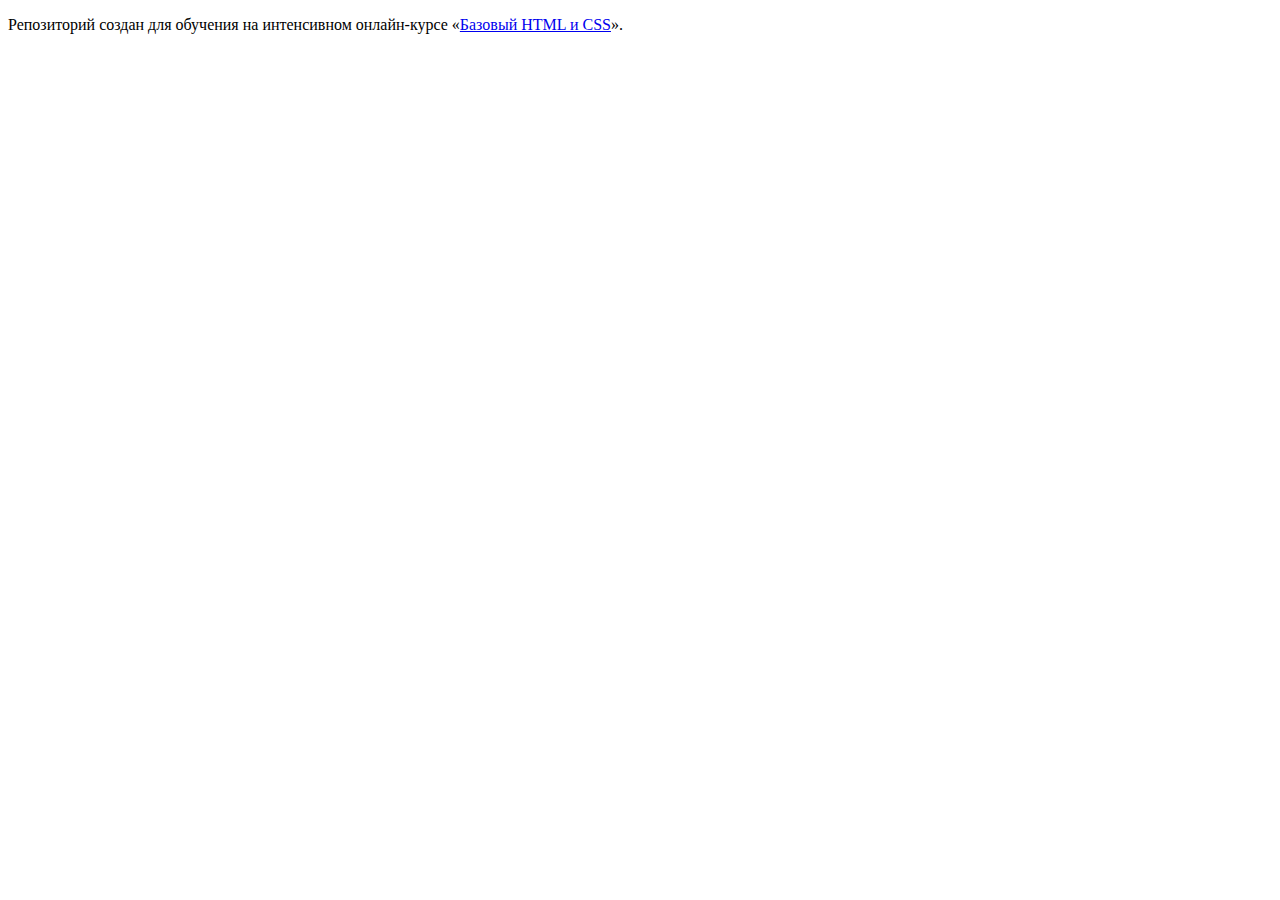
==== index.html @ 534a754d ":hatching_chick:" ====
<!DOCTYPE html>
<html lang="ru">
  <head>
    <meta charset="utf-8">
    <title>HTML Academy: Техномарт</title>
  </head>
  <body>

    <p>Репозиторий создан для обучения на интенсивном онлайн‑курсе «<a href="https://htmlacademy.ru/intensive/htmlcss">Базовый HTML и CSS</a>».</p>

  </body>
</html>
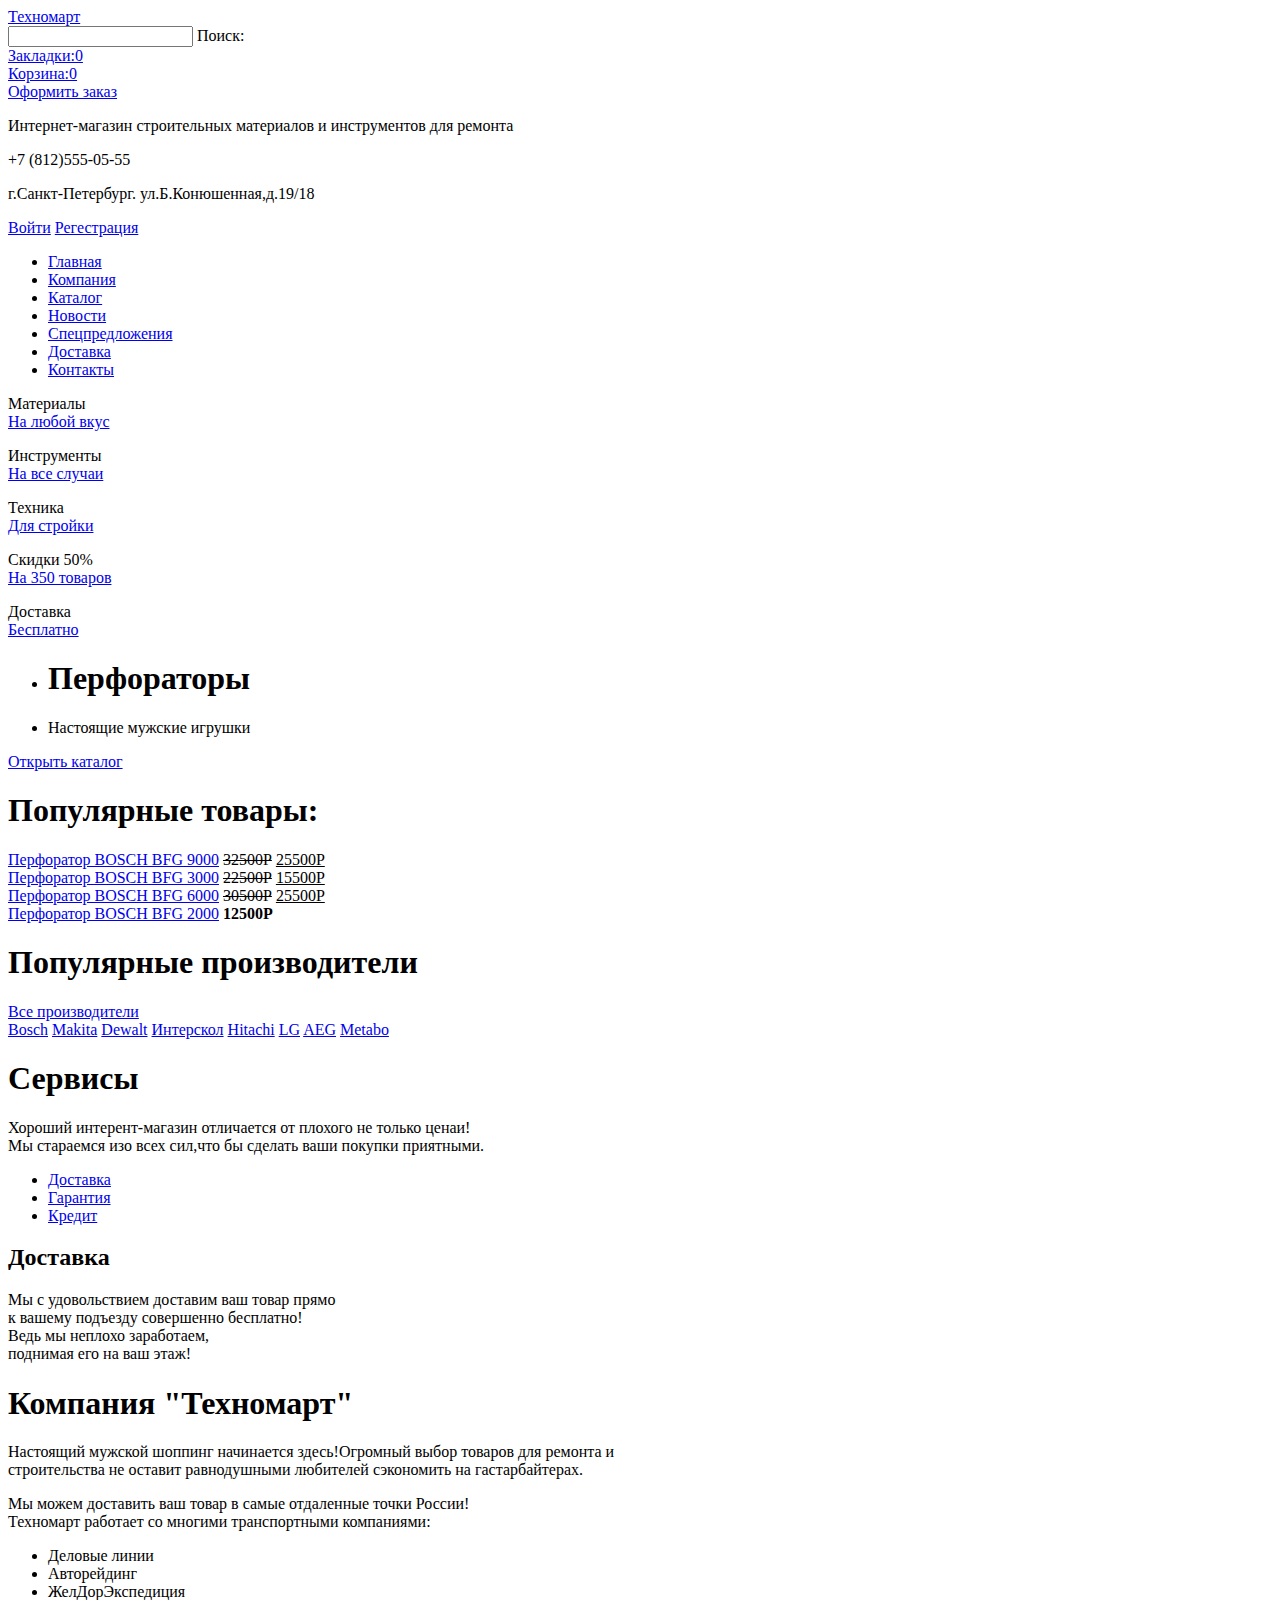
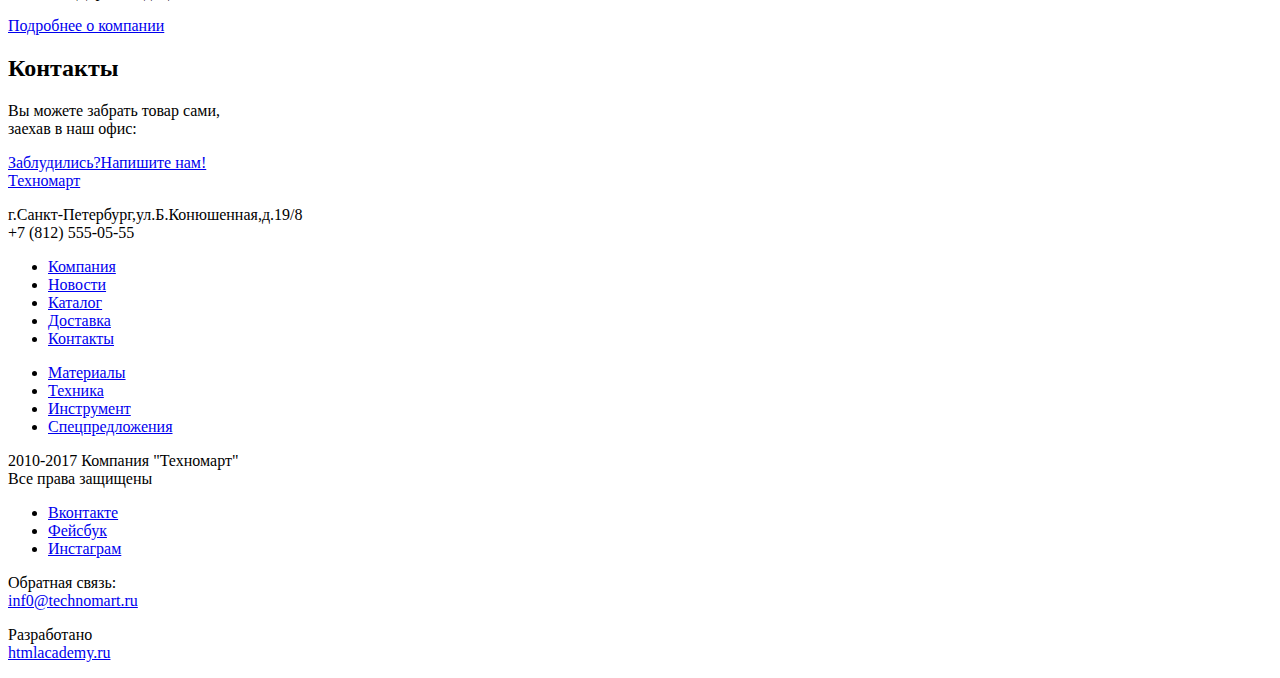
==== commit d97c90ef: "Еще разметка" ====
--- a/index.html
+++ b/index.html
@@ -5,8 +5,250 @@
     <title>HTML Academy: Техномарт</title>
   </head>
   <body>
-
-    <p>Репозиторий создан для обучения на интенсивном онлайн‑курсе «<a href="https://htmlacademy.ru/intensive/htmlcss">Базовый HTML и CSS</a>».</p>
-
+  	<header class="page-header">
+  		<div class="top-header">
+  		<a href="#" class="logo"></a>
+  		</div>
+  		<div class="conteiner">
+  		<div class="menu-top">
+  			<a href="#">Техномарт</a>
+  			<form class="menu-top-search" action="#">
+  				<input type="text" id="search-menu">
+  				<label for="search-menu">Поиск:</label>
+  			</form>
+  			<div class="menu-top-bookmarks">
+  				<a href="#">Закладки:0</a>
+  			</div>
+  			<div class="menu-top-basket">
+  				<a href="#">Корзина:0</a>
+  			</div>
+  			<div class="menu-top-order">
+  				<a href="#">Оформить заказ</a>
+  			</div>
+
+  		</div>
+
+  		</div>
+
+  		<div class="menu">
+  		<div class="conteiner">
+  		<div class="menu-middle">
+  			<p class="menu-middle-info">Интернет-магазин строительных материалов и инструментов для ремонта</p>
+  			<div class="menu-middle-info-contacts">
+  			<p class="menu-middle-contacts">+7 (812)555-05-55</p>
+  			<p class="menu-middle-adress">г.Санкт-Петербург. ул.Б.Конюшенная,д.19/18</p>
+  			<div class="menu-middle-acount">
+  			<a href="#" class="login">Войти</a>
+  			<a href="#" class="regestration">Регестрация</a>
+  				
+  			</div>
+  				</div>
+  		</div>
+  			</div>
+  				</div>
+  				<nav class="navigation-memu">
+  					<ul class="menu-lower">
+  						<li><a href="#">Главная</a></li>
+  						<li><a href="#">Компания</a></li>
+  						<li><a href="#">Каталог</a></li>
+  						<li><a href="#">Новости</a></li>
+  						<li><a href="#">Спецпредложения</a></li>
+  						<li><a href="#">Доставка</a></li>
+  						<li><a href="#">Контакты</a></li>
+
+  					</ul>
+  				</nav>
+  	</header>
+  	<main class="page-main">
+  		<div class="promo-info-item">
+  		<p>
+  			<span>Материалы</span><br>
+  			<a href="#" class="promo-info meterials-info">На любой вкус</a>
+  		</p>
+  		</div>
+  		<div class="promo-info-item">
+  			<p>
+  				<span>Инструменты</span><br>
+  				<a href="#" class="promo-info instruments-info">На все случаи</a>
+  			</p>
+  		</div>
+  		<div class="promo-info-item">
+  		<p>
+  			<span>Техника</span><br>
+  			<a href="#" class="promo-info Technika-info">Для стройки</a>
+  			</p>
+  		</div>
+  		<div class="promo-info-item">
+  		<p>
+  			<span>Скидки 50%</span><br>
+  			<a href="#" class="promo-info Sale-info">На 350 товаров</a>
+  			</p>
+  		</div>
+  		<div class="promo-info-item">
+  		<p>
+  			<span>Доставка</span><br>
+  			<a href="#" class="promo-info Dostavka-info">Бесплатно</a>
+  			</p>
+  		</div>
+  		<div class="info-slider">
+  		<ul class="promo-info-item">
+  			<li><h1>Перфораторы</h1></li>
+  			<li>Настоящие мужские игрушки</li>
+  		</ul>
+  		<a href="catalog.html" class="btn-catalog">Открыть каталог</a>
+  		</div>
+  		<section class="production">
+  		<div>
+  		<div class="section-header">
+  		<h1>Популярные товары:</h1>
+  			</div>
+  			<div class="section-main catalog-item">
+  				<a href="#">Перфоратор BOSCH BFG 9000</a>
+  				<del class="price-old">32500Р</del>
+  				<ins class="price">25500Р</ins>
+  			</div>
+  			<div class="section-main catalog-item">
+  				<a href="#">Перфоратор BOSCH BFG 3000</a>
+  				<del class="price-old">22500Р</del>
+  				<ins class="price">15500Р</ins>
+  			</div>
+  			<div class="section-main catalog-item">
+  				<a href="#">Перфоратор BOSCH BFG 6000</a>
+  				<del class="price-old">30500Р</del>
+  				<ins class="price">25500Р</ins>
+  			</div>
+  			<div class="section-main catalog-item">
+  				<a href="#">Перфоратор BOSCH BFG 2000</a>
+  				<b>12500Р</b>
+  			</div>
+  			</div>
+  		</section>
+  		<section class="manufactures">
+  			<div class="section-header section-header-manufactures">
+  				<h1>Популярные производители</h1>
+  				<a href="#" class="btn-manufactures">Все производители</a>
+  			</div>
+  			<div class="manufactures-list">
+  				<a href="#" class="manufactures">Bosch</a>
+  				<a href="#" class="manufactures">Makita</a>
+  				<a href="#" class="manufactures">Dewalt</a>
+  				<a href="#" class="manufactures">Интерскол</a>
+  				<a href="#" class="manufactures">Hitachi</a>
+  				<a href="#" class="manufactures">LG</a>
+  				<a href="#" class="manufactures">AEG</a>
+  				<a href="#" class="manufactures">Metabo</a>
+  			</div>
+  		</section>
+  		<section class="service">
+  			<div class="conteiner">
+  				<h1>Сервисы</h1>
+  				<p class="service-info">Хороший интерент-магазин отличается от плохого не только ценаи!<br>
+  				Мы стараемся изо всех сил,что бы сделать ваши покупки приятными.
+  				</p>
+  				<div class="service-slider">
+  					<ul>
+  						<li><a href="#">Доставка</a></li>
+  						<li><a href="#">Гарантия</a></li>
+  						<li><a href="#">Кредит</a></li>
+  					</ul>
+  					<div class="dilivery-info">
+  					<h2>Доставка</h2>
+  						<p>
+  							Мы с удовольствием доставим ваш товар прямо<br>
+  							к вашему подъезду совершенно бесплатно!<br>
+  							Ведь мы неплохо заработаем,<br>
+  							поднимая его на ваш этаж!
+  						</p>
+  					</div>
+  				</div>
+  			</div>
+  		</section>
+  		<div class="conteiner">
+  		<section class="company">
+  			<div class="company-info">
+  				<h1>Компания "Техномарт"</h1>
+  				<p>
+  					Настоящий мужской шоппинг начинается здесь!Огромный выбор товаров для ремонта и<br>
+  					строительства не оставит равнодушными любителей сэкономить на гастарбайтерах.
+  				</p>
+  				<p>
+  					Мы можем доставить ваш товар в самые отдаленные точки России!<br>
+  					Техномарт работает со многими транспортными компаниями:
+  				</p>
+  				<ul class="transport-company">
+  					<li>Деловые линии</li>
+  					<li>Авторейдинг</li>
+  					<li>ЖелДорЭкспедиция</li>
+  				</ul>
+  				<a href="#" class="btn-info">Подробнее о компании</a>
+  			</div>
+  			<div class="map contacts">
+  				<h2>Контакты</h2>
+  				<p>
+  					Вы можете забрать товар сами,<br>
+  					заехав в наш офис:
+  				</p>
+  				<a href="#" class="map"></a>
+  				<a href="#" class="btn-map">Заблудились?Напишите нам!</a>
+  			</div>
+
+
+  		</section>
+  			
+  		</div>
+  	</main>
+  	
+
+  	<footer class="main-footer">
+  		<div class="footer-upper">
+  			<div class="conteiner">
+  			<div class="contacts">
+  				<a href="#" class="logo">Техномарт</a>
+  				<p>
+  					г.Санкт-Петербург,ул.Б.Конюшенная,д.19/8<br>
+  					+7 (812) 555-05-55
+  				</p>
+  			</div>
+  			<div class="footer-menu breadcrumbs">
+  			<ul>
+  				<li><a href="#">Компания</a></li>
+  				<li><a href="#">Новости</a></li>
+  				<li><a href="#">Каталог</a></li>
+  				<li><a href="#">Доставка</a></li>
+  				<li><a href="#">Контакты</a></li>
+  				</ul>
+  				<ul>
+  				<li><a href="#">Материалы</a></li>
+  				<li><a href="#">Техника</a></li>
+  				<li><a href="#">Инструмент</a></li>
+  				<li><a href="#">Спецпредложения</a></li>
+  				</ul>	
+  			</div>	
+  				</div>
+  					</div>
+  					<div class="footer-lower">
+  						<div class="conteiner">
+  							<p class="coopyright-company">
+  								2010-2017 Компания "Техномарт"<br>
+  								Все права защищены
+  							</p>
+  							<div class="footer-social">
+  								<ul class="social">
+  									<li><a href="#">Вконтакте</a></li>
+  									<li><a href="#">Фейсбук</a></li>
+  									<li><a href="#">Инстаграм</a></li>
+  								</ul>
+  							</div>
+  							<p class="feedback">
+  								Обратная связь:<br>
+  								<a href="#" class="e-mail">inf0@technomart.ru</a>
+  							</p>
+  							<p>
+  								Разработано<br>
+  								<a href="#">htmlacademy.ru</a>
+  							</p>
+  						</div>
+  					</div>
+  	</footer>
   </body>
 </html>
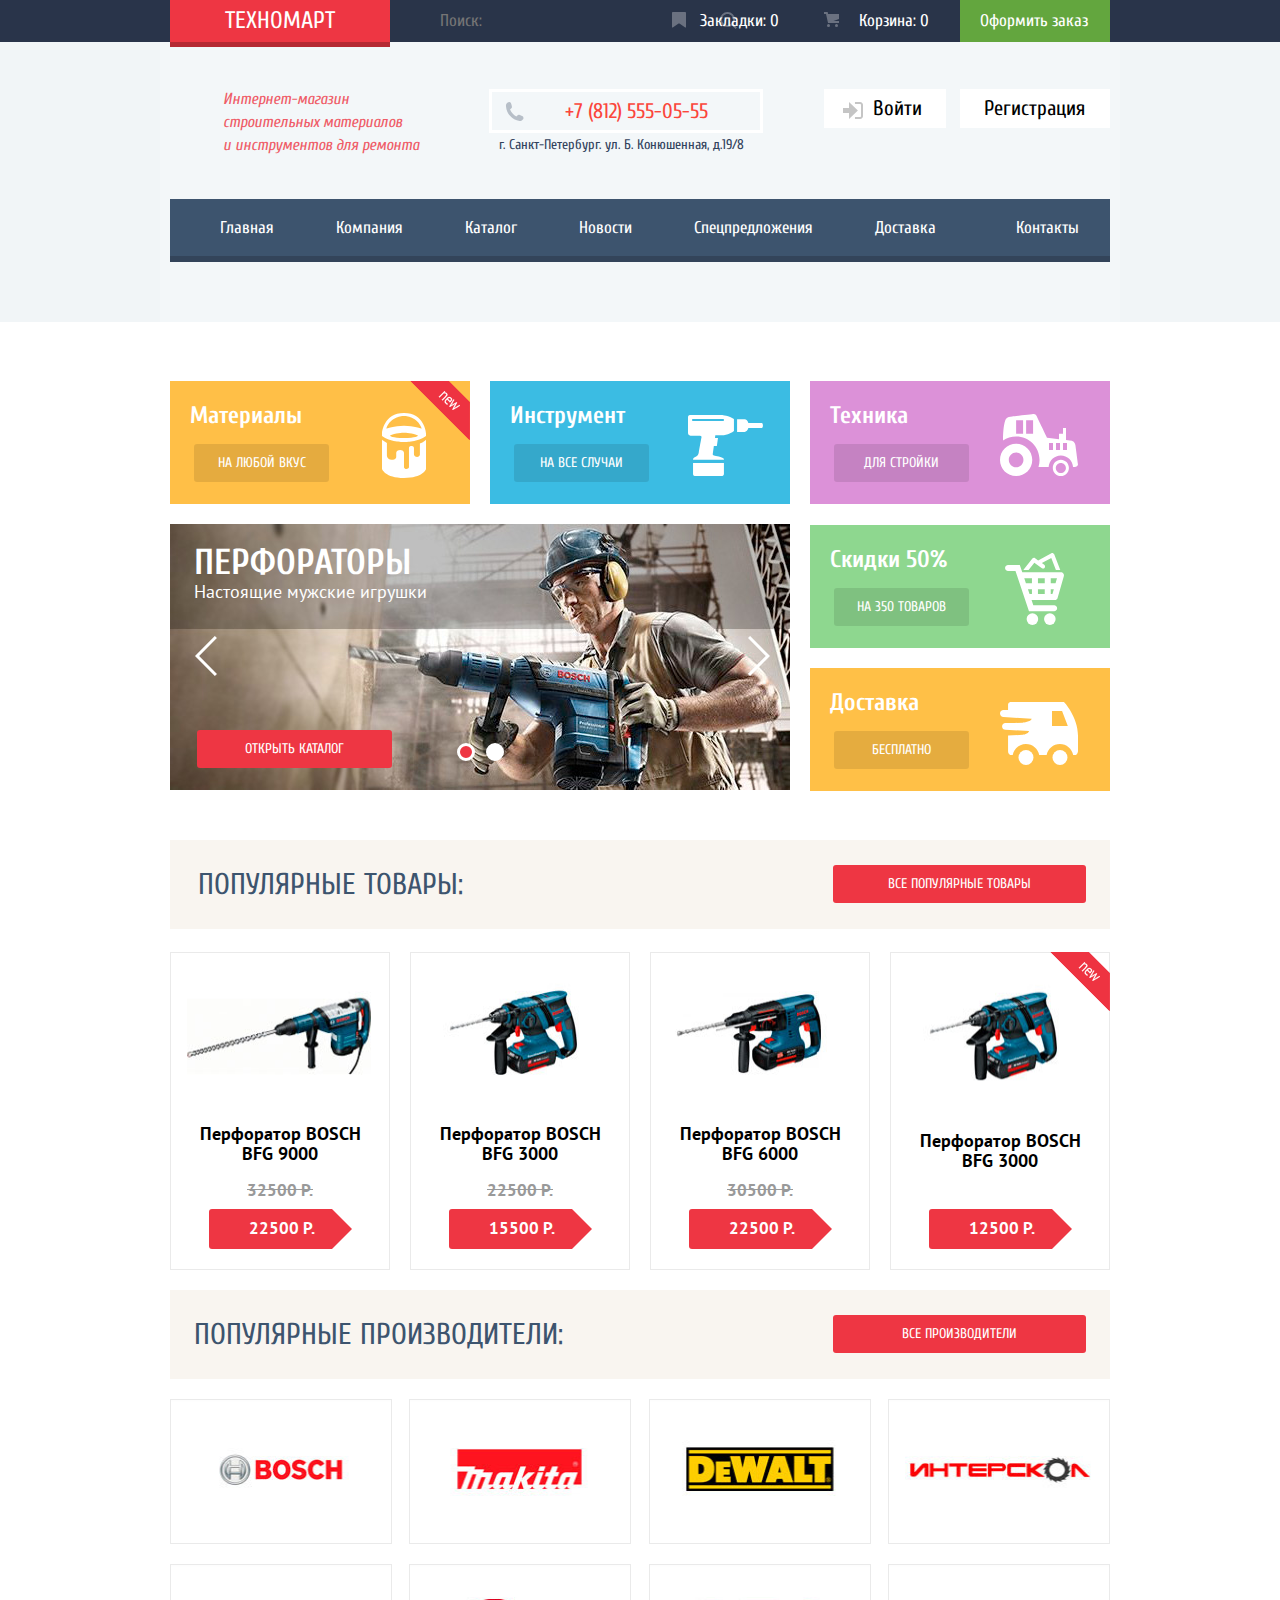
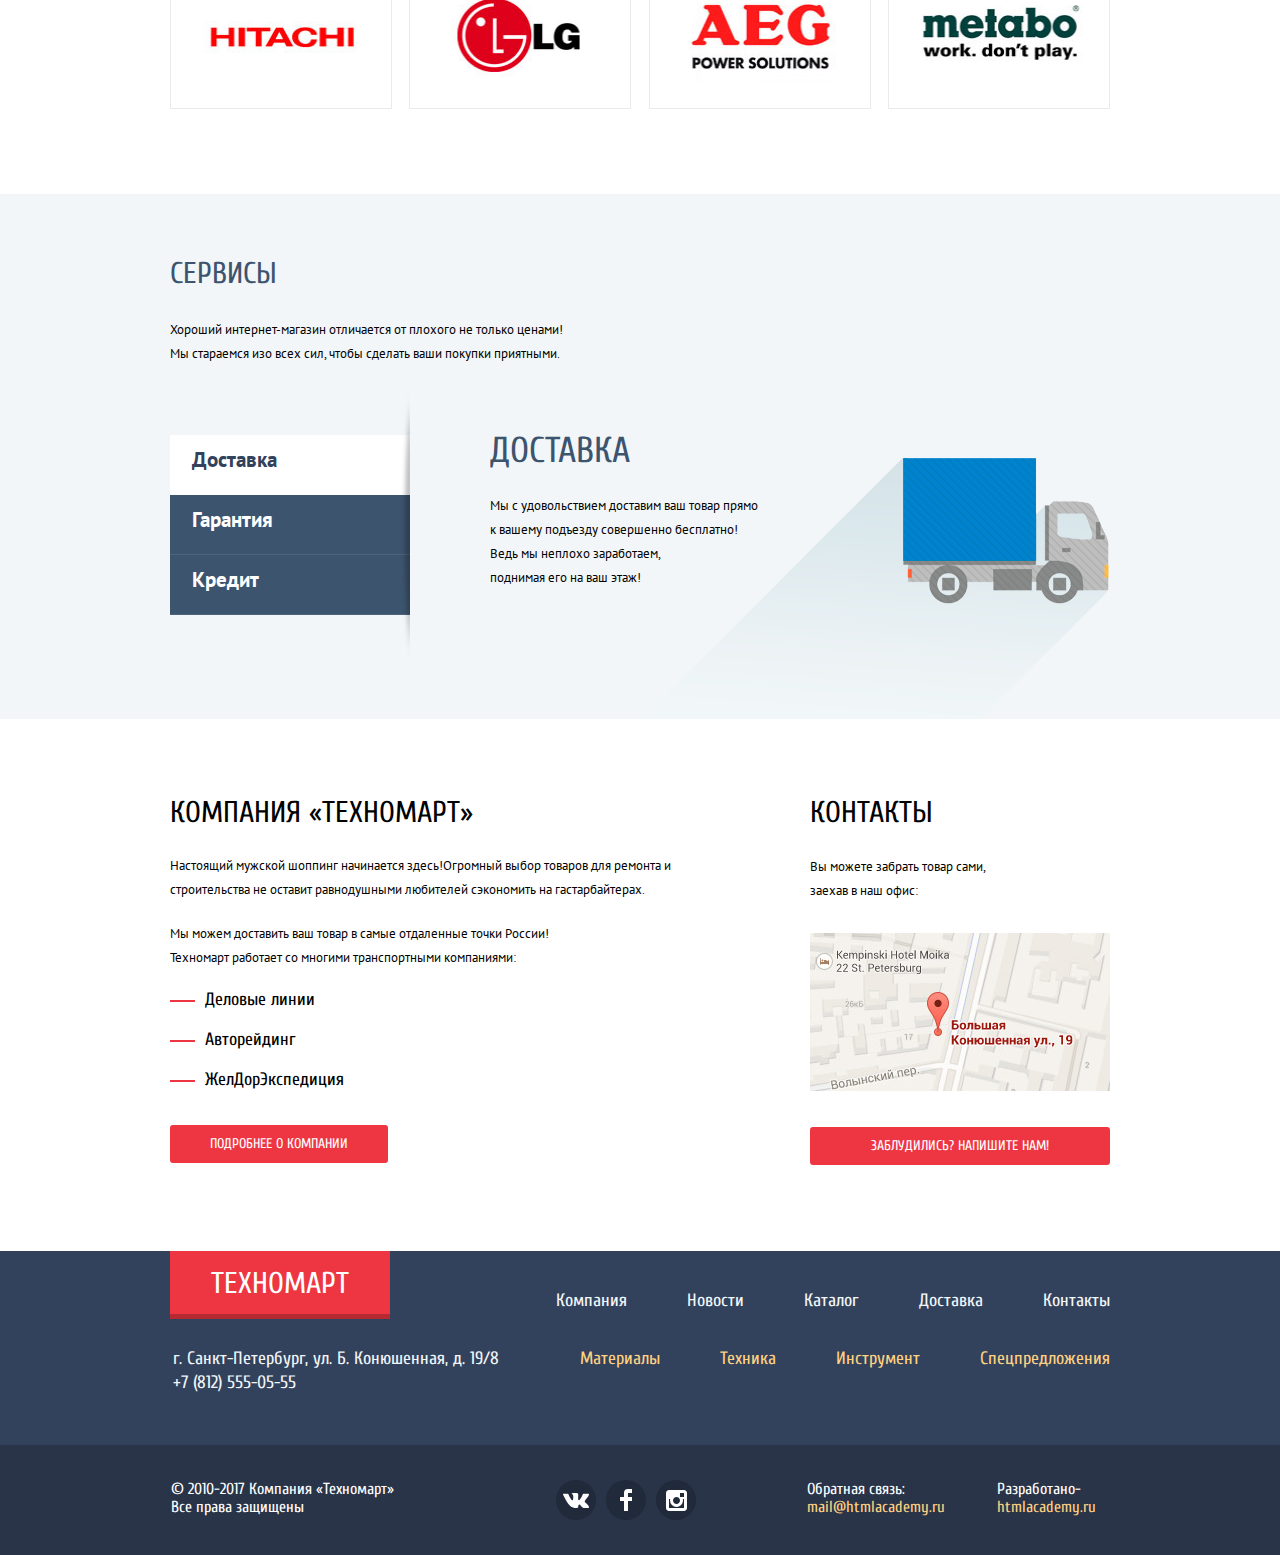
==== commit 8140b797: "Ласт комит" ====
--- a/index.html
+++ b/index.html
@@ -3,252 +3,471 @@
   <head>
     <meta charset="utf-8">
     <title>HTML Academy: Техномарт</title>
+     <link href="css/normalize.css" rel="stylesheet">
+    <link rel="stylesheet" href="css/style.css">
+     <link href="https://fonts.googleapis.com/css?family=Cuprum:400,400i,700,700i%7CPT+Sans+Narrow:400,700%7CPT+Sans:400,400i,700,700i&amp;subset=cyrillic" rel="stylesheet">
   </head>
   <body>
-  	<header class="page-header">
-  		<div class="top-header">
-  		<a href="#" class="logo"></a>
+  	<header class="main-header">
+    <div class="top-menu-info">
+        <div class="container">
+            <div class="top-panel">
+                <a class="logo">Техномарт<span class="logo-border"></span></a>
+                 <form class="top-panel-item top-panel-item-search" method="GET"  name="search">
+               <label class="menu-top-label">
+                        <span class="visually-hidden">Поиск:</span>
+                        <input class="menu-top-input" type="search" id="search" name="search" placeholder="Поиск: ">
+                        <svg class="top-panel-search-icon" xmlns="http://www.w3.org/2000/svg" width="17" height="17" viewBox="0 0 17 17"><path fill="#ffffff" d="M17 15.586l-3.542-3.542A7.465 7.465 0 0 0 15 7.5 7.5 7.5 0 1 0 7.5 15c1.71 0 3.282-.579 4.544-1.542L15.586 17 17 15.586zM2 7.5C2 4.467 4.467 2 7.5 2 10.532 2 13 4.467 13 7.5c0 3.032-2.468 5.5-5.5 5.5A5.506 5.506 0 0 1 2 7.5z"/>
+                        </svg>
+                    </label>
+                    </form>
+
+                <a class="menu-item menu-item-bookmark" href="#">Закладки: 0</a>
+                <a class="menu-item menu-item-cart" href="#">Корзина: 0</a>
+                <a class="menu-item menu-item-checkout" href="#">Оформить заказ</a>
+            </div>
+        </div>
+    </div>
+
+  		<div class="menu-navigation container">
+  		    <div class="menu-middle-panel">
+  			     <p class="menu-middle-info">Интернет-магазин<br>  строительных материалов<br>
+               и инструментов для ремонта</p>
+  			 <div class="menu-middle-info-contacts">
+      			<a href="tel:+78125550555" class="contact-phone">+7 (812) 555-05-55</a>   
+      			<span class="menu-middle-adress">г. Санкт-Петербург. ул. Б. Конюшенная, д.19/8</span>
+        </div>
+  			<div class="menu-middle-acount">
+        <ul class="user-navigation-glavnaya">
+        <li class="user-login">
+  			<a href="#" class="user-navigation-authorization login">Войти</a>
+        </li>
+        <li class="user-registration">
+  			<a href="#" class="user-navigation-authorization regestration">Регистрация</a>
+        </li>
+  				</ul>
+  			</div>
+     </div>  				
+   				 <nav class="navigation">
+                <ul class="navigation-items">
+                    <li class="navigation-item">
+                        <a class="navigation-breadcrumbs
+                        " href="index.html">Главная</a>
+                    </li>
+                    <li class="navigation-item">
+                        <a class="navigation-breadcrumbs
+                        " href="#">Компания</a>
+                    </li>
+                    <li class="navigation-item">
+                        <a class="navigation-breadcrumbs
+                        " href="catalog.html">Каталог</a>
+                    </li>
+                    <li class="navigation-item">
+                        <a class="navigation-breadcrumbs
+                        " href="#">Новости</a>
+                    </li>
+                    <li class="navigation-item">
+                        <a class="navigation-breadcrumbs
+                        " href="#">Спецпредложения</a>
+                    </li>
+                    <li class="navigation-item">
+                        <a class="navigation-breadcrumbs" href="#">Доставка</a>
+                    </li>
+                    <li class="navigation-item">
+                        <a class="navigation-breadcrumbs" href="#">Контакты</a>
+                    </li>
+                </ul>
+            </nav>
+           </div>
+  
+  	</header>
+     
+  	<main class="page-main">
+     <section class="promo-popular-item container">
+     <h2 class="visually-hidden">Наши услуги</h2>
+    <div class="promo-column-1">
+     <section class="slider">
+          <div class="slider__item">
+            <div class="slider__wrap">
+              <h3 class="slider__title">Перфораторы</h3>
+              <span class="slider__description">Настоящие мужские игрушки</span>
+            </div>
+            <img class="slider__image" src="img/offer-slider-perforator.jpg" width="620" height="266" alt="Перфораторы - настоящие мужские игрушки">
+          </div>
+          <div class="slider__item visually-hidden">
+            <div class="slider__wrap">
+              <h3 class="slider__title">Дрели</h3>
+              <span class="slider__description">Соседям на радость</span>
+            </div>
+            <img class="slider__image" src="img/offer-slider-drill.jpg" width="620" height="266" alt="Дрели - соседям на радость">
+          </div>
+
+          <div class="slider__control slider__control--radio">
+             <i class="slider__radio active"></i>
+             <i class="slider__radio"></i>
+          </div>
+          <span class="slider__control slider__control--left">Предыдущий</span>
+          <span class="slider__control slider__control--right">Следующий</span>
+          <a href="catalog.html" class="btn btn--uppercase slider__control slider__control--link">
+            Открыть каталог
+          </a>
+        </section>
+
+
+  		<div class="promo-info-item">
+  		<p class="item-gallery item-gallery-materials">
+  			<span class="title-info">Материалы</span><br>
+  			<a href="#" class="btn info-gallery-btn">На любой вкус</a>
+        <img class="gallery-new" src="img/label-new.png"  width="60" height="59" alt="Новинка">
+        </p>
   		</div>
-  		<div class="conteiner">
-  		<div class="menu-top">
-  			<a href="#">Техномарт</a>
-  			<form class="menu-top-search" action="#">
-  				<input type="text" id="search-menu">
-  				<label for="search-menu">Поиск:</label>
-  			</form>
-  			<div class="menu-top-bookmarks">
-  				<a href="#">Закладки:0</a>
+        
+  		<div class="promo-info-item">
+  			<p class="item-gallery item-gellery-tooling">
+  				<span class="title-info">Инструмент</span><br>
+  				<a href="#" class="btn info-gallery-btn">На все случаи</a>
+  			</p>
+  		</div> 
+       </div>
+
+
+
+     
+
+        <div class="promo-column-2">
+      <div class="promo-info-item">
+      <p class="item-gallery item-galery-techno">
+        <span class="title-info">Техника</span><br>
+        <a href="#" class="btn info-gallery-btn">Для стройки</a>
+        </p>
+      </div>
+      <div class="promo-info-item">
+      <p class="item-gallery item-galery-basket">
+        <span class="title-info">Скидки 50%</span><br>
+        <a href="#" class="btn info-gallery-btn">На 350 товаров</a>
+        </p>
+      </div>
+      <div class="promo-info-item">
+      <p class="item-gallery item-galery-car">
+        <span class="title-info">Доставка</span><br>
+        <a href="#" class="btn info-gallery-btn">Бесплатно</a>
+        </p>
+      </div>
+      </div>      
+      </section>
+      
+
+  		
+  		<section class="production container">
+  		<div class="section-header-popular">
+  		<h2 class="popular-price">Популярные товары:</h2>
+        <p class="headline-button">
+         <a class="btn button-headline" href="#">Все популярные товары</a>
+        </p>
   			</div>
-  			<div class="menu-top-basket">
-  				<a href="#">Корзина:0</a>
-  			</div>
-  			<div class="menu-top-order">
-  				<a href="#">Оформить заказ</a>
-  			</div>
-
-  		</div>
-
-  		</div>
-
-  		<div class="menu">
-  		<div class="conteiner">
-  		<div class="menu-middle">
-  			<p class="menu-middle-info">Интернет-магазин строительных материалов и инструментов для ремонта</p>
-  			<div class="menu-middle-info-contacts">
-  			<p class="menu-middle-contacts">+7 (812)555-05-55</p>
-  			<p class="menu-middle-adress">г.Санкт-Петербург. ул.Б.Конюшенная,д.19/18</p>
-  			<div class="menu-middle-acount">
-  			<a href="#" class="login">Войти</a>
-  			<a href="#" class="regestration">Регестрация</a>
-  				
-  			</div>
-  				</div>
-  		</div>
-  			</div>
-  				</div>
-  				<nav class="navigation-memu">
-  					<ul class="menu-lower">
-  						<li><a href="#">Главная</a></li>
-  						<li><a href="#">Компания</a></li>
-  						<li><a href="#">Каталог</a></li>
-  						<li><a href="#">Новости</a></li>
-  						<li><a href="#">Спецпредложения</a></li>
-  						<li><a href="#">Доставка</a></li>
-  						<li><a href="#">Контакты</a></li>
-
-  					</ul>
-  				</nav>
-  	</header>
-  	<main class="page-main">
-  		<div class="promo-info-item">
-  		<p>
-  			<span>Материалы</span><br>
-  			<a href="#" class="promo-info meterials-info">На любой вкус</a>
-  		</p>
-  		</div>
-  		<div class="promo-info-item">
-  			<p>
-  				<span>Инструменты</span><br>
-  				<a href="#" class="promo-info instruments-info">На все случаи</a>
-  			</p>
-  		</div>
-  		<div class="promo-info-item">
-  		<p>
-  			<span>Техника</span><br>
-  			<a href="#" class="promo-info Technika-info">Для стройки</a>
-  			</p>
-  		</div>
-  		<div class="promo-info-item">
-  		<p>
-  			<span>Скидки 50%</span><br>
-  			<a href="#" class="promo-info Sale-info">На 350 товаров</a>
-  			</p>
-  		</div>
-  		<div class="promo-info-item">
-  		<p>
-  			<span>Доставка</span><br>
-  			<a href="#" class="promo-info Dostavka-info">Бесплатно</a>
-  			</p>
-  		</div>
-  		<div class="info-slider">
-  		<ul class="promo-info-item">
-  			<li><h1>Перфораторы</h1></li>
-  			<li>Настоящие мужские игрушки</li>
-  		</ul>
-  		<a href="catalog.html" class="btn-catalog">Открыть каталог</a>
-  		</div>
-  		<section class="production">
-  		<div>
-  		<div class="section-header">
-  		<h1>Популярные товары:</h1>
-  			</div>
-  			<div class="section-main catalog-item">
-  				<a href="#">Перфоратор BOSCH BFG 9000</a>
-  				<del class="price-old">32500Р</del>
-  				<ins class="price">25500Р</ins>
-  			</div>
-  			<div class="section-main catalog-item">
-  				<a href="#">Перфоратор BOSCH BFG 3000</a>
-  				<del class="price-old">22500Р</del>
-  				<ins class="price">15500Р</ins>
-  			</div>
-  			<div class="section-main catalog-item">
-  				<a href="#">Перфоратор BOSCH BFG 6000</a>
-  				<del class="price-old">30500Р</del>
-  				<ins class="price">25500Р</ins>
-  			</div>
-  			<div class="section-main catalog-item">
-  				<a href="#">Перфоратор BOSCH BFG 2000</a>
-  				<b>12500Р</b>
-  			</div>
-  			</div>
+        <ul class="catalog-item-container">
+              <li class="price-item-catalog">
+               <img class="item-catalog-image" src="img/catalog-item-bfg-9000.jpg" width="218" height="132" alt="Перфоратор BOSCH BFG 9000">
+            <ul class="item-catalog-actions">
+              <li class="item-catalog-action">
+                <button class="btn btn-buy" type="button">Купить</button>
+              </li>
+                <li  class="item-catalog-action">
+                  <button class="btn btn-bookmark">В закладки</button>
+                </li>
+         </ul>       
+              <p class="price-item-title">Перфоратор BOSCH BFG 9000</p>
+              <p class="item-price-old">32500 Р.</p>
+              <p class="item-price">
+              <a class="btn btn-price" href="#">22500 Р.</a>
+              </p>
+             </li>  
+
+             <li class="price-item-catalog">
+             <img class="item-catalog-image" src="img/catalog-item-bfg-3000.jpg" width="218" height="132" alt="Перфоратор BOSCH BFG 3000">
+             <ul class="item-catalog-actions">
+               <li class="item-catalog-action">
+               <button class="btn btn-buy" type="button">Купить</button>
+              </li>
+               <li  class="item-catalog-action">
+                 <button class="btn btn-bookmark">В закладки</button>
+              </li>
+               </ul>
+               <p class="price-item-title">Перфоратор BOSCH BFG 3000</p>
+               <p class="item-price-old">22500 Р.</p>
+                <p class="item-price">
+                <a class="btn btn-price" href="#">15500 Р.</a>
+                </p>
+                 </li>
+
+                 <li class="price-item-catalog">
+                  <img class="item-catalog-image" src="img/catalog-item-bfg-6000.jpg" width="218" height="132" alt="Перфоратор BOSCH BFG 6000">
+                  <ul class="item-catalog-actions">
+                   <li class="item-catalog-action">
+                    <button class="btn btn-buy" type="button">Купить</button>
+                   </li>
+                   <li  class="item-catalog-action">
+                    <button class="btn btn-bookmark">В закладки</button>
+                  </li>
+                    </ul>
+                    <p class="price-item-title">Перфоратор BOSCH BFG 6000</p>
+                    <p class="item-price-old"> 30500 Р.</p>
+                    <p class="item-price">
+                    <a class="btn btn-price" href="#">22500 Р.</a>
+                    </p>
+                    </li>
+
+                     <li class="price-item-catalog">
+                     <img class="item-catalog-image" src="img/catalog-item-bfg-3000.jpg" width="218" height="132" alt="Перфоратор BOSCH BFG 3000">
+                     <ul class="item-catalog-actions">
+                     <li class="item-catalog-action">
+                      <button class="btn btn-buy" type="button">Купить</button>
+                    </li>
+                    <li  class="item-catalog-action">
+                      <button class="btn btn-bookmark">В закладки</button>
+                    </li>
+                </ul>
+                  <p class="price-item-title">Перфоратор BOSCH BFG 3000</p>
+                  <p class="item-price- visually-hidden"></p>
+                  <p class="item-price">
+                  <a class="btn btn-price" href="#">12500 Р.</a>
+                  </p>
+                   <img class="item-new" src="img/label-new.png" width="60" height="59" alt="Новинка">
+             </li>
+             </ul>
   		</section>
-  		<section class="manufactures">
-  			<div class="section-header section-header-manufactures">
-  				<h1>Популярные производители</h1>
-  				<a href="#" class="btn-manufactures">Все производители</a>
-  			</div>
-  			<div class="manufactures-list">
-  				<a href="#" class="manufactures">Bosch</a>
-  				<a href="#" class="manufactures">Makita</a>
-  				<a href="#" class="manufactures">Dewalt</a>
-  				<a href="#" class="manufactures">Интерскол</a>
-  				<a href="#" class="manufactures">Hitachi</a>
-  				<a href="#" class="manufactures">LG</a>
-  				<a href="#" class="manufactures">AEG</a>
-  				<a href="#" class="manufactures">Metabo</a>
-  			</div>
-  		</section>
-  		<section class="service">
-  			<div class="conteiner">
-  				<h1>Сервисы</h1>
-  				<p class="service-info">Хороший интерент-магазин отличается от плохого не только ценаи!<br>
-  				Мы стараемся изо всех сил,что бы сделать ваши покупки приятными.
-  				</p>
-  				<div class="service-slider">
-  					<ul>
-  						<li><a href="#">Доставка</a></li>
-  						<li><a href="#">Гарантия</a></li>
-  						<li><a href="#">Кредит</a></li>
-  					</ul>
-  					<div class="dilivery-info">
-  					<h2>Доставка</h2>
-  						<p>
-  							Мы с удовольствием доставим ваш товар прямо<br>
-  							к вашему подъезду совершенно бесплатно!<br>
-  							Ведь мы неплохо заработаем,<br>
-  							поднимая его на ваш этаж!
-  						</p>
-  					</div>
-  				</div>
-  			</div>
-  		</section>
-  		<div class="conteiner">
-  		<section class="company">
-  			<div class="company-info">
-  				<h1>Компания "Техномарт"</h1>
-  				<p>
+       <section class="manufacturers container">
+        <div class="section-header  section-header-manufacturers  clearfix">
+          <h1 class="header-manufactures">Популярные производители:</h1>
+          <p class="manufacture-btn">
+          <a class="btn  btn-manufacturers" href="catalog.html">Все производители</a>
+          </p>
+        </div>
+  		<div class="manufactures-list">
+        <ul class="manufacture-lists">
+        <li class="manufacture">
+          <a href="#" class="manufactures-link"><img class="manufacture-image" src="img/brands-logo-1.jpg" alt="BOSCH" width="220" height="143"></a>
+          </li>
+          <li class="manufacture">
+          <a href="#" class="manufactures-link"><img class="manufacture-image" src="img/brands-logo-2.jpg"
+          alt="makita" width="220" height="143"></a>
+          </li>
+          <li class="manufacture">
+          <a href="#" class="manufactures-link"><img class="manufacture-image" src="img/brands-logo-3.jpg"
+          alt="DeWalt" width="220" height="143"></a>
+          </li>
+          <li class="manufacture">
+          <a href="#" class="manufactures-link"><img class="manufacture-image" src="img/brands-logo-4.jpg"
+          alt="Интерскол" width="220" height="143"></a>
+          </li>
+          <li class="manufacture">
+          <a href="#" class="manufactures-link"><img class="manufacture-image" src="img/brands-logo-5.jpg"
+          alt="HITACHI" width="220" height="143"></a>
+          </li>
+          <li class="manufacture">
+          <a href="#" class="manufactures-link"><img class="manufacture-image" src="img/brands-logo-6.jpg"
+          alt="LG" width="220" height="143"></a>
+          </li>
+          <li class="manufacture">
+          <a href="#" class="manufactures-link"><img class="manufacture-image" src="img/brands-logo-7.jpg"
+          alt="AEG" width="220" height="143"></a>
+          </li>
+          <li class="manufacture">
+          <a href="#" class="manufactures-link"><img class="manufacture-image" src="img/brands-logo-8.jpg"
+          alt="metabo" width="220" height="143"></a>
+          </li>
+          </ul>
+        </div>
+        </section>
+        
+  		<section class="services">
+        <div class="container">
+            <header class="services-header">
+                <h2 class="services-title">Сервисы</h2>
+                <p class="services-description">Хороший интернет-магазин отличается от плохого не только ценами!
+                Мы стараемся изо всех сил, чтобы сделать ваши покупки приятными.</p>
+            </header>
+      <div class="toogle">
+          <input class="toogle-radio-delivery visually-hidden" type="radio" name="switcher" id="delivery" checked>
+          <input class="toogle-radio-warranty visually-hidden" type="radio" name="switcher" id="warranty">
+          <input class="toogle-radio-credit visually-hidden" type="radio" name="switcher" id="credit">
+          <div class="toogle-tabs">
+           <label class="toogle-tab toogle-tab-delivery" for="delivery">Доставка</label>
+           <label class="toogle-tab toogle-tab-warranty" for="warranty">Гарантия</label>
+           <label class="toogle-tab toogle-tab-credit" for="credit">Кредит</label>
+                </div>
+             <div class="toogle-options">
+             <div class="toogle-option toogle-option-delivery">
+           <h3 class="toogle-title">Доставка</h3>
+              <p class="toogle-description">Мы с удовольствием доставим ваш товар прямо<br>
+               к вашему подъезду совершенно бесплатно!
+              Ведь мы неплохо заработаем,<br>
+               поднимая его на ваш этаж!
+               </p>
+             </div>
+           <div class="toogle-option toogle-option-warranty">
+            <h3 class="toogle-title">Гарантия</h3>
+           <p class="toogle-description toogle-description-warranty">Если купленный у нас товар поломается или <br> заискрит,
+           а также в случае пожара,<br> спровоцированного его вогаранием,
+           вы всегда<br> можете быть уверены в нашей гарантии. Мы<br> обменяем сгоревший товар на новый.
+           Дом уж<br> восстановите как нибудь сами.
+           </p>
+         </div>
+             <div class="toogle-option toogle-option-credit">
+             <h3 class="toogle-title">Кредит</h3>
+             <p class="toogle-description toogle-description-credit">Залезть в долговую яму стало проще!<br>
+             Кредитные консультанты придут вам на помощь.
+             </p>
+            <p class="toogle-btn">
+            <a class="btn" href="#">Отправить заявку</a>
+           </p>
+                    </div>
+                </div>
+            </div>
+        </div>
+    </section>
+    <div class="all-information-company">
+  		<div class="container">
+      <div class="cmpany-content">
+      <div class="company-row">
+  		<section class="company-column-company">
+  				<h2 class="company-info-header">Компания &laquo;Техномарт&raquo;</h2>
+  				<p class="company-title">
   					Настоящий мужской шоппинг начинается здесь!Огромный выбор товаров для ремонта и<br>
   					строительства не оставит равнодушными любителей сэкономить на гастарбайтерах.
   				</p>
-  				<p>
+  				<p class="company-title company-title-two">
   					Мы можем доставить ваш товар в самые отдаленные точки России!<br>
   					Техномарт работает со многими транспортными компаниями:
   				</p>
   				<ul class="transport-company">
-  					<li>Деловые линии</li>
-  					<li>Авторейдинг</li>
-  					<li>ЖелДорЭкспедиция</li>
+  					<li class="company-partner">Деловые линии</li>
+  					<li class="company-partner">Авторейдинг</li>
+  					<li class="company-partner">ЖелДорЭкспедиция</li>
   				</ul>
-  				<a href="#" class="btn-info">Подробнее о компании</a>
-  			</div>
-  			<div class="map contacts">
-  				<h2>Контакты</h2>
-  				<p>
+          <div class="more-info-company">
+            <a class="btn btn-company" href="">Подробнее о компании</a>
+            </div>
+          </section>
+  			<section class="company-column-contacts">
+  				<h2 class="contacts-header">Контакты</h2>
+  				<p class="contacts-title">
   					Вы можете забрать товар сами,<br>
   					заехав в наш офис:
   				</p>
-  				<a href="#" class="map"></a>
-  				<a href="#" class="btn-map">Заблудились?Напишите нам!</a>
+          <a class="map-btn" id="map-btn" href="#">
+            <img class="map-office" src="img/map.jpg" width="300" height="158" alt="Map-office">
+          </a>
+
+           <div class="company-column-contacts">
+             <a class="btn button-full-width" id="write-button" href="#">Заблудились? Напишите нам!</a>
+             </div>    
+          </section>
+          </div>
+  				
   			</div>
-
-
-  		</section>
+        </div>
+        </div>
+
   			
-  		</div>
   	</main>
   	
 
   	<footer class="main-footer">
-  		<div class="footer-upper">
-  			<div class="conteiner">
-  			<div class="contacts">
-  				<a href="#" class="logo">Техномарт</a>
-  				<p>
-  					г.Санкт-Петербург,ул.Б.Конюшенная,д.19/8<br>
-  					+7 (812) 555-05-55
-  				</p>
-  			</div>
-  			<div class="footer-menu breadcrumbs">
-  			<ul>
-  				<li><a href="#">Компания</a></li>
-  				<li><a href="#">Новости</a></li>
-  				<li><a href="#">Каталог</a></li>
-  				<li><a href="#">Доставка</a></li>
-  				<li><a href="#">Контакты</a></li>
-  				</ul>
-  				<ul>
-  				<li><a href="#">Материалы</a></li>
-  				<li><a href="#">Техника</a></li>
-  				<li><a href="#">Инструмент</a></li>
-  				<li><a href="#">Спецпредложения</a></li>
-  				</ul>	
-  			</div>	
-  				</div>
-  					</div>
-  					<div class="footer-lower">
-  						<div class="conteiner">
-  							<p class="coopyright-company">
-  								2010-2017 Компания "Техномарт"<br>
-  								Все права защищены
-  							</p>
-  							<div class="footer-social">
-  								<ul class="social">
-  									<li><a href="#">Вконтакте</a></li>
-  									<li><a href="#">Фейсбук</a></li>
-  									<li><a href="#">Инстаграм</a></li>
-  								</ul>
-  							</div>
-  							<p class="feedback">
-  								Обратная связь:<br>
-  								<a href="#" class="e-mail">inf0@technomart.ru</a>
-  							</p>
-  							<p>
-  								Разработано<br>
-  								<a href="#">htmlacademy.ru</a>
-  							</p>
-  						</div>
-  					</div>
-  	</footer>
-  </body>
-</html>
+    <div class="footer-one">
+        <div class="container">
+           <div class="footer-top">
+          <a class="logo logo-large">Техномарт<span class="logo-border"></span></a>
+
+            <div class="footer-top-company">
+           <ul class="company-panel">
+            <li class="company-panel-item">
+                    <a class="company-panel" href="#">Компания</a>
+            </li>
+               <li class="company-panel-item">
+                 <a class="company-panel" href="#">Новости</a>
+               </li>
+              <li class="company-panel-item">
+              <a class="company-panel" href="#">Каталог</a>
+             </li>
+              <li class="company-panel-item">
+               <a class="company-panel" href="#">Доставка
+               </a>
+               </li>
+                <li class="company-panel-item">
+                   <a class="company-panel" href="#">Контакты</a>
+                  </li>
+                    </ul>
+                </div>
+            </div>
+
+          <div class="footer-middle">
+              <div class="footer-middle-tel-adres">
+                <p class="footer-middle-adres">г. Санкт-Петербург, ул. Б. Конюшенная, д. 19/8</p>
+                <p class="footer-middle-tel">+7 (812) 555-05-55</p>
+                </div>
+
+       <div class="footer-middle-panel">
+          <ul class="company-panel">
+             <li class="company-panel-item">
+               <a class="company-panel company-panel-company-color" href="#">Материалы</a>
+             </li>
+             <li class="company-panel-item">
+              <a class="company-panel company-panel-company-color" href="#">Техника</a>
+             </li>
+            <li class="company-panel-item">
+              <a class="company-panel company-panel-company-color" href="#">Инструмент</a>
+             </li>
+             <li class="company-panel-item">
+               <a class="company-panel company-panel-company-color" href="#">Спецпредложения</a>
+             </li>
+             </ul>
+                </div>
+            </div>
+        </div>
+    </div>
+
+  <div class="footer-two">
+     <div class="container">
+         <div class="footer-bottom">
+           <p class="footer-bottom-copyright">© 2010-2017 Компания «Техномарт»<br>
+               Все права защищены</p>
+
+           <div class="footer-bottom-social">
+             <ul class="social">
+             <li class="social-item">
+                <a class="social-button" href="#">
+                 <img class="social-button-icon" src="img/icon-vk.svg" width="26" height="15" alt="Вконтакте">
+                </a>
+              </li>
+         <li class="social-item">
+          <a class="social-button" href="#">
+            <img class="social-button-icon" src="img/icon-fb.svg" width="12" height="22" alt="Facebook">
+         </a>
+              </li>
+          <li class="social-item">
+           <a class="social-button" href="#">
+         <img class="social-button-icon" src="img/icon-insta.svg" width="21" height="21" alt="Instagram">
+            </a>
+             </li>
+          </ul>
+                </div>
+
+                <div class="footer-bottom-email-studio">
+                    <p class="footer-bottom-email">Обратная связь:<br>
+                        <a class="link-mail" href="mailto:mail@htmlacademy.ru">mail@htmlacademy.ru</a>
+                    </p>
+                    <p class="footer-bottom-web-studio">Разработано-<br>
+                        <a class="link-mail" href="https://htmlacademy.ru">htmlacademy.ru</a>
+                    </p>
+                </div>
+            </div>
+        </div>
+    </div>
+</footer>
+<script type="text/javascript" src="js/script.js" >
+  
+</script>
+
+ </body>
+</html>--- a/css/style.css
+++ b/css/style.css
@@ -0,0 +1,2397 @@
+body {
+
+    margin: 0;
+    padding: 0;
+    min-width: 940px;
+
+    font-family: "PT Sans", "Cuprum", "Arial", sans-serif;
+    font-size: 13px;
+    line-height: 24px;
+    font-weight: normal;   
+    color: #000000;
+}
+
+.visually-hidden{
+    position: absolute;
+    overflow: hidden;
+    clip: rect(0 0 0 0);
+    height: 1px;
+    width: 1px;
+    margin: -1px;
+    padding: 0;
+    border: 0;
+}
+
+.container{
+    width: 940px;
+    margin:  0 auto;
+    padding: 0 10px;
+}
+
+.top-menu-info{
+    background-color: #29344a;
+}
+
+.menu-navigation{
+    padding-top: 30px;
+    padding-bottom: 60px;
+    background-color: #f3f7f9;
+}
+
+.btn{
+    display: inline-block;
+    vertical-align: top;
+    box-sizing: border-box;
+    min-height: 38px;
+    min-width: 150px;
+    margin: 0 auto;
+    padding: 10px 5px;
+
+    position: relative;
+
+    background-color: #ee3643;
+    color: #ffffff;
+    outline: none;
+    border: none;
+    border-radius: 3px;
+
+    font-family: "Cuprum", "Arial", sans-serif;
+    text-align: center;
+    font-size: 14px;
+    line-height: 18px;
+    text-decoration: none;
+    text-transform: uppercase;
+
+}
+
+.btn:hover{
+    cursor: pointer;
+    background-color: #ca2c37;
+}
+
+.btn:active{
+    background-color: #ba2732;
+}
+
+/*Текстовые стили заголовков*/
+.catalog-header {
+    font-size: 30px;
+    line-height: 30px; 
+    color:#32425c;
+}
+
+
+.info-header{
+    text-transform: uppercase;
+    color: #000;
+    background: #f2f6f8;
+    font-size: 30px;
+    font-family: "Cuprum","Arial",sans-serif;
+}
+
+.slider-info{
+    font-size: 36px;
+    line-height: 30px;
+    color: #ffffff;
+}
+
+.popular-manufacturers{
+    font-size: 30px;
+    line-height: 30px;
+    color: #32425c;
+}
+
+.dilivery-header{
+    text-transform: uppercase;
+    color: #32425c;
+    font-size: 36px;
+    font-family: "Cuprum","Arial",sans-serif;
+    font-weight: 400;
+    font-style: normal;
+    line-height: 24px;
+}
+
+.contacts-header{
+    font-size:30px;
+    line-height: 24px;
+    color: #000000;
+    text-transform: uppercase;
+}
+
+.company-info-header{
+    font-size:30px;
+    line-height: 24px;
+    color: #000000;
+    text-transform: uppercase;
+}
+
+.header-paragraph{
+    font-size:30px;
+    line-height: 24px;
+    color: #000000;
+
+    margin: 0;
+    margin-bottom: 28px;
+    padding: 0;
+    font-size: 30px;
+    line-height: 24px;
+    font-weight: normal;
+    text-transform: uppercase;
+    font-weight: 400;
+
+    font-family: "Cuprum","Arial",sans-serif;
+
+}
+
+.popular-price{
+    font-size: 30px;
+    line-height: 30px;
+    color: #32425c;
+}
+
+h3 {
+    font-size: 18px;
+    line-height: 30px;
+    color: #000000;
+}
+
+
+
+/*Стилизация главных*/
+
+.main-header {
+  min-width: 940px;
+  min-height: 320px;
+  font-size: 17px;
+  font-family: 'Cuprum';
+  background-color: #f1f5f7;
+}
+.top-header{
+    background-color: #293449;
+    font-size: 0px;
+}
+
+a{
+    text-decoration:none ;
+}
+
+
+
+.top-panel{ 
+display: flex; 
+flex-direction:row; 
+align-items: stretch; 
+max-height: 42px; 
+background-color:#293449; 
+} 
+
+
+.menu-item{ 
+display: flex; 
+flex-direction: row; 
+align-items: center; 
+position: relative; 
+padding-left: 50px; 
+padding-right: 30px; 
+max-height: 42px; 
+white-space: nowrap; 
+color: #ffffff; 
+text-decoration: none; 
+} 
+
+
+.menu-item:hover{ 
+background-color: #212a3a; 
+} 
+
+.menu-item:active{ 
+background-color: #161d29; 
+} 
+
+.menu-item::before{ 
+opacity: 0.3; 
+} 
+
+.menu-item:hover::before{ 
+opacity: 1; 
+} 
+
+.menu-item:active::before{ 
+opacity: 0.5; 
+} 
+
+/*Меню текс поиска*/ 
+.top-panel-item-search{ 
+padding-left: 0; 
+padding-right: 0; 
+flex-grow: 1; 
+} 
+
+.top-panel-search-icon {
+    position: absolute;
+    top: 12px;
+    left: 720px;
+    width: 17px;
+    height: 17px;
+    opacity: 0.3;
+}
+.top-panel-item-search:hover .top-panel-search-icon {
+    opacity: 0.5;
+}
+
+.menu-top-input:active ~ .top-panel-search-icon path {
+    fill: #ee3643;
+}
+
+.menu-top-label{
+    width: 100%;
+}
+
+.menu-top-input { 
+height: 42px; 
+padding-left: 50px; 
+padding-bottom: 2px;
+border: 0; 
+font-family: "Cuprum", "Arial", sans-serif; 
+font-size: 17px; 
+width: 100%; 
+background-color: transparent; 
+}
+
+.menu-top-input:focus{
+outline:none;
+background-color:#fff;
+color:#000;
+}
+
+
+.menu-item-bookmark{
+    
+    padding-right: 35px;
+    font-size: 17px;
+    font-weight: 400;
+    font-style: normal;
+    font-family: "Cuprum","Arial",sans-serif;
+    text-decoration: none;
+}
+
+.menu-item-bookmark::before{
+    content: "";
+    position: absolute;
+    top: 12px;
+    left: 22px;
+    width: 14px;
+    height: 16px;
+    background: url("../img/icon-bookmark.svg") no-repeat;
+}
+
+.menu-item-cart{
+    padding-left: 45px;
+    padding-right: 31px;
+    font-size: 17px;
+    line-height: 18px;
+    font-weight: 400;
+    font-style: normal;
+    font-family: "Cuprum","Arial",sans-serif;
+    text-decoration: none;
+}
+
+.menu-item-cart::before{
+    content: "";
+    position: absolute;
+    top: 12px;
+    left: 10px;
+    width: 15px;
+    height: 15px;
+    background: url("../img/icon-cart.svg") no-repeat;
+}
+
+
+/*Glavnaya*/
+
+.menu-item-checkout{
+
+    padding-left: 20px;
+    padding-right: 22px;
+    font-size: 17px;
+    line-height: 18px;
+    font-weight: 400;
+    font-style: normal;
+    font-family: "Cuprum","Arial",sans-serif;
+    text-decoration: none;
+    background-color: #63a63e;
+
+}
+.menu-item-checkout:hover{
+
+    background-color: #5fbb2d;
+}
+
+.menu-item-checkout:active {
+
+    background-color: #518534;
+    color: #8b8e94;
+}
+
+/*Логотип*/
+.logo{
+    display: inline-block;
+    vertical-align: top;
+    position: relative;
+    box-sizing: border-box;
+    margin: 0;
+    padding: 9px 10px;
+    width: 220px;
+    min-height: 42px;
+
+    background-color: #ee3643;
+    color: #ffffff;
+    text-align: center;
+    font-family: "Cuprum", "Arial", sans-serif;
+    font-size: 24px;
+    line-height: 24px;
+    text-transform: uppercase;
+    text-decoration: none;
+}
+.logo-border {
+    position:absolute;
+    left: 0;
+    right: 0;
+    bottom: -5px;
+    height: 5px;
+    background-color: #b52933;
+    z-index: 2;
+}
+
+
+
+
+
+.menu-middle-info{
+    box-sizing: border-box;
+    width: 289px;
+    margin-left: 10px;
+    padding: 0;
+    padding-left: 43px;
+    padding-top: 0px;
+
+    font-size: 16px;
+    line-height: 23px;
+    font-weight: 400;
+    font-style: italic;
+    font-family: "Cuprum","Arial",sans-serif;
+    color: #ef5c67;
+}
+
+
+.menu-middle-panel {
+    display: flex;
+    align-items: center;
+}
+
+
+.menu-middle-info-contacts{
+    display:flex;
+    text-align: center;
+    flex-direction: column;
+    margin-left: 20px;
+
+    
+}
+
+.menu-middle-acount{
+    min-width: 300px;
+    text-align: center;
+    min-height: 68px;
+    align-items: flex-start;
+    margin-left: 26px;
+}
+
+.contact-phone {
+  position: relative;
+  color: #fb463c; 
+    width: 222px;
+    font-size: 21px;
+    line-height: 18px;
+    border: 3px solid #fff;
+    padding: 10px 0;
+    padding-right: 13px;
+    padding-left: 33px;
+}
+
+
+.contact-phone::before {
+  content: "";
+  position: absolute;
+  height: 20px;
+  width: 20px;
+     top: 10px;
+    left: 13px;
+  background-image: url('../img/icon-phone.svg');
+  background-repeat: no-repeat;
+  background-position: 0 0;
+}
+
+.menu-middle-adress{
+    width: 265px;
+    font-size: 14px;
+    line-height: 24px;
+    color: #32425c;
+    margin:0px;
+    padding: 0;
+
+    font-weight: 400;
+    font-style: normal;
+    font-family: "Cuprum","Arial",sans-serif;
+}
+
+/*Навигация пользователя*/
+
+.user-navigation-glavnaya{
+    display: flex;
+    min-width: 300px;
+    min-height: 68px;
+    flex-direction: row;
+    margin: 0;
+    padding: 0;
+    list-style: none;
+    align-items: flex-start;
+}
+
+.user-navigation{
+    display: flex;
+    width: 350px;
+    min-height: 68px;
+    flex-direction: row;
+    margin: 0;
+    padding: 0;
+    list-style: none;
+    align-items: flex-start;
+    padding-top: 25px;
+}
+
+.user-registration{
+    width: 150px;
+}
+
+.user-login{
+    min-width: 120px;
+    min-height: 39px;
+    padding-left: 35px;
+    padding-right: 14px;    
+}
+
+.user-login:last-child{
+    margin-right: 0px;
+}
+
+.user-navigation-authorization{
+    display: flex;
+    flex-direction: row;
+    align-items: center;
+    position: relative;
+    height: 39px;
+    padding: 0 24px;
+    background-color: #ffffff;
+    color: #000000;
+    font-family: "Cuprum","Arial",sans-serif;
+    font-weight: 400;
+    font-style: normal;
+    font-size: 21px;
+    line-height: 18px;
+    text-decoration: none;
+    
+
+}
+
+.user-navigation-authorization:hover{
+    color: #ee3643;
+}
+.user-navigation-authorization:active{
+    color: #c5c5c6;
+}
+
+.login{
+    padding-right: 24px;
+    padding-left: 49px;
+}
+
+.login::before{
+    content: "";
+    position: absolute;
+    top: 13px;
+    left: 19px;
+    width: 20px;
+    height: 17px;
+    background: url("../img/icon-login.svg") no-repeat;
+    opacity: 1;
+}
+
+.login:hover::before{
+    color: #293449;
+}
+.login:active::before{
+    opacity: 0.3;
+}
+
+/*Навигация зарегестрированного пользователя*/
+
+.user-name{
+    display: flex;
+    flex-direction: row;
+    align-items: center;
+    position: relative;
+    height: 45px;
+    padding: 0;
+    padding-top: 1px;
+    padding-left: 46px;
+    padding-right: 68px;
+    margin-bottom: 9px;
+
+    background-color: #ffffff;
+    color: #000000;
+    font-size: 21px;
+    line-height: 21px;
+    text-decoration: none;
+}
+/*Решить проблему с навидением*/
+.user-name::before{
+    content: "";
+    position: absolute;
+    top: 14px;
+    left: 13px;
+    width: 20px;
+    height: 17px;
+    background: url("../img/icon-user.svg") no-repeat;
+    opacity: 0.3;
+}
+
+.user-name:after{
+    content: "";
+    position: absolute;
+    top: 15px;
+    right: 10px;
+    width: 21px;
+    height: 17px;
+    background: url("../img/icon-logout.svg") no-repeat;
+    opacity: 0.3;
+}
+
+.user-name:hover::before{
+    opacity:1;
+}
+
+.user-name:hover::after{
+    opacity:1;
+}
+
+.user-link{
+
+    font-size: 16px;
+    line-height: 18px;
+    color: #32425c;
+}
+
+.user-link:hover{
+    color: #ee4d59;
+}
+
+.user-link:active{
+    color:#c5c5c5;
+}
+.user-orders{
+    margin-left: 17px;
+}
+
+.user-profile{
+    margin: 0;
+    margin-top: 1px;
+    padding: 0;
+    list-style: none;
+}
+
+.autorization-user-login{
+    display: inline-block;
+    font-size: 16px;
+    line-height: 18px;
+}
+
+.autorization-user-login:not(:last-child)::after{
+    content: "●";
+    margin: 0 8px 0 10px;
+    font-size: 10px;
+    vertical-align: top;
+    color: #32425c;
+    text-decoration: none;
+}
+/*Навигация меню*/
+
+
+.navigation {
+    min-height: 55px;
+    font-size: 17px;
+    line-height: 17px;
+    color: #fff;
+    background-color: #3d546e;
+    border-bottom: 6px solid #33445a;
+        margin-top: 26px;
+
+}
+.navigation-items {
+    display: flex;
+    flex-direction: row;
+    margin: 0;
+    padding: 0;
+    list-style: none;
+}
+
+.navigation-item:first-child {
+    margin-left: auto;
+}
+
+.navigation-item:last-child{
+    margin-left:auto;
+}
+
+
+.navigation-breadcrumbs{
+    display: inline-block;
+    vertical-align: top;
+    box-sizing: border-box;
+    padding: 20px 31px;
+
+    font-weight: 400;
+    font-style: normal;
+    font-size: 17px;
+    line-height: 17px;
+    font-family: "Cuprum","Arial",sans-serif;
+    text-decoration: none;
+    color:#fff;
+}
+
+.navigation-breadcrumbs:hover {
+    background-color: #293449;
+}
+
+.navigation-breadcrumbs:active {
+    background-color: #293449;
+    color: #8e939c;
+}
+
+
+/*Промо*/
+
+
+
+.promo-popular-item{
+     min-height: 410px;
+     margin-top: 59px;
+    display: flex;
+    flex-wrap: wrap;
+    justify-content: space-between;
+
+}
+
+.promo-column-1{
+    display: flex;
+    justify-content: space-between;
+    width: 620px;
+    margin-right: 20px;
+    flex-wrap: wrap;
+    flex-direction: row;
+}
+
+.promo-column-2{
+    display: flex;
+    width: 300px;
+    flex-direction: column;
+    justify-content: space-between;
+}
+
+.slider{
+ position:relative;
+ width:620px;
+ padding-top:18px;
+ order:1
+}
+
+.slider__item {
+ height:266px
+}
+.slider__wrap {
+ position:absolute;
+ padding:24px;
+ display:-webkit-box;
+ display:-ms-flexbox;
+ display:flex;
+ -webkit-box-orient:vertical;
+ -webkit-box-direction:normal;
+ -ms-flex-direction:column;
+ flex-direction:column;
+ -webkit-box-pack:center;
+ -ms-flex-pack:center;
+ justify-content:center;
+ text-align:left
+}
+.slider__title {
+ margin:0 0 2px;
+ font-family:"Cuprum","Arial",sans-serif;
+ font-size:36px;
+ line-height:30px;
+ font-weight:700;
+ text-transform:uppercase;
+ color:#fff
+}
+.slider__description {
+ font-family:"PT Sans","Arial",sans-serif;
+ font-size:18px;
+ line-height:24px;
+ color:#fff
+}
+.slider__control {
+ position:absolute;
+ cursor:pointer
+}
+.slider__control.slider__control--left {
+ width:22px;
+ min-height:40px;
+ top:calc(50% - 12px);
+ left:25px;
+ background:url(../img/icon-left.svg) 0 0 no-repeat;
+ font-size:0
+}
+.slider__control.slider__control--right {
+ width:22px;
+ min-height:40px;
+ top:calc(50% - 12px);
+ right:20px;
+ background:url(../img/icon-right.svg) 0 0 no-repeat;
+ font-size:0
+}
+.slider__control.slider__control--link {
+ bottom:22px;
+ left:27px;
+ width:195px
+}
+.slider__control.slider__control--radio {
+ position:absolute;
+ bottom:37px;
+ left:50%;
+ width:200px;
+ height:10px;
+ margin-left:-100px;
+ text-align:center;
+ z-index:1000
+}
+.slider__control.slider__control--radio i {
+ display:inline-block;
+ width:12px;
+ height:12px;
+ margin:0 4px;
+ background:#fff;
+ border:3px solid #fff;
+ vertical-align:top;
+ border-radius:50%;
+ cursor:pointer
+}
+.slider__control.slider__control--radio i.active {
+ background:#ee3643
+}
+.promo-block__column-1,.promo-block__column-2 {
+ display:-webkit-box;
+ display:-ms-flexbox;
+ display:flex;
+ -webkit-box-pack:justify;
+ -ms-flex-pack:justify;
+ justify-content:space-between
+}
+
+
+.item-gallery{
+    position: relative;
+    box-sizing: border-box;
+    padding: 20px;
+    margin:0;
+    width: 300px;
+    height: 123px;
+    color: #ffffff;
+    overflow: hidden;
+}
+.item-gallery-materials{
+background: #ffbf47 url("../img/basket.svg") no-repeat 212px 32px;
+    }
+
+.item-gellery-tooling{
+background: #3bbce3 url("../img/dril-image.svg") no-repeat 198px 34px;
+}
+
+.item-galery-techno{
+background: #dc91d8 url("../img/трактор.svg") no-repeat 190px 33px;
+}
+.item-galery-basket{
+ background: #8ed78f url("../img/basket-image.svg") no-repeat 195px 28px;
+}
+
+.item-galery-car{
+ background: #ffc047 url("../img/car.svg") no-repeat 190px 34px;
+}
+
+.slider-wrapper{
+    width: 620px;
+    height: 268px;
+    margin-bottom: 20px;
+}
+
+.title-info{
+    margin: 0;
+    margin-bottom: 20px;
+    padding: 0; 
+
+    font-weight: 700;
+    font-size: 24px;
+    line-height: 30px;
+    font-style: normal;
+    font-family: "Cuprum","Arial",sans-serif;
+    color: #fff;
+}
+
+.info-gallery-btn{
+    min-width: 135px;
+    margin-left: 4px;
+    margin-top: 13px;
+    background-color: rgba(0,0,0,.1);
+    text-align: center;
+    border-radius: 2px;
+    font-weight: 400;
+    font-size: 14px;
+    line-height: 18px;
+    text-decoration: none;
+    text-transform: uppercase;
+    text-align: center;
+    border-radius: 3px;
+    background: rgba(0,0,0,0.1);
+}
+
+.info-gallery-btn:hover{
+   background-color: rgba(0, 0, 0, 0.2);
+}
+
+
+/*слайдер*/
+
+.slider{
+    width: 620px;
+    height: 266px;
+    position: relative;
+}
+
+.slider-slide{
+    display: none;
+    flex-direction: column;
+    box-sizing: border-box;
+    width: 620px;
+    height: 266px;
+    padding: 26px;
+    padding-left:24px;
+    padding-bottom: 22px;
+    color: #fff;
+}
+
+.slider-perforator{
+    background-image: url("../img/offer-slider-perforator.jpg");
+    background-repeat: no-repeat;
+}
+
+.slider-drill{
+    background-image: url("../img/offer-slider-drill.jpg");
+    background-repeat: no-repeat;
+}
+
+.slide-wrap-btn{
+    margin-top:auto;
+    padding-left: 1px;
+}
+
+
+.slide-title{
+    margin: 0;
+    margin-bottom: 4px;
+    padding: 0;
+
+    font-size: 36px;
+    line-height: 30px;
+    text-transform: uppercase;
+}
+
+.slider-info{
+    margin:0;
+    padding: 0;
+    font-family: "PT Sans", "Arial", sans-serif;
+    font-size: 18px;
+    line-height: 24px;
+}
+
+.slider-label{
+    cursor:pointer;
+}
+
+
+.promo-info{
+    font-size:14px;
+    
+}
+
+.gallery-new {
+    position: absolute;
+    top: 0;
+    right: 0;
+}
+
+/*Популярные товары*/
+.section-header-popular{
+    display: flex;
+    align-items: center;
+    box-sizing: border-box;
+    height: 89px;
+    margin:0 auto;
+    padding:0;
+    padding-left: 28px;
+    padding-right: 24px;
+    background-color: #f9f5f0;
+}
+
+.popular-price{
+    margin: 0;
+    margin-right: auto;
+    padding: 0;
+    font-family: "Cuprum","Arial",sans-serif;
+    font-weight: 400;
+    font-size: 30px;
+    line-height: 30px;
+    color: #3d546e;
+    text-transform: uppercase;
+}
+
+.button-headline{
+    width: 253px;
+    padding-left: 0;
+    padding-right: 0;
+    margin-bottom: 2px;
+}
+
+.headline-button{
+    margin: auto 0;
+    padding: 0;
+}
+
+.catalog-item-container{
+    display: flex;
+    flex-direction: row;
+    flex-wrap: wrap;
+    justify-content: space-between;
+    margin: 0;
+    padding: 0;
+    list-style: none;
+    margin-top: 23px;
+}
+
+.catalog-item{
+    display: flex;
+    flex-direction: column;
+    align-items: center;
+    position: relative;
+    box-sizing: border-box;
+    width: 220px;
+    height: 318px;
+    margin-bottom: 20px;
+
+    border: 1px solid #eaeaea;
+    font-family: "PT Sans", "Arial", sans-serif;
+    text-align: center;
+}
+
+.catalog-item:hover{
+    border-color: transparent;
+    box-shadow: 0 10px 25px rgba(41, 52, 73, 0.5);
+}
+
+.catalog-item:hover > .catalog-item-image {
+    visibility: hidden;
+}
+
+.catalog-item:hover > .item-actions{
+    visibility: visible;
+}
+
+.catalog-item-image{
+    margin-top: 0;
+    margin-bottom: 47px;
+
+}
+
+.item-actions{
+    position: absolute;
+    left: 0;
+    right: 0;
+    top: 0;
+    visibility: hidden;
+    margin: 45px 0 0 0;
+    padding: 0;
+    list-style: none;
+}
+
+.item-action{
+    margin-bottom: 7px;
+}
+
+.item-title{
+    width: 165px;
+    margin: 0;
+    margin-bottom: auto;
+    padding: 0;
+
+    font-size: 18px;
+    line-height: 20px;
+    font-weight: bold;
+}
+
+.production{
+    margin-top: 49px;
+}
+
+.price-old{
+    min-height: 20px;
+    margin-bottom: 8px;
+    display: block;
+    text-decoration: line-through;
+    color: #999;
+    font-size: 17px;
+    line-height: 18px;
+    text-transform: uppercase;
+    font-weight: 700;
+    font-style: normal;
+    font-family: "PT Sans","Arial",sans-serif
+}
+
+
+.price{
+    margin: 0;
+    margin-bottom: 20px;
+    padding: 0;
+    align-items: center;
+}
+
+.item-new{
+    position: absolute;
+    top: 0;
+    right: 0;
+    margin-top: -1px;
+    margin-right: -1px;
+}
+
+.item-price{
+    margin: 0;
+    margin-bottom: 20px;
+    padding: 0;
+
+
+   
+}
+
+.btn-price{
+    padding-top: 10px;
+    padding-bottom: 12px;
+    padding-left: 36px;
+    padding-right: 40px;
+    margin-left: 8px;
+    line-height: 18px;
+    font-family: "PT Sans", "Arial", sans-serif;
+    font-size: 17px;
+    font-weight: bold;
+
+}
+
+
+.btn-price::after{
+    content: "";
+    width: 0;
+    height: 0;
+    position: absolute;
+    top: 0;
+    right: -13px;
+
+    border: 20px solid #ffffff;
+    border-left-color: transparent;
+}
+
+.btn-buy{
+    width: 135px;
+    padding: 10px 0;
+
+    border: 0 solid #63a63e;
+    border-radius: 3px;
+    box-shadow: inset 0 -3px 0 0 #367315;
+
+    background-color: #63a63e;
+    color: #ffffff;
+
+    text-align: center;
+    font-size: 14px;
+    line-height: 18px;
+    text-decoration: none;
+    text-transform: uppercase;
+}
+
+.btn-buy:hover{
+    background-color: #5fbb2d;
+
+}
+
+.btn-buy:active{
+    background-color: #518534;
+}
+
+.btn-bookmark {
+    width: 135px;
+    padding: 7px 0;
+    border: 3px solid #63a63e;
+    border-radius: 3px;
+
+    background-color: #ffffff;
+    color: #32425c;
+
+    text-align: center;
+    font-size: 14px;
+    line-height: 18px;
+    text-decoration: none;
+    text-transform: uppercase;
+}
+.btn-bookmark:hover {
+    background-color: #ffffff;
+    border-color: #32425c;
+}
+.btn-bookmark:active {
+    background-color: #ffffff;
+    border-color: #32425c;
+    opacity: 0.3;
+}
+
+
+
+/*Поплярные производители*/
+.section-header{
+    display: flex;
+    align-items: center;
+    box-sizing: border-box;
+    height: 89px;
+    margin: 0 auto;
+    padding: 0;
+    padding-left: 28px;
+    padding-right: 24px;
+    background-color: #f9f5f0;
+    background-color: #f9f5f0;
+}
+
+.header-manufactures{
+    margin: 0;
+    margin-right: auto;
+    padding: 0;
+    font-family: "Cuprum","Arial",sans-serif;
+    font-weight: 400;
+    font-size: 30px;
+    line-height: 30px;
+    color: #3d546e;
+    text-transform: uppercase;
+}
+
+.section-header-manufacturers{
+    padding-left: 24px;
+    margin-bottom: 20px;
+}
+
+.manufacture-btn{
+    margin: auto 0;
+    padding: 0;
+}
+
+.btn-manufacturers{
+    width: 253px;
+    padding-left: 0;
+    padding-right: 0;
+    margin-bottom: 2px
+}
+
+
+.manufacture-lists{
+    display: flex;
+    flex-direction: row;
+    flex-wrap: wrap;
+    justify-content: space-between;
+    margin: 0;
+    padding: 0;
+    list-style: none;
+}
+
+.manufacture{
+    display: flex;
+    margin-bottom: 20px;
+
+}
+
+.manufactures-link{
+    display: flex;
+}
+
+.manufacture-image{
+    border: 1px solid #eaeaea;
+}
+
+.manufacture-image:hover{
+    border-color: transparent;
+    box-shadow: 0 10px 25px rgba(41, 52, 73, 0.5);
+}
+
+.manufacture-image:active{
+    opacity: 0.5;
+    box-shadow: 0 4px 10px rgba(41, 52, 73, 0.5);
+}
+
+.section-main{
+    width: 220px;
+    height:322px;
+    border: 1px solid silver;
+}
+
+
+/*Сервисный блок*/
+.services {
+    background-color: #f2f6f8;
+    margin-top: 65px;
+    padding:65px 0 0;
+}
+
+.services-header {
+    margin-bottom: 40px;
+}
+
+.services-title {
+    margin: 0;
+    margin-bottom: 29px;
+    padding: 0;
+    font-size: 30px;
+    line-height: 24px;
+    font-weight: normal;
+    text-transform: uppercase;
+    color:#3d546e;
+    font-family: "Cuprum","Arial",sans-serif;
+    font-weight: 400;
+    line-height: 30px;
+}
+
+.services-description {
+    margin: 0;
+    margin-bottom: 69px;
+    padding: 0;
+    padding-right: 535px;
+
+    font-size: 13px;
+    line-height: 24px;
+    font-family: "PT Sans", "Arial", sans-serif;
+}
+
+.toogle {
+    display: flex;
+}
+.toogle-tabs {
+    position: relative;
+    width: 240px;
+    margin-right: auto;
+}
+.toogle-tabs::before {    /* shadow */
+    content: "";
+    position: absolute;
+    top: -45px;
+    right: 0;
+    width: 10px;
+    height: 272px;
+    background: url("../img/shadow.png");
+}
+.toogle-tab{
+    display: block;
+    margin: 0;
+    padding: 10px 20px 19px 22px;
+
+    background-color: #3d546e;;
+    color: #ffffff;
+
+    font-size: 21px;
+    line-height: 30px;
+    font-weight: bold;
+    cursor: pointer;
+
+    border-bottom: solid 1px #4e637c;
+}
+.toogle-tab:hover {
+    background-color: #293449;
+    border-bottom-color: #293449;
+}
+.toogle-options{
+    width: 620px;
+    height: 284px;
+    margin-right: 1px;
+}
+.toogle-option {
+    display: none;
+    height: 280px;
+}
+.toogle-option-delivery {
+    background:url("../img/service-details-delivery-background.png") no-repeat right bottom;
+    
+}
+
+.toogle-option-warranty {
+    background-image:url("../img/service-details-guarantee-background.png");
+    background-position: 152px 21px;
+    background-repeat: no-repeat;
+    height: 261px;
+    width: 651px;
+}
+
+.toogle-option-credit{
+    background-image:url("../img/service-credit-background.png");
+    background-position: 152px 21px;
+    background-repeat: no-repeat;
+    height: 261px;
+    width: 651px;    
+}
+
+.toogle-title {
+    margin: 4px 0 31px 1px;
+    padding: 0;
+    font-family: "Cuprum","Arial",sans-serif;
+    font-weight: 400;
+    font-size: 36px;
+    line-height: 24px;
+    color: #3d546e;
+    text-transform: uppercase;
+}
+
+.toogle-description {
+    margin: 0;
+    margin-left: 1px;
+    box-sizing: border-box;
+    width: 400px;
+    padding: 0;
+    padding-right: 125px;
+
+    font-family: "PT Sans", "Arial", sans-serif;
+    font-size: 13px;
+    line-height: 24px;
+}
+
+.toogle-description-warranty {
+    padding-right: 20px;
+}
+
+.toogle-description-credit {
+    padding-right: 0;
+}
+
+.toogle-btn {
+    margin: 0;
+    margin-top: 30px;
+    padding: 0;
+}
+
+/* toogles */
+.toogle-radio-delivery:checked ~ .toogle-tabs .toogle-tab-delivery {
+    background-color: #ffffff;
+    border-bottom-color: #ffffff;
+    color: #32425c;
+}
+
+.toogle-radio-warranty:checked ~ .toogle-tabs .toogle-tab-warranty {
+    background-color: #ffffff;
+    border-bottom-color: #ffffff;
+    color: #32425c;
+}
+
+.toogle-radio-credit:checked ~ .toogle-tabs .toogle-tab-credit {
+    background-color: #ffffff;
+    border-bottom-color: #ffffff;
+    color: #32425c;
+}
+
+.toogle-radio-delivery:checked ~ .toogle-options .toogle-option-delivery {
+    display: block;
+}
+
+.toogle-radio-warranty:checked ~ .toogle-options .toogle-option-warranty {
+    display: block;
+}
+
+.toogle-radio-credit:checked ~ .toogle-options .toogle-option-credit {
+    display: block;
+}
+
+
+.all-information-company{
+    margin-bottom: 86px;
+}
+
+.company-row{
+    display: flex;
+    flex-direction: row;
+    margin-top: 82px;
+}
+
+.company-info-row{
+    padding-top: 2px;
+}
+
+.company-column-company{
+    min-width: 525px;
+    margin-right: 115px;
+}
+
+.company-column-contacts{
+    min-width: 300px;
+}
+
+.map-btn{
+    margin: 0;
+    margin-bottom: 20px;
+    padding: 0;
+    border: none;
+    text-decoration: none;
+}
+
+.btn-company{
+    padding-left: 40px;
+    padding-right: 40px;
+}
+
+.button-full-width{
+    width: 300px;
+    margin-top: 28px;
+}
+
+.company-title{
+    margin: 0;
+    margin-bottom: 24px;
+    padding: 0;
+
+    font-family: "PT Sans", "Arial", sans-serif;
+    font-size: 13px;
+    line-height: 24px;
+}
+
+.company-title.two{
+     padding-right: 120px;
+    margin-bottom: 20px;
+}
+
+.company-column-contacts{
+    width: 520px;
+    margin-right: auto;
+}
+
+
+.company-button{
+    margin: 0;
+    margin-bottom: 20px;
+    padding: 0;
+    border: none;
+    text-decoration: none;
+}
+
+.company-info-header{
+    margin: 0;
+    margin-bottom: 29px;
+    padding: 0;
+    font-size: 30px;
+    line-height: 24px;
+    text-transform: uppercase;
+
+    font-family: "Cuprum","Arial",sans-serif;
+    font-weight: 400;
+}
+
+.transport-company{
+    margin: 0;
+    margin-bottom: 15px;
+    padding: 0;
+    font-size: 18px;
+    line-height: 20px;
+    list-style: none;
+}
+
+.company-title{
+    margin: 0;
+    margin-bottom: 20px;
+    padding: 0;
+
+    font-family: "PT Sans", "Arial", sans-serif;
+    font-size: 13px;
+    line-height: 24px;
+}
+
+.company-title-padding{
+    padding-right: 120px;
+    margin-bottom: 20px;
+}
+
+.company-partner{
+    font-size: 18px;
+    line-height: 20px;
+    padding-bottom: 20px;
+    font-family: "Cuprum","Arial",sans-serif;
+    list-style-type: none;
+}
+
+.company-partner::before{
+    content:"";
+    display:inline-block;
+    vertical-align: middle;
+    width: 25px;
+    height: 2px;
+    margin-right: 10px;
+    background-color: #ee3643;
+}
+
+.contacts-header{
+    margin: 0;
+    margin-bottom: 30px;
+    padding: 0;
+
+    font-size: 30px;
+    line-height: 24px;
+    font-family: "Cuprum","Arial",sans-serif;
+    font-weight: 400;
+    text-transform: uppercase;
+}
+
+.contacts-title{
+    margin: 0 0 30px 0;
+    padding: 0;
+    padding-right: 110px;
+
+    font-family: "PT Sans", "Arial", sans-serif;
+    font-size: 13px;
+    line-height: 24px;
+}
+
+/*Catalog*/
+
+.menu-item-cart-catalog{
+    background-color: #ee3643;
+}
+
+.price-items-catalog{
+    display: flex;
+    flex-direction: row;
+    flex-wrap: wrap;
+    justify-content: space-between;
+    margin: 0;
+    padding: 0;
+    list-style: none;
+}
+
+.price-item-catalog{
+    display: flex;
+    flex-direction: column;
+    align-items: center;
+    position: relative;
+    box-sizing: border-box;
+    width: 220px;
+    height: 318px;
+    margin-bottom: 20px;
+
+    border: 1px solid #eaeaea;
+    font-family: "PT Sans", "Arial", sans-serif;
+    text-align: center;
+}
+
+.price-item-catalog:hover {
+    border-color: transparent;
+    box-shadow: 0 10px 25px rgba(41, 52, 73, 0.5);
+}
+
+.price-item-catalog:hover > .item-catalog-image{
+    visibility: hidden;
+}
+
+.price-item-catalog:hover > .item-catalog-actions{
+    visibility: visible;
+}
+
+.item-catalog-image{
+    position: relative;
+    width: 218px;
+    height: 168px;
+    overflow: hidden;
+}
+
+.item-catalog-actions{
+    position: absolute;
+    left: 0;
+    right: 0;
+    top: 0;
+    visibility: hidden;
+    margin: 45px 0 0 0;
+    padding: 0;
+    list-style: none;
+}
+
+.item-catalog-action{
+    margin-bottom: 7px;
+}
+
+.price-item-title{
+    width: 165px;
+    margin: 0;
+    margin-bottom: auto;
+    margin-top: 10px;
+    padding: 0;
+
+    font-size: 18px;
+    line-height: 20px;
+    font-weight: bold;
+}
+
+.item-price-old{
+    min-height: 20px;
+    margin-bottom: 8px;
+    display: block;
+    text-decoration: line-through;
+    color: #999;
+
+    font-size: 17px;
+    line-height: 18px;
+    text-transform: uppercase;
+
+    font-weight: 700;
+    font-style: normal;
+    font-family: "PT Sans","Arial",sans-serif;
+}
+
+
+.item-price{
+    margin: 0;
+    margin-bottom: 20px;
+    padding: 0;
+}
+
+
+
+.item-new{
+    position: absolute;
+    top: 0;
+    right: 0;
+    margin-top: -1px;
+    margin-right: -1px;
+}
+
+.breadcrumbs{
+    display: flex;
+    flex-direction: row;
+    margin: 0;
+    padding: 21px 0 20px;
+    list-style: none;
+}
+
+.breadcrumbs-item{
+    display: inline-block;
+    vertical-align: top;
+    position: relative;
+    margin:0;
+    padding: 0;
+    margin-left: 40px;
+
+    font-family: "PT Sans", "Arial", sans-serif;
+    font-size: 13px;
+    line-height: 18px;
+    text-transform: uppercase;
+    color: #000000;
+    text-decoration:none;
+}
+
+.breadcrumbs-item::before {
+    content: "";
+    position: absolute;
+    top: 2px;
+    left: -23px;
+    width: 8px;
+    height: 12px;
+    background: url("../img/icon-right-small.svg");
+    cursor: default;
+}
+
+.breadcrumbs-home{
+    width: 14px;
+    height: 12px;
+    margin-left: 0;
+    font-size: 0;
+}
+
+.breadcrumbs-home::before{
+    content: "";
+    position: absolute;
+    top:1px;
+    left:0;
+    width: 14px;
+    height: 12px;
+    background-image: url("../img/icon-home.svg");
+    cursor: pointer;
+
+}
+
+.catalog{
+    display: flex;
+    flex-direction: row;
+    margin-top: 20px;
+}
+
+.catalog-left{
+    width: 220px;
+    margin-right: auto;
+}
+
+.catalog-right{
+    width: 700px;
+}
+
+.headline{
+    display: flex;
+    align-items: center;
+    box-sizing: border-box;
+    height: 89px;
+    margin: 0 auto;
+    padding: 0;
+    padding-left: 28px;
+    padding-right: 24px;
+    background-color: #f2f6f8;;
+}
+
+.catalog-header{
+    margin: 0;
+    margin-right: auto;
+    padding: 0;
+    font-size: 30px;
+    line-height: 30px;
+    font-weight: normal;
+    color: #32425c;
+    text-transform: uppercase;
+}
+
+
+.filter{
+    font-family: "PT Sans", "Arial", sans-serif;
+    font-size: 13px;
+    line-height: 18px;
+    text-transform: uppercase;
+}
+
+.filter-title{
+    display: block;
+    margin-bottom: 11px;
+    padding: 10px 20px;
+    background-color: #f7f3ec;
+    border-radius: 5px;
+}
+
+.price-control-title{
+    margin: 0;
+    margin-bottom: 14px;
+    padding: 0;
+    font-family: "PT Sans", "Arial", sans-serif;
+    font-size: 17px;
+    line-height: 30px;
+    font-weight: bold;
+}
+
+.power-control-title{
+    margin-top: -2px;
+    margin-bottom: 16px;
+}
+
+.filter-price-inputs{
+    display: flex;
+    flex-direction: row;
+    align-items: center;
+}
+
+.filter-price-input{
+    height: 36px;
+    width: 95px;
+    border: none;
+    border-radius: 5px;
+    background-color: #f7f3ec;
+    font-family: "PT Sans", "Arial", sans-serif;
+    font-size: 17px;
+    line-height: 18px;
+    text-align: center;
+}
+
+.filter-price-input-min{
+    margin-right: auto;
+}
+
+.filter-price-input-max{
+    margin-left: auto;
+}
+
+
+.filter-align{
+    width: 216px;
+    height: 1px;
+    background-color: #e5e5e5;
+    margin: 24px 0 17px;
+}
+
+.filter-manufacture-input{
+    display: flex;
+    flex-direction: column;
+    align-items: flex-start;
+    list-style-type: none;
+    
+}
+
+.filter-option{
+    margin-bottom: 20px;
+    margin-right: 20px;
+}
+
+
+.filter-label{
+    position: relative;
+    padding-left: 34px;
+    margin-bottom: 20px;
+    font-family: "PT Sans", "Arial", sans-serif;
+    font-size: 15px;
+    line-height: 20px;
+    text-transform: uppercase;
+}
+
+.filter-label:last-of-type{
+    margin-bottom: 0;
+}
+
+.filter-label-checkbox::before{
+    content: "";
+    position: absolute;
+    left: 0;
+    top: -2px;
+    width: 27px;
+    height: 23px;
+    background: url("../img/checkbox-off.svg") no-repeat 0 0;
+    opacity: 1;
+}
+
+.filter-label-checkbox:hover::before {
+    opacity: 0.3;
+}
+
+#r1:checked ~ .filter-label[for="r1"]::before{
+    background-image: url("../img/checkbox-on.svg");
+    background-repeat: no-repeat;
+}
+
+#r2:checked ~ .filter-label[for="r2"]::before{
+    background-image: url("../img/checkbox-on.svg");
+    background-repeat: no-repeat;
+}
+
+#r3:checked ~ .filter-label[for="r3"]::before{
+    background-image: url("../img/checkbox-on.svg");
+    background-repeat: no-repeat;
+}
+
+#r4:checked ~ .filter-label[for="r4"]::before{
+    background-image: url("../img/checkbox-on.svg");
+    background-repeat: no-repeat;
+}
+
+#r5:checked ~ .filter-label[for="r5"]::before {
+    background-image: url("../img/checkbox-on.svg");
+    background-repeat: no-repeat;
+}
+
+#r1:disabled ~ .filter-label[for="r1"]::before{
+    opacity: 0.3
+}
+
+#r2:disabled ~ .filter-label[for="r2"]::before{
+    opacity: 0.3
+}
+
+#r3:disabled ~ .filter-label[for="r3"]::before{
+    opacity: 0.3
+}
+
+#r4:disabled ~ .filter-label[for="r4"]::before{
+    opacity: 0.3
+}
+
+#r5:disabled ~ .filter-label[for="r5"]::before {
+    opacity: 0.3
+}
+
+
+.filter-power{
+ margin-bottom: 80px;
+}
+
+.filter-power-input{
+    display: flex;
+    flex-direction: column;
+    align-items: flex-start;
+    list-style-type: none;
+}
+
+.filter-label-radio{
+    font-size: 14px;
+    line-height: 20px;
+    margin-top: -3px;
+    margin-bottom: 23px;
+}
+
+.power{
+    margin-bottom: 20px;
+}
+
+.filter-label-radio::before{
+    content: "";
+    position: absolute;
+    left: -1px;
+    top: -2px;
+    width: 25px;
+    height: 25px;
+    background: url("../img/radio-off.svg") no-repeat 0 0;
+    opacity: 1;
+}
+
+.filter-label-radio:hover::before{
+    opacity: 1;
+}
+
+.filter-label-radio:disabled::before{
+    opacity: 0.3;
+}
+
+#radio1:checked ~ .filter-label[for="radio1"]::before{
+    background-image: url("../img/radio-on.svg");
+    background-repeat: no-repeat;
+}
+
+#radio2:checked ~ .filter-label[for="radio2"]::before{
+    background-image: url("../img/radio-on.svg");
+    background-repeat: no-repeat;
+}
+
+#radio1:disabled ~ .filter-label[for="radio1"]::before{
+    opacity: 0.3;
+}
+
+#radio2:disabled ~ .filter-label[for="radio1"]::before{
+    opacity: 0.3;
+}
+
+.submit {
+    display: inline-block;
+    padding: 9px 38px;
+    box-sizing: border-box;
+    border: 1px solid #e5e5e5;
+    border-radius: 3px;
+    margin-top: 30px;
+
+    font-family: "PT Sans", "Arial", sans-serif;
+    font-size: 13px;
+    line-height: 18px;
+    text-align: center;
+    background-color: #ffffff;
+    color: #000000;
+    text-transform: uppercase;
+
+    cursor: pointer;
+}
+
+.min-max {
+    width: 220px;
+    margin-bottom: 9px;
+    padding: 39px 0;
+    text-align: center;
+    background-color: #f7f3ec;
+}
+.minmax-line{
+    position: relative;
+    width: 180px;
+    height: 2px;
+    background-color: #d7dcde;
+    margin: 0 auto;
+}
+.scale {
+    position: absolute;
+    top: 0;
+    left: 0;
+    width: 140px;
+    height: 2px;
+    background-color: #00ca74;
+}
+.minmax-toogle{
+    position: absolute;
+    top: -9px;
+    left: 0;
+    width: 4px;
+    height: 4px;
+    border: 8px solid #ffffff;
+    border-radius: 50%;
+    background-color: #ababab;
+    box-shadow: 0 2px 0 0 #e0ddd8;
+    cursor: pointer;
+}
+.minmax-toogle-max {
+    left: 140px;
+}
+
+
+
+.side-topbar{
+    background-color: #f7f3ec;
+    border-radius: 5px;
+    margin-bottom: 20px;
+}
+
+.sort {
+ min-height:36px;
+ padding:0 5px;
+ margin:0 0 22px;
+ line-height:36px;
+ display:flex;
+ background-color:#f7f3ec;
+ list-style-type:none;
+ text-transform: uppercase;
+}
+
+.sort-type {
+ padding:0 35px
+}
+
+.sort-type-arrow {
+ padding:0 10px
+}
+.sort-title {
+ padding:0 15px;
+ line-height:36px;
+ margin-right:auto
+}
+.sort-type a {
+ color:rgba(0,0,0,.3);
+ border-bottom:1px dotted #ee3643
+}
+.sort-type a:focus,.sort-type a:hover {
+    border-bottom:1px solid #ee3643;
+ color:#ee3643
+}
+.sort-type-arrow a:active {
+ color:#ee3643;
+ border:0
+}
+
+.sort-type.sort-type-arrow a {
+ opacity:.3;
+ border-bottom:none
+}
+.sort-type.sort-type-arrow:focus a,.sort-type.sort-type-arrow:hover a {
+ opacity:1;
+ border-bottom:none
+}
+.sort-type.sort-type-current a {
+ opacity:1;
+ color:#ee3643;
+ border-bottom:none
+}
+.sort-type.sort-type-current path {
+ color:#ee3643
+}
+
+
+
+
+.pagination{
+    display: flex;
+    flex-direction: row;
+    font-family: "PT Sans", "Arial", sans-serif;
+
+    margin: 0;
+    margin-top: 32px;
+    margin-bottom: 60px;
+    padding: 0;
+    list-style: none;
+}
+
+.page-btn{
+    display: inline-block;
+    text-align: center;
+    box-sizing:inherit;
+    width: 36px;
+    padding: 9px 0;
+    font-size: 13px;
+    line-height: 18px;
+
+    border:1px solid #e5e5e5;
+    border-radius: 3px;
+
+    color: #000000;
+    text-decoration: none;
+
+    margin-right: 10px;
+}
+
+.page-btn:not(.page-btn-active):hover{
+    border-color: #bdc6ca;
+
+}
+
+.page-btn:not(.page-btn-active):active{
+    border-color: #ee3643;
+}
+
+.page-btn-next{
+    display: inline-block;
+    padding: 10px 31px;
+    font-weight: 400;
+    font-style: normal;
+    font-size: 13px;
+    line-height: 18px;
+    font-family: "PT Sans","Arial",sans-serif;
+    text-align: center;
+    text-transform: uppercase;
+    text-decoration: none;
+    color: #000;
+    border: 1px solid #e5e5e5;
+    border-radius: 5px;
+}
+
+.page-btn-active{
+    border-color: #ee3643;
+    background-color: #ee3643;
+    color: #ffffff;
+}
+
+.info-about{
+    padding-top: 68px;
+    padding-bottom: 67px;
+    background-color: #f2f6f8;
+}
+
+
+.paragraph-title-info{
+    margin: 0;
+    padding: 0;
+
+    font-family: "PT Sans", "Arial", sans-serif;
+    font-size: 13px;
+    line-height: 24px;
+}
+
+
+
+
+/*Футер*/
+
+.main-footer{
+     font-family: "Cuprum","Arial",sans-serif;
+}
+
+.logo-large{  
+    height: 63px;
+    padding-top: 18px;
+    font-size: 30px;
+    line-height: 30px;
+}
+
+.footer-top {
+    display: flex;
+}
+
+.footer-top-company {
+    align-self: flex-end;
+    margin-left: auto;
+}
+
+.company-panel {
+    margin: 0;
+    margin-bottom: 1px;
+    padding: 0;
+    list-style: none;
+    font-size: 18px;
+    line-height: 24px;
+    color: #f3f7f9;
+
+}
+
+.company-panel-item {
+    margin-right: 55px;
+    display: inline-block;
+    vertical-align: top;
+
+    font-size: 18px;
+    line-height: 24px;
+
+}
+
+.company-panel-item:last-child {
+    margin-right: 0;
+}
+
+
+.company-panel-item:hover {
+    text-decoration: underline;
+}
+
+.company-panel-item:active {
+    color: rgba(241, 245, 247, 0.5);
+   
+}
+
+.company-panel-company-color {
+    color: rgba(255, 209, 128, 1.0);
+    
+}
+
+.company-panel-company-color:hover {
+    text-decoration: underline;
+}
+
+.company-panel-company-color:active {
+   color: rgba(241, 245, 247, 1.0);
+    
+}
+
+.footer-one{
+    padding-bottom: 50px;
+    background-color: #32425c;
+}
+
+.footer-two{
+    padding-top: 35px;
+    padding-bottom: 35px;
+    background-color: #293449;
+}
+
+.footer-middle {
+    display: flex;
+    padding-top: 30px;
+}
+
+.footer-middle-tel-adres {
+    padding-top: 3px;
+    padding-left: 3px;
+    margin-right: auto;
+
+    font-size: 18px;
+    line-height: 24px;
+    color: rgba(241, 245, 247, 1.0);
+}
+
+.footer-middle-tel {
+    margin: 0;
+    padding: 0;
+}
+
+.footer-middle-adres {
+    margin: 0;
+    padding: 0;
+}
+
+.footer-middle-panel {
+    align-self: flex-start;
+    margin-top: 3px;
+    margin-left: auto;
+}
+
+
+.social-button {
+    display: inline-block;
+    vertical-align: top;
+    width: 40px;
+    height: 40px;
+    line-height: 40px;
+    text-align: center;
+    border-radius: 50%;
+    background-color: #212a3a;
+}
+
+.social-button:hover {
+    background-color: #ee3643;
+}
+
+.social-button:active {
+    background-color: #ee3643;
+}
+
+.social-button-icon {
+    vertical-align: middle;
+}
+
+
+.social {
+    margin: 0;
+    padding: 0;
+    list-style: none;
+    font-size: 0;
+}
+
+.social-item {
+    display: inline-block;
+    vertical-align: top;
+    margin: 0 5px;
+}
+
+
+.footer-bottom {
+    display: flex;
+    justify-content: flex-end;
+    font-size: 16px;
+    line-height: 18px;
+    color: #ffffff;
+}
+
+.footer-bottom-copyright {
+    width: 370px;
+    margin: 0;
+    padding: 0;
+    margin-right: 10px;
+}
+
+.footer-bottom-social {
+    margin: 0;
+    margin-right: 39px;
+}
+
+.footer-bottom-email-studio {
+    width: 370px;
+    text-align: right;
+}
+
+.footer-bottom-web-studio {
+    display: inline-block;
+    vertical-align: top;
+    margin: 0;
+    padding: 0 14px;
+    text-align: left;
+}
+
+.footer-bottom-email {
+    display: inline-block;
+    vertical-align: top;
+    margin: 0 28px 0 0;
+    padding: 0 6px;
+    text-align: left;
+}
+.link-mail{
+ color: rgba(255, 209, 128, 1);
+}
+
+
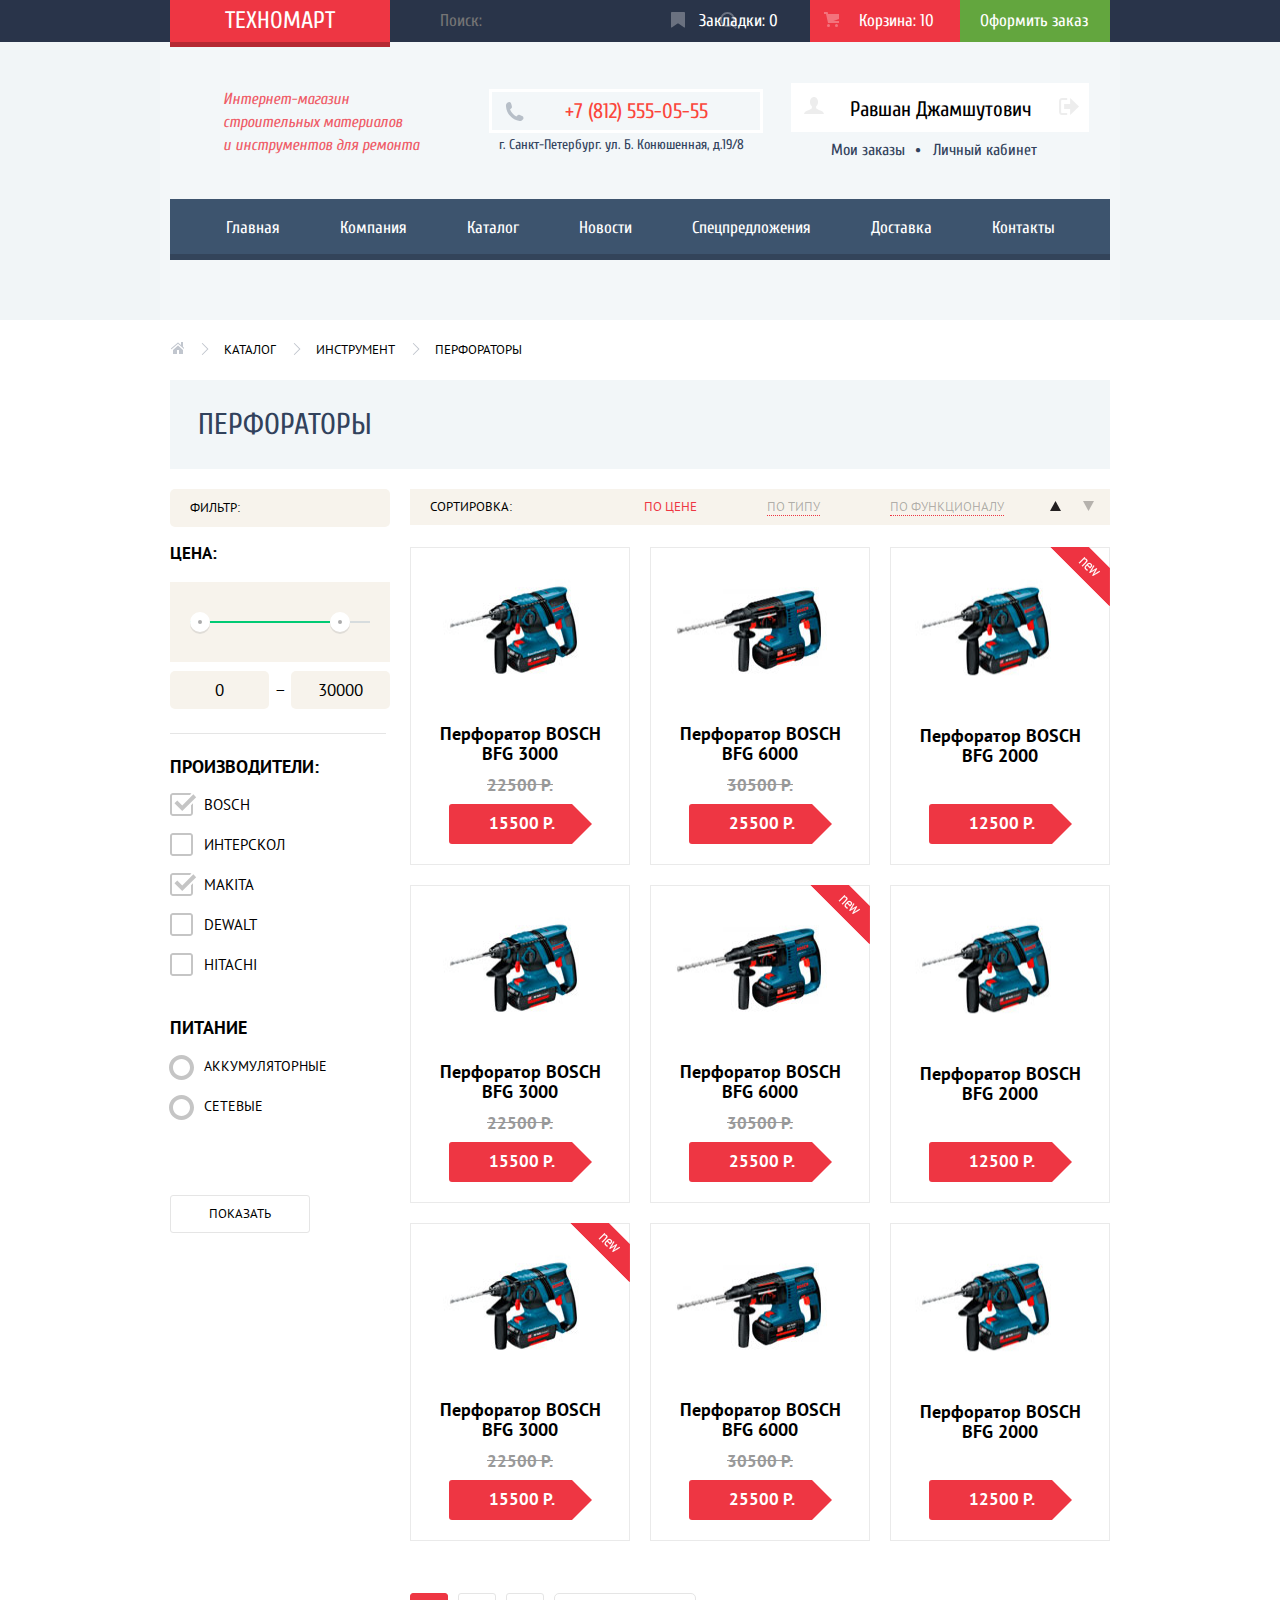
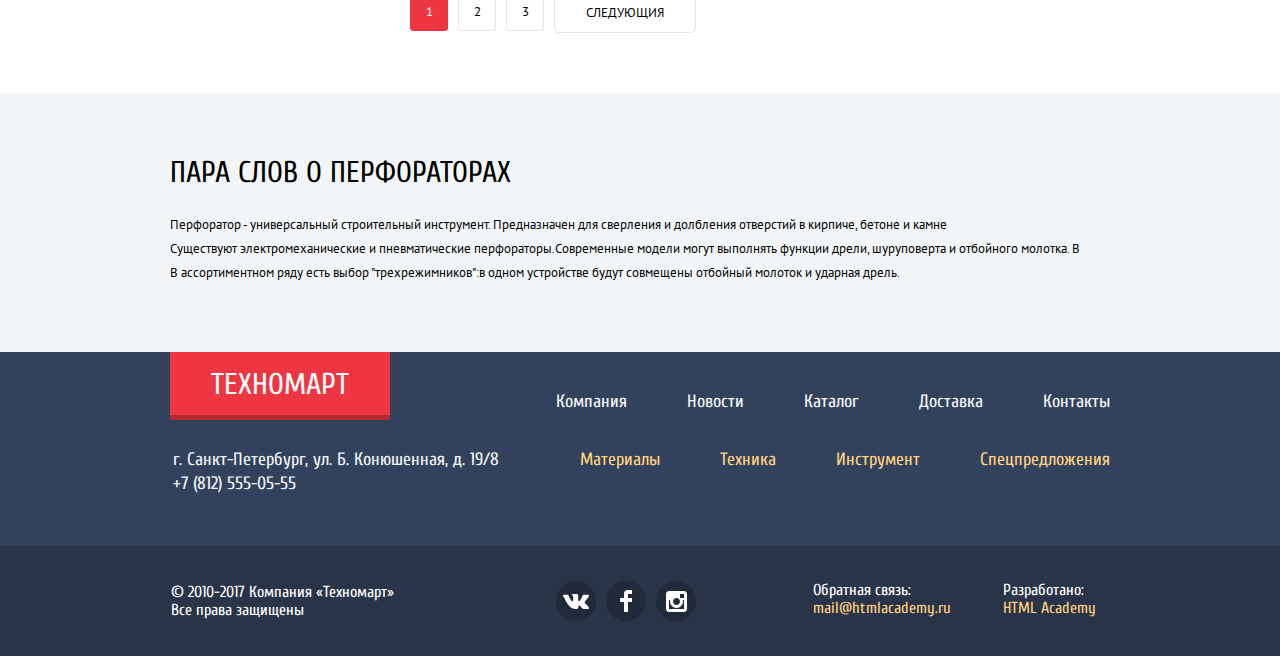
==== commit f750e0b9: "Правки" ====
--- a/index.html
+++ b/index.html
@@ -1,473 +1,460 @@
+
+
 <!DOCTYPE html>
 <html lang="ru">
-  <head>
-    <meta charset="utf-8">
-    <title>HTML Academy: Техномарт</title>
-     <link href="css/normalize.css" rel="stylesheet">
-    <link rel="stylesheet" href="css/style.css">
-     <link href="https://fonts.googleapis.com/css?family=Cuprum:400,400i,700,700i%7CPT+Sans+Narrow:400,700%7CPT+Sans:400,400i,700,700i&amp;subset=cyrillic" rel="stylesheet">
-  </head>
-  <body>
-  	<header class="main-header">
-    <div class="top-menu-info">
-        <div class="container">
-            <div class="top-panel">
-                <a class="logo">Техномарт<span class="logo-border"></span></a>
-                 <form class="top-panel-item top-panel-item-search" method="GET"  name="search">
-               <label class="menu-top-label">
+   <head>
+      <meta charset="utf-8">
+      <title>HTML Academy: Техномарт</title>
+      <link href="css/normalize.css" rel="stylesheet">
+      <link href="https://fonts.googleapis.com/css?family=Cuprum:400,400i,700,700i%7CPT+Sans+Narrow:400,700%7CPT+Sans:400,400i,700,700i&amp;subset=cyrillic" rel="stylesheet">
+      <link rel="stylesheet" href="css/style-min.css">
+   </head>
+   <body>
+      <header class="main-header">
+         <div class="top-menu-info">
+            <div class="container">
+               <div class="top-panel">
+                  <a class="logo" href="index.html">Техномарт<span class="logo-border"></span></a>
+                  <form class="top-panel-item top-panel-item-search" method="GET"  name="search">
+                     <label class="menu-top-label">
                         <span class="visually-hidden">Поиск:</span>
                         <input class="menu-top-input" type="search" id="search" name="search" placeholder="Поиск: ">
-                        <svg class="top-panel-search-icon" xmlns="http://www.w3.org/2000/svg" width="17" height="17" viewBox="0 0 17 17"><path fill="#ffffff" d="M17 15.586l-3.542-3.542A7.465 7.465 0 0 0 15 7.5 7.5 7.5 0 1 0 7.5 15c1.71 0 3.282-.579 4.544-1.542L15.586 17 17 15.586zM2 7.5C2 4.467 4.467 2 7.5 2 10.532 2 13 4.467 13 7.5c0 3.032-2.468 5.5-5.5 5.5A5.506 5.506 0 0 1 2 7.5z"/>
+                        <svg class="top-panel-search-icon" xmlns="http://www.w3.org/2000/svg" width="17" height="17" viewBox="0 0 17 17">
+                           <path fill="#ffffff" d="M17 15.586l-3.542-3.542A7.465 7.465 0 0 0 15 7.5 7.5 7.5 0 1 0 7.5 15c1.71 0 3.282-.579 4.544-1.542L15.586 17 17 15.586zM2 7.5C2 4.467 4.467 2 7.5 2 10.532 2 13 4.467 13 7.5c0 3.032-2.468 5.5-5.5 5.5A5.506 5.506 0 0 1 2 7.5z"/>
                         </svg>
-                    </label>
-                    </form>
+                     </label>
+                  </form>
+                  <a class="menu-item menu-item-bookmark" href="#">Закладки: 0</a>
+                  <a class="menu-item menu-item-cart menu-item-cart-catalog" href="#">Корзина: 10</a>
+                  <a class="menu-item menu-item-checkout" href="#">Оформить заказ</a>
+               </div>
+            </div>
+         </div>
+         <div class="menu-navigation container">
+            <div class="menu-middle-panel">
+               <p class="menu-middle-info">Интернет-магазин<br>  строительных материалов<br>
+                  и инструментов для ремонта
+               </p>
+               <div class="menu-middle-info-contacts">
+                  <a href="tel:+78125550555" class="contact-phone">+7 (812) 555-05-55</a>   
+                  <span class="menu-middle-adress">г. Санкт-Петербург. ул. Б. Конюшенная, д.19/8</span>
+               </div>
+               <div class="menu-middle-acount">
+                  <div class="user-login user-login-autorization">
+                     <a class="user-name user-navigation-authorization " href="#">Равшан Джамшутович</a>
+                  </div>
+                  <div class="autorization-user-login ">
+                     <a class="user-orders user-link" href="#">Мои заказы</a>
+                     <a class="user-profile user-link" href="#">Личный кабинет</a>
+                  </div>
+               </div>
+            </div>
+            <nav class="navigation">
+               <ul class="navigation-items">
+                  <li class="navigation-item">
+                     <a class="navigation-breadcrumbs" href="index.html">Главная</a>
+                  </li>
+                  <li class="navigation-item">
+                     <a class="navigation-breadcrumbs" href="#">Компания</a>
+                  </li>
+                  <li class="navigation-item">
+                     <a class="navigation-breadcrumbs" href="catalog.html">Каталог</a>
+                  </li>
+                  <li class="navigation-item">
+                     <a class="navigation-breadcrumbs" href="#">Новости</a>
+                  </li>
+                  <li class="navigation-item">
+                     <a class="navigation-breadcrumbs" href="#">Спецпредложения</a>
+                  </li>
+                  <li class="navigation-item">
+                     <a class="navigation-breadcrumbs" href="#">Доставка</a>
+                  </li>
+                  <li class="navigation-item">
+                     <a class="navigation-breadcrumbs" href="#">Контакты</a>
+                  </li>
+               </ul>
+            </nav>
+         </div>
+      </header>
+      <main class="shop-main">
+         <div class="container">
+            <ol class="breadcrumbs">
+               <li><a class="breadcrumbs-item breadcrumbs-home" href=""></a></li>
+               <li><a class="breadcrumbs-item" href="#">Каталог</a></li>
+               <li><a class="breadcrumbs-item" href="#">Инструмент</a></li>
+               <li><a class="breadcrumbs-item" href="#">Перфораторы</a></li>
+            </ol>
+            <div class="headline headline-text">
+               <h1 class="catalog-header">Перфораторы</h1>
+            </div>
+            <div class="catalog">
+               <div class="catalog-left">
+                  <form class="filter">
+                     <span class="filter-title">Фильтр:</span>
+                     <section class="price-range">
+                        <h3 class="price-control-title">Цена:</h3>
+                        <div class="min-max">
+                           <div class="minmax-line">
+                              <div class="scale"></div>
+                              <div class="minmax-toogle"></div>
+                              <div class="minmax-toogle minmax-toogle-max"></div>
+                           </div>
+                        </div>
+                        <div class="filter-price-inputs">
+                           <label class="visually-hidden" for="min">от</label>
+                           <label class="visually-hidden" for="max">до</label>
+                           <input class="filter-price-input filter-price-input-min" type="text" name="min" id="min" value="0">
+                           <span  class="filter-dash">&mdash;</span>
+                           <input class="filter-price-input filter-price-input-max" type="text" name="max" id="max" value="30000">
+                        </div>
+                     </section>
+                     <div class="filter-align"></div>
+                     <section class="makers">
+                        <h3 class="title-manufactures-catalog">Производители:</h3>
+                        <ul class="filter-manufacture-input">
+                           <li class="filter-option"><input class="visually-hidden filter-input filter-input-checkbox"
+                              type="checkbox" name="BOSCH" id="r1" checked>
+                              <label class="filter-label filter-label-checkbox" for="r1">
+                              BOSCH</label>
+                           </li>
+                           <li class="filter-option">
+                              <input class="visually-hidden filter-input filter-input-checkbox" type="checkbox"  name="Интерскол" id="r2">
+                              <label class="filter-label filter-label-checkbox" for="r2">Интерскол</label>
+                           </li>
+                           <li class="filter-option">
+                              <input class="visually-hidden filter-input filter-input-checkbox" type="checkbox" name="Makita" id="r3" checked>
+                              <label class="filter-label filter-label-checkbox" for="r3"> Makita</label>
+                           </li>
+                           <li class="filter-option">
+                              <input class="visually-hidden filter-input filter-input-checkbox" type="checkbox" name="Dewalt" id="r4">
+                              <label class="filter-label filter-label-checkbox" for="r4">Dewalt</label>
+                           </li>
+                           <li class="filter-option">
+                              <input class="visually-hidden filter-input filter-input-checkbox" type="checkbox" name="Hitachi" id="r5">
+                              <label class="filter-label filter-label-checkbox" for="r5">Hitachi</label>
+                           </li>
+                        </ul>
+                     </section>
+                     <h3 class="power-control-title">Питание</h3>
+                     <div class="filter-power">
+                        <ul class="filter-power-input">
+                           <li class="power">
+                              <input class="visually-hidden" id="radio1" type="radio" name="power-type" value="">
+                              <label class="filter-label filter-label-radio" for="radio1">Аккумуляторные</label>
+                           </li>
+                           <li class="link">
+                              <input class="visually-hidden" id="radio2" type="radio" name="power-type">
+                              <label class="filter-label filter-label-radio" for="radio2">Сетевые</label>
+                           </li>
+                        </ul>
+                     </div>
+                     <div class="filter-btn">
+                        <button class="submit" type="submit">Показать</button>
+                     </div>
+                  </form>
+               </div>
+               <div class="catalog-right">
+                  <div class="side-topbar">
+                     <ul class="sort">
+                        <li class="sort-title">
+                           Сортировка:
+                        </li>
+                        <li class="sort-type sort-type-current"><a href="#">По цене</a></li>
+                        <li class="sort-type"><a href="#">По типу</a></li>
+                        <li class="sort-type"><a href="#">По функционалу</a></li>
+                        <li class="sort-type sort-type-arrow sort-type-current">
+                           <a href="#">
+                              <svg xmlns="http://www.w3.org/2000/svg" width="11" height="10" viewBox="0 0 11 10">
+                                 <path fill="#231F20" d="M5.5 0L0 10h11"/>
+                              </svg>
+                              <span class="visually-hidden">UP</span>
+                           </a>
+                        </li>
+                        <li class="sort-type sort-type-arrow">
+                           <a href="#">
+                              <svg xmlns="http://www.w3.org/2000/svg" width="11" height="10" viewBox="0 0 11 10">
+                                 <path fill="#231F20" d="M5.5 10L0 0h11"/>
+                              </svg>
+                              <span class="visually-hidden">DOWN</span>
+                           </a>
+                        </li>
+                     </ul>
+                  </div>
+                  <ul class="price-items-catalog">
+                     <li class="price-item-catalog">
+                        <img class="item-catalog-image" src="img/catalog-item-bfg-3000.jpg" width="218" height="132" alt="Перфоратор BOSCH BFG 3000">
+                        <ul class="item-catalog-actions">
+                           <li class="item-catalog-action">
+                              <button class="btn btn-buy" type="button">Купить</button>
+                           </li>
+                           <li  class="item-catalog-action">
+                              <button class="btn btn-bookmark">В закладки</button>
+                           </li>
+                        </ul>
+                        <p class="price-item-title-catalog">Перфоратор BOSCH BFG 3000</p>
+                        <p class="item-price-old">22500 Р.</p>
+                        <p class="item-price">
+                           <a class="btn btn-price" href="#">15500 Р.</a>
+                        </p>
+                     </li>
+                     <li class="price-item-catalog">
+                        <img class="item-catalog-image" src="img/catalog-item-bfg-6000.jpg" width="218" height="132" alt="Перфоратор BOSCH BFG 6000">
+                        <ul class="item-catalog-actions">
+                           <li class="item-catalog-action">
+                              <button class="btn btn-buy" type="button">Купить</button>
+                           </li>
+                           <li  class="item-catalog-action">
+                              <button class="btn btn-bookmark">В закладки</button>
+                           </li>
+                        </ul>
+                        <p class="price-item-title-catalog">Перфоратор BOSCH BFG 6000</p>
+                        <p class="item-price-old">30500 Р.</p>
+                        <p class="item-price">
+                           <a class="btn btn-price" href="#">25500 Р.</a>
+                        </p>
+                     </li>
+                     <li class="price-item-catalog">
+                        <img class="item-catalog-image" src="img/catalog-item-bfg-2000.jpg" width="218" height="132" alt="Перфоратор BOSCH BFG 3000">
+                        <ul class="item-catalog-actions">
+                           <li class="item-catalog-action">
+                              <button class="btn btn-buy" type="button">Купить</button>
+                           </li>
+                           <li  class="item-catalog-action">
+                              <button class="btn btn-bookmark">В закладки</button>
+                           </li>
+                        </ul>
+                        <p class="price-item-title">Перфоратор BOSCH BFG 2000</p>
+                        <p class="price-item-title visually-hidden"></p>
+                        <p class="item-price">
+                           <a class="btn btn-price" href="#">12500 Р.</a>
+                        </p>
+                        <img class="item-new" src="img/label-new.png" width="60" height="59" alt="Новинка">
+                     </li>
+                     <li class="price-item-catalog">
+                        <img class="item-catalog-image" src="img/catalog-item-bfg-3000.jpg" width="218" height="132" alt="Перфоратор BOSCH BFG 3000">
+                        <ul class="item-catalog-actions">
+                           <li class="item-catalog-action">
+                              <button class="btn btn-buy" type="button">Купить</button>
+                           </li>
+                           <li  class="item-catalog-action">
+                              <button class="btn btn-bookmark">В закладки</button>
+                           </li>
+                        </ul>
+                        <p class="price-item-title-catalog">Перфоратор BOSCH BFG 3000</p>
+                        <p class="item-price-old">22500 Р.</p>
+                        <p class="item-price">
+                           <a class="btn btn-price" href="#">15500 Р.</a>
+                        </p>
+                     </li>
+                     <li class="price-item-catalog">
+                        <img class="item-catalog-image" src="img/catalog-item-bfg-6000.jpg" width="218" height="132" alt="Перфоратор BOSCH BFG 3000">
+                        <ul class="item-catalog-actions">
+                           <li class="item-catalog-action">
+                              <button class="btn btn-buy" type="button">Купить</button>
+                           </li>
+                           <li  class="item-catalog-action">
+                              <button class="btn btn-bookmark">В закладки</button>
+                           </li>
+                        </ul>
+                        <p class="price-item-title-catalog">Перфоратор BOSCH BFG 6000</p>
+                        <p class="item-price-old">30500 Р.</p>
+                        <p class="item-price">
+                           <a class="btn btn-price" href="#">25500 Р.</a>
+                        </p>
+                        <img class="item-new" src="img/label-new.png" width="60" height="59" alt="Новинка">
+                     </li>
+                     <li class="price-item-catalog">
+                        <img class="item-catalog-image" src="img/catalog-item-bfg-2000.jpg" width="218" height="132" alt="Перфоратор BOSCH BFG 3000">
+                        <ul class="item-catalog-actions">
+                           <li class="item-catalog-action">
+                              <button class="btn btn-buy" type="button">Купить</button>
+                           </li>
+                           <li  class="item-catalog-action">
+                              <button class="btn btn-bookmark">В закладки</button>
+                           </li>
+                        </ul>
+                        <p class="price-item-title">Перфоратор BOSCH BFG 2000</p>
+                        <p class="price-item-title visually-hidden"></p>
+                        <p class="item-price">
+                           <a class="btn btn-price" href="#">12500 Р.</a>
+                        </p>
+                     </li>
+                     <li class="price-item-catalog">
+                        <img class="item-catalog-image" src="img/catalog-item-bfg-3000.jpg" width="218" height="132" alt="Перфоратор BOSCH BFG 3000">
+                        <ul class="item-catalog-actions">
+                           <li class="item-catalog-action">
+                              <button class="btn btn-buy" type="button">Купить</button>
+                           </li>
+                           <li  class="item-catalog-action">
+                              <button class="btn btn-bookmark">В закладки</button>
+                           </li>
+                        </ul>
+                        <p class="price-item-title-catalog">Перфоратор BOSCH BFG 3000</p>
+                        <p class="item-price-old">22500 Р.</p>
+                        <p class="item-price">
+                           <a class="btn btn-price" href="#">15500 Р.</a>
+                        </p>
+                        <img class="item-new" src="img/label-new.png" width="60" height="59" alt="Новинка">
+                     </li>
+                     <li class="price-item-catalog">
+                        <img class="item-catalog-image" src="img/catalog-item-bfg-6000.jpg" width="218" height="132" alt="Перфоратор BOSCH BFG 3000">
+                        <ul class="item-catalog-actions">
+                           <li class="item-catalog-action">
+                              <button class="btn btn-buy" type="button">Купить</button>
+                           </li>
+                           <li  class="item-catalog-action">
+                              <button class="btn btn-bookmark">В закладки</button>
+                           </li>
+                        </ul>
+                        <p class="price-item-title-catalog">Перфоратор BOSCH BFG 6000</p>
+                        <p class="item-price-old">30500 Р.</p>
+                        <p class="item-price">
+                           <a class="btn btn-price" href="#">25500 Р.</a>
+                        </p>
+                     </li>
+                     <li class="price-item-catalog">
+                        <img class="item-catalog-image" src="img/catalog-item-bfg-2000.jpg" width="218" height="132" alt="Перфоратор BOSCH BFG 3000">
+                        <ul class="item-catalog-actions">
+                           <li class="item-catalog-action">
+                              <button class="btn btn-buy" type="button">Купить</button>
+                           </li>
+                           <li  class="item-catalog-action">
+                              <button class="btn btn-bookmark">В закладки</button>
+                           </li>
+                        </ul>
+                        <p class="price-item-title">Перфоратор BOSCH BFG 2000</p>
+                        <p class="price-item-title visually-hidden"></p>
+                        <p class="item-price">
+                           <a class="btn btn-price" href="#">12500 Р.</a>
+                        </p>
+                     </li>
+                  </ul>
+                  <ol class="pagination">
+                     <li class="pagination-item">
+                        <a class=" page-btn page-btn-active" href="#">1</a>
+                     </li>
+                     <li class="pagination-item">
+                        <a href="#" class="page-btn">2</a>
+                     </li>
+                     <li class="pagination-item">
+                        <a href="#" class="page-btn">3</a>
+                     </li>
+                     <li><a class="page-btn-next" href="#">Следующия</a></li>
+                  </ol>
+               </div>
+            </div>
+         </div>
+         <div class="info-about">
+            <div class="container">
+               <section class="paragraph-about">
+                  <h2 class="header-paragraph">ПАРА СЛОВ О ПЕРФОРАТОРАХ</h2>
+                  <p class="paragraph-title-info">
+                     Перфоратор - универсальный строительный инструмент. Предназначен для сверления и долбления отверстий в кирпиче, бетоне и камне<br>
+                     Существуют электромеханические и пневматические перфораторы.Современные модели могут выполнять функции дрели, шуруповерта и отбойного молотка. В<br>
+                     В ассортиментном ряду есть выбор "трехрежимников":в одном устройстве будут совмещены отбойный молоток и ударная дрель.
+                  </p>
+               </section>
+            </div>
+         </div>
+      </main>
+      <footer class="main-footer">
+         <div class="footer-one">
+            <div class="container">
+               <div class="footer-top">
+                  <a class="logo logo-large">Техномарт<span class="logo-border"></span></a>
+                  <div class="footer-top-company">
+                     <ul class="company-panel">
+                        <li class="company-panel-item">
+                           <a class="company-panel" href="#">Компания</a>
+                        </li>
+                        <li class="company-panel-item">
+                           <a class="company-panel" href="#">Новости</a>
+                        </li>
+                        <li class="company-panel-item">
+                           <a class="company-panel" href="#">Каталог</a>
+                        </li>
+                        <li class="company-panel-item">
+                           <a class="company-panel" href="#">Доставка
+                           </a>
+                        </li>
+                        <li class="company-panel-item">
+                           <a class="company-panel" href="#">Контакты</a>
+                        </li>
+                     </ul>
+                  </div>
+               </div>
+               <div class="footer-middle">
+                  <div class="footer-middle-tel-adres">
+                     <p class="footer-middle-adres">г. Санкт-Петербург, ул. Б. Конюшенная, д. 19/8</p>
+                     <p class="footer-middle-tel">+7 (812) 555-05-55</p>
+                  </div>
+                  <div class="footer-middle-panel">
+                     <ul class="company-panel">
+                        <li class="company-panel-item">
+                           <a class="company-panel company-panel-company-color" href="#">Материалы</a>
+                        </li>
+                        <li class="company-panel-item">
+                           <a class="company-panel company-panel-company-color" href="#">Техника</a>
+                        </li>
+                        <li class="company-panel-item">
+                           <a class="company-panel company-panel-company-color" href="#">Инструмент</a>
+                        </li>
+                        <li class="company-panel-item">
+                           <a class="company-panel company-panel-company-color" href="#">Спецпредложения</a>
+                        </li>
+                     </ul>
+                  </div>
+               </div>
+            </div>
+         </div>
+         <div class="footer-two">
+            <div class="container">
+               <div class="footer-bottom">
+                  <span class="footer-bottom-copyright">© 2010-2017 Компания «Техномарт»
+                  Все права защищены
+                  </span>
+                  <div class="footer-bottom-social">
+                     <ul class="social">
+                        <li class="social-item">
+                           <a class="social-button" href="#">
+                           <img class="social-button-icon" src="img/icon-vk.svg" width="26" height="15" alt="Вконтакте">
+                           </a>
+                        </li>
+                        <li class="social-item">
+                           <a class="social-button" href="#">
+                           <img class="social-button-icon" src="img/icon-fb.svg" width="12" height="22" alt="Facebook">
+                           </a>
+                        </li>
+                        <li class="social-item">
+                           <a class="social-button" href="#">
+                           <img class="social-button-icon" src="img/icon-insta.svg" width="21" height="21" alt="Instagram">
+                           </a>
+                        </li>
+                     </ul>
+                  </div>
+                  <div class="footer-bottom-email-studio">
+                     <p class="footer-bottom-email">Обратная связь:<br>
+                        <a class="link-mail" href="mailto:mail@htmlacademy.ru">mail@htmlacademy.ru</a>
+                     </p>
+                     <p class="footer-bottom-web-studio">Разработано:<br>
+                        <a class="link-mail" href="https://htmlacademy.ru">HTML Academy</a>
+                     </p>
+                  </div>
+               </div>
+            </div>
+         </div>
+      </footer>
+      <section class="modal modal-cart modal-show">
+         <button type="button" name="close-cart" class="modal-close">Закрыть</button>
+         <div class="wrapper">
+            <span class="modal-message modal-message-green">Товар добавлен в корзину!</span>
+         </div>
+         <div class="wrapper-submit">
+            <a href="#" class="btn">Оформить заказ</a>
+            <a href="#" class="btn">Продолжить покупки</a>
+         </div>
+      </section>
+      <script type="text/javascript" src="js/script-min.js"></script>
+   </body>
+</html>
 
-                <a class="menu-item menu-item-bookmark" href="#">Закладки: 0</a>
-                <a class="menu-item menu-item-cart" href="#">Корзина: 0</a>
-                <a class="menu-item menu-item-checkout" href="#">Оформить заказ</a>
-            </div>
-        </div>
-    </div>
-
-  		<div class="menu-navigation container">
-  		    <div class="menu-middle-panel">
-  			     <p class="menu-middle-info">Интернет-магазин<br>  строительных материалов<br>
-               и инструментов для ремонта</p>
-  			 <div class="menu-middle-info-contacts">
-      			<a href="tel:+78125550555" class="contact-phone">+7 (812) 555-05-55</a>   
-      			<span class="menu-middle-adress">г. Санкт-Петербург. ул. Б. Конюшенная, д.19/8</span>
-        </div>
-  			<div class="menu-middle-acount">
-        <ul class="user-navigation-glavnaya">
-        <li class="user-login">
-  			<a href="#" class="user-navigation-authorization login">Войти</a>
-        </li>
-        <li class="user-registration">
-  			<a href="#" class="user-navigation-authorization regestration">Регистрация</a>
-        </li>
-  				</ul>
-  			</div>
-     </div>  				
-   				 <nav class="navigation">
-                <ul class="navigation-items">
-                    <li class="navigation-item">
-                        <a class="navigation-breadcrumbs
-                        " href="index.html">Главная</a>
-                    </li>
-                    <li class="navigation-item">
-                        <a class="navigation-breadcrumbs
-                        " href="#">Компания</a>
-                    </li>
-                    <li class="navigation-item">
-                        <a class="navigation-breadcrumbs
-                        " href="catalog.html">Каталог</a>
-                    </li>
-                    <li class="navigation-item">
-                        <a class="navigation-breadcrumbs
-                        " href="#">Новости</a>
-                    </li>
-                    <li class="navigation-item">
-                        <a class="navigation-breadcrumbs
-                        " href="#">Спецпредложения</a>
-                    </li>
-                    <li class="navigation-item">
-                        <a class="navigation-breadcrumbs" href="#">Доставка</a>
-                    </li>
-                    <li class="navigation-item">
-                        <a class="navigation-breadcrumbs" href="#">Контакты</a>
-                    </li>
-                </ul>
-            </nav>
-           </div>
-  
-  	</header>
-     
-  	<main class="page-main">
-     <section class="promo-popular-item container">
-     <h2 class="visually-hidden">Наши услуги</h2>
-    <div class="promo-column-1">
-     <section class="slider">
-          <div class="slider__item">
-            <div class="slider__wrap">
-              <h3 class="slider__title">Перфораторы</h3>
-              <span class="slider__description">Настоящие мужские игрушки</span>
-            </div>
-            <img class="slider__image" src="img/offer-slider-perforator.jpg" width="620" height="266" alt="Перфораторы - настоящие мужские игрушки">
-          </div>
-          <div class="slider__item visually-hidden">
-            <div class="slider__wrap">
-              <h3 class="slider__title">Дрели</h3>
-              <span class="slider__description">Соседям на радость</span>
-            </div>
-            <img class="slider__image" src="img/offer-slider-drill.jpg" width="620" height="266" alt="Дрели - соседям на радость">
-          </div>
-
-          <div class="slider__control slider__control--radio">
-             <i class="slider__radio active"></i>
-             <i class="slider__radio"></i>
-          </div>
-          <span class="slider__control slider__control--left">Предыдущий</span>
-          <span class="slider__control slider__control--right">Следующий</span>
-          <a href="catalog.html" class="btn btn--uppercase slider__control slider__control--link">
-            Открыть каталог
-          </a>
-        </section>
-
-
-  		<div class="promo-info-item">
-  		<p class="item-gallery item-gallery-materials">
-  			<span class="title-info">Материалы</span><br>
-  			<a href="#" class="btn info-gallery-btn">На любой вкус</a>
-        <img class="gallery-new" src="img/label-new.png"  width="60" height="59" alt="Новинка">
-        </p>
-  		</div>
-        
-  		<div class="promo-info-item">
-  			<p class="item-gallery item-gellery-tooling">
-  				<span class="title-info">Инструмент</span><br>
-  				<a href="#" class="btn info-gallery-btn">На все случаи</a>
-  			</p>
-  		</div> 
-       </div>
-
-
-
-     
-
-        <div class="promo-column-2">
-      <div class="promo-info-item">
-      <p class="item-gallery item-galery-techno">
-        <span class="title-info">Техника</span><br>
-        <a href="#" class="btn info-gallery-btn">Для стройки</a>
-        </p>
-      </div>
-      <div class="promo-info-item">
-      <p class="item-gallery item-galery-basket">
-        <span class="title-info">Скидки 50%</span><br>
-        <a href="#" class="btn info-gallery-btn">На 350 товаров</a>
-        </p>
-      </div>
-      <div class="promo-info-item">
-      <p class="item-gallery item-galery-car">
-        <span class="title-info">Доставка</span><br>
-        <a href="#" class="btn info-gallery-btn">Бесплатно</a>
-        </p>
-      </div>
-      </div>      
-      </section>
-      
-
-  		
-  		<section class="production container">
-  		<div class="section-header-popular">
-  		<h2 class="popular-price">Популярные товары:</h2>
-        <p class="headline-button">
-         <a class="btn button-headline" href="#">Все популярные товары</a>
-        </p>
-  			</div>
-        <ul class="catalog-item-container">
-              <li class="price-item-catalog">
-               <img class="item-catalog-image" src="img/catalog-item-bfg-9000.jpg" width="218" height="132" alt="Перфоратор BOSCH BFG 9000">
-            <ul class="item-catalog-actions">
-              <li class="item-catalog-action">
-                <button class="btn btn-buy" type="button">Купить</button>
-              </li>
-                <li  class="item-catalog-action">
-                  <button class="btn btn-bookmark">В закладки</button>
-                </li>
-         </ul>       
-              <p class="price-item-title">Перфоратор BOSCH BFG 9000</p>
-              <p class="item-price-old">32500 Р.</p>
-              <p class="item-price">
-              <a class="btn btn-price" href="#">22500 Р.</a>
-              </p>
-             </li>  
-
-             <li class="price-item-catalog">
-             <img class="item-catalog-image" src="img/catalog-item-bfg-3000.jpg" width="218" height="132" alt="Перфоратор BOSCH BFG 3000">
-             <ul class="item-catalog-actions">
-               <li class="item-catalog-action">
-               <button class="btn btn-buy" type="button">Купить</button>
-              </li>
-               <li  class="item-catalog-action">
-                 <button class="btn btn-bookmark">В закладки</button>
-              </li>
-               </ul>
-               <p class="price-item-title">Перфоратор BOSCH BFG 3000</p>
-               <p class="item-price-old">22500 Р.</p>
-                <p class="item-price">
-                <a class="btn btn-price" href="#">15500 Р.</a>
-                </p>
-                 </li>
-
-                 <li class="price-item-catalog">
-                  <img class="item-catalog-image" src="img/catalog-item-bfg-6000.jpg" width="218" height="132" alt="Перфоратор BOSCH BFG 6000">
-                  <ul class="item-catalog-actions">
-                   <li class="item-catalog-action">
-                    <button class="btn btn-buy" type="button">Купить</button>
-                   </li>
-                   <li  class="item-catalog-action">
-                    <button class="btn btn-bookmark">В закладки</button>
-                  </li>
-                    </ul>
-                    <p class="price-item-title">Перфоратор BOSCH BFG 6000</p>
-                    <p class="item-price-old"> 30500 Р.</p>
-                    <p class="item-price">
-                    <a class="btn btn-price" href="#">22500 Р.</a>
-                    </p>
-                    </li>
-
-                     <li class="price-item-catalog">
-                     <img class="item-catalog-image" src="img/catalog-item-bfg-3000.jpg" width="218" height="132" alt="Перфоратор BOSCH BFG 3000">
-                     <ul class="item-catalog-actions">
-                     <li class="item-catalog-action">
-                      <button class="btn btn-buy" type="button">Купить</button>
-                    </li>
-                    <li  class="item-catalog-action">
-                      <button class="btn btn-bookmark">В закладки</button>
-                    </li>
-                </ul>
-                  <p class="price-item-title">Перфоратор BOSCH BFG 3000</p>
-                  <p class="item-price- visually-hidden"></p>
-                  <p class="item-price">
-                  <a class="btn btn-price" href="#">12500 Р.</a>
-                  </p>
-                   <img class="item-new" src="img/label-new.png" width="60" height="59" alt="Новинка">
-             </li>
-             </ul>
-  		</section>
-       <section class="manufacturers container">
-        <div class="section-header  section-header-manufacturers  clearfix">
-          <h1 class="header-manufactures">Популярные производители:</h1>
-          <p class="manufacture-btn">
-          <a class="btn  btn-manufacturers" href="catalog.html">Все производители</a>
-          </p>
-        </div>
-  		<div class="manufactures-list">
-        <ul class="manufacture-lists">
-        <li class="manufacture">
-          <a href="#" class="manufactures-link"><img class="manufacture-image" src="img/brands-logo-1.jpg" alt="BOSCH" width="220" height="143"></a>
-          </li>
-          <li class="manufacture">
-          <a href="#" class="manufactures-link"><img class="manufacture-image" src="img/brands-logo-2.jpg"
-          alt="makita" width="220" height="143"></a>
-          </li>
-          <li class="manufacture">
-          <a href="#" class="manufactures-link"><img class="manufacture-image" src="img/brands-logo-3.jpg"
-          alt="DeWalt" width="220" height="143"></a>
-          </li>
-          <li class="manufacture">
-          <a href="#" class="manufactures-link"><img class="manufacture-image" src="img/brands-logo-4.jpg"
-          alt="Интерскол" width="220" height="143"></a>
-          </li>
-          <li class="manufacture">
-          <a href="#" class="manufactures-link"><img class="manufacture-image" src="img/brands-logo-5.jpg"
-          alt="HITACHI" width="220" height="143"></a>
-          </li>
-          <li class="manufacture">
-          <a href="#" class="manufactures-link"><img class="manufacture-image" src="img/brands-logo-6.jpg"
-          alt="LG" width="220" height="143"></a>
-          </li>
-          <li class="manufacture">
-          <a href="#" class="manufactures-link"><img class="manufacture-image" src="img/brands-logo-7.jpg"
-          alt="AEG" width="220" height="143"></a>
-          </li>
-          <li class="manufacture">
-          <a href="#" class="manufactures-link"><img class="manufacture-image" src="img/brands-logo-8.jpg"
-          alt="metabo" width="220" height="143"></a>
-          </li>
-          </ul>
-        </div>
-        </section>
-        
-  		<section class="services">
-        <div class="container">
-            <header class="services-header">
-                <h2 class="services-title">Сервисы</h2>
-                <p class="services-description">Хороший интернет-магазин отличается от плохого не только ценами!
-                Мы стараемся изо всех сил, чтобы сделать ваши покупки приятными.</p>
-            </header>
-      <div class="toogle">
-          <input class="toogle-radio-delivery visually-hidden" type="radio" name="switcher" id="delivery" checked>
-          <input class="toogle-radio-warranty visually-hidden" type="radio" name="switcher" id="warranty">
-          <input class="toogle-radio-credit visually-hidden" type="radio" name="switcher" id="credit">
-          <div class="toogle-tabs">
-           <label class="toogle-tab toogle-tab-delivery" for="delivery">Доставка</label>
-           <label class="toogle-tab toogle-tab-warranty" for="warranty">Гарантия</label>
-           <label class="toogle-tab toogle-tab-credit" for="credit">Кредит</label>
-                </div>
-             <div class="toogle-options">
-             <div class="toogle-option toogle-option-delivery">
-           <h3 class="toogle-title">Доставка</h3>
-              <p class="toogle-description">Мы с удовольствием доставим ваш товар прямо<br>
-               к вашему подъезду совершенно бесплатно!
-              Ведь мы неплохо заработаем,<br>
-               поднимая его на ваш этаж!
-               </p>
-             </div>
-           <div class="toogle-option toogle-option-warranty">
-            <h3 class="toogle-title">Гарантия</h3>
-           <p class="toogle-description toogle-description-warranty">Если купленный у нас товар поломается или <br> заискрит,
-           а также в случае пожара,<br> спровоцированного его вогаранием,
-           вы всегда<br> можете быть уверены в нашей гарантии. Мы<br> обменяем сгоревший товар на новый.
-           Дом уж<br> восстановите как нибудь сами.
-           </p>
-         </div>
-             <div class="toogle-option toogle-option-credit">
-             <h3 class="toogle-title">Кредит</h3>
-             <p class="toogle-description toogle-description-credit">Залезть в долговую яму стало проще!<br>
-             Кредитные консультанты придут вам на помощь.
-             </p>
-            <p class="toogle-btn">
-            <a class="btn" href="#">Отправить заявку</a>
-           </p>
-                    </div>
-                </div>
-            </div>
-        </div>
-    </section>
-    <div class="all-information-company">
-  		<div class="container">
-      <div class="cmpany-content">
-      <div class="company-row">
-  		<section class="company-column-company">
-  				<h2 class="company-info-header">Компания &laquo;Техномарт&raquo;</h2>
-  				<p class="company-title">
-  					Настоящий мужской шоппинг начинается здесь!Огромный выбор товаров для ремонта и<br>
-  					строительства не оставит равнодушными любителей сэкономить на гастарбайтерах.
-  				</p>
-  				<p class="company-title company-title-two">
-  					Мы можем доставить ваш товар в самые отдаленные точки России!<br>
-  					Техномарт работает со многими транспортными компаниями:
-  				</p>
-  				<ul class="transport-company">
-  					<li class="company-partner">Деловые линии</li>
-  					<li class="company-partner">Авторейдинг</li>
-  					<li class="company-partner">ЖелДорЭкспедиция</li>
-  				</ul>
-          <div class="more-info-company">
-            <a class="btn btn-company" href="">Подробнее о компании</a>
-            </div>
-          </section>
-  			<section class="company-column-contacts">
-  				<h2 class="contacts-header">Контакты</h2>
-  				<p class="contacts-title">
-  					Вы можете забрать товар сами,<br>
-  					заехав в наш офис:
-  				</p>
-          <a class="map-btn" id="map-btn" href="#">
-            <img class="map-office" src="img/map.jpg" width="300" height="158" alt="Map-office">
-          </a>
-
-           <div class="company-column-contacts">
-             <a class="btn button-full-width" id="write-button" href="#">Заблудились? Напишите нам!</a>
-             </div>    
-          </section>
-          </div>
-  				
-  			</div>
-        </div>
-        </div>
-
-  			
-  	</main>
-  	
-
-  	<footer class="main-footer">
-    <div class="footer-one">
-        <div class="container">
-           <div class="footer-top">
-          <a class="logo logo-large">Техномарт<span class="logo-border"></span></a>
-
-            <div class="footer-top-company">
-           <ul class="company-panel">
-            <li class="company-panel-item">
-                    <a class="company-panel" href="#">Компания</a>
-            </li>
-               <li class="company-panel-item">
-                 <a class="company-panel" href="#">Новости</a>
-               </li>
-              <li class="company-panel-item">
-              <a class="company-panel" href="#">Каталог</a>
-             </li>
-              <li class="company-panel-item">
-               <a class="company-panel" href="#">Доставка
-               </a>
-               </li>
-                <li class="company-panel-item">
-                   <a class="company-panel" href="#">Контакты</a>
-                  </li>
-                    </ul>
-                </div>
-            </div>
-
-          <div class="footer-middle">
-              <div class="footer-middle-tel-adres">
-                <p class="footer-middle-adres">г. Санкт-Петербург, ул. Б. Конюшенная, д. 19/8</p>
-                <p class="footer-middle-tel">+7 (812) 555-05-55</p>
-                </div>
-
-       <div class="footer-middle-panel">
-          <ul class="company-panel">
-             <li class="company-panel-item">
-               <a class="company-panel company-panel-company-color" href="#">Материалы</a>
-             </li>
-             <li class="company-panel-item">
-              <a class="company-panel company-panel-company-color" href="#">Техника</a>
-             </li>
-            <li class="company-panel-item">
-              <a class="company-panel company-panel-company-color" href="#">Инструмент</a>
-             </li>
-             <li class="company-panel-item">
-               <a class="company-panel company-panel-company-color" href="#">Спецпредложения</a>
-             </li>
-             </ul>
-                </div>
-            </div>
-        </div>
-    </div>
-
-  <div class="footer-two">
-     <div class="container">
-         <div class="footer-bottom">
-           <p class="footer-bottom-copyright">© 2010-2017 Компания «Техномарт»<br>
-               Все права защищены</p>
-
-           <div class="footer-bottom-social">
-             <ul class="social">
-             <li class="social-item">
-                <a class="social-button" href="#">
-                 <img class="social-button-icon" src="img/icon-vk.svg" width="26" height="15" alt="Вконтакте">
-                </a>
-              </li>
-         <li class="social-item">
-          <a class="social-button" href="#">
-            <img class="social-button-icon" src="img/icon-fb.svg" width="12" height="22" alt="Facebook">
-         </a>
-              </li>
-          <li class="social-item">
-           <a class="social-button" href="#">
-         <img class="social-button-icon" src="img/icon-insta.svg" width="21" height="21" alt="Instagram">
-            </a>
-             </li>
-          </ul>
-                </div>
-
-                <div class="footer-bottom-email-studio">
-                    <p class="footer-bottom-email">Обратная связь:<br>
-                        <a class="link-mail" href="mailto:mail@htmlacademy.ru">mail@htmlacademy.ru</a>
-                    </p>
-                    <p class="footer-bottom-web-studio">Разработано-<br>
-                        <a class="link-mail" href="https://htmlacademy.ru">htmlacademy.ru</a>
-                    </p>
-                </div>
-            </div>
-        </div>
-    </div>
-</footer>
-<script type="text/javascript" src="js/script.js" >
-  
-</script>
-
- </body>
-</html>--- a/css/style-min.css
+++ b/css/style-min.css
@@ -0,0 +1 @@
+body{margin:0;padding:0;min-width:940px;font-family:"PT Sans","Cuprum","Arial",sans-serif;font-size:13px;line-height:24px;font-weight:normal;color:#000;position:relative}.visually-hidden{position:absolute;overflow:hidden;clip:rect(0 0 0 0);height:1px;width:1px;margin:-1px;padding:0;border:0}.container{width:940px;margin:0 auto;padding:0 10px}.top-menu-info{background-color:#29344a}.menu-navigation{padding-top:30px;padding-bottom:60px;background-color:#f3f7f9}.btn{display:inline-block;vertical-align:top;box-sizing:border-box;min-height:38px;min-width:150px;margin:0 auto;padding:10px 5px;position:relative;background-color:#ee3643;color:#fff;outline:0;border:0;border-radius:3px;font-family:"Cuprum","Arial",sans-serif;text-align:center;font-size:14px;line-height:18px;text-decoration:none;text-transform:uppercase}.btn:hover{cursor:pointer;background-color:#ca2c37}.btn:active{background-color:#ba2732}.catalog-header{font-size:30px;line-height:30px;color:#32425c}.info-header{text-transform:uppercase;color:#000;background:#f2f6f8;font-size:30px;font-family:"Cuprum","Arial",sans-serif}.slider-info{font-size:36px;line-height:30px;color:#fff}.popular-manufacturers{font-size:30px;line-height:30px;color:#32425c}.dilivery-header{text-transform:uppercase;color:#32425c;font-size:36px;font-family:"Cuprum","Arial",sans-serif;font-weight:400;font-style:normal;line-height:24px}.contacts-header{font-size:30px;line-height:24px;color:#000;text-transform:uppercase}.company-info-header{font-size:30px;line-height:24px;color:#000;text-transform:uppercase}.header-paragraph{font-size:30px;line-height:24px;color:#000;margin:0;margin-bottom:28px;padding:0;font-size:30px;line-height:24px;font-weight:normal;text-transform:uppercase;font-weight:400;font-family:"Cuprum","Arial",sans-serif}.popular-price{font-size:30px;line-height:30px;color:#32425c}h3{font-size:18px;line-height:30px;color:#000}.main-header{min-width:940px;min-height:320px;font-size:17px;font-family:'Cuprum';background-color:#f1f5f7}.top-header{background-color:#293449;font-size:0}a{text-decoration:none}.top-panel{display:flex;flex-direction:row;align-items:stretch;max-height:42px;background-color:#293449}.menu-item{display:flex;flex-direction:row;align-items:center;position:relative;padding-left:50px;padding-right:30px;max-height:42px;white-space:nowrap;color:#fff;text-decoration:none}.menu-item:hover{background-color:#212a3a}.menu-item:active{background-color:#161d29}.menu-item::before{opacity:.3}.menu-item:hover::before{opacity:1}.menu-item:active::before{opacity:.5}.top-panel-item-search{padding-left:0;padding-right:0;flex-grow:1}.top-panel-search-icon{position:absolute;top:12px;left:720px;width:17px;height:17px;opacity:.3}.top-panel-item-search:hover .top-panel-search-icon{opacity:.5}.menu-top-input:active ~ .top-panel-search-icon path{fill:#ee3643}.menu-top-label{width:100%}.menu-top-input{height:42px;padding-left:50px;padding-bottom:2px;border:0;font-family:"Cuprum","Arial",sans-serif;font-size:17px;width:100%;background-color:transparent}.menu-top-input:focus{outline:0;background-color:#fff;color:#000}.menu-item-bookmark{padding-right:32px;font-size:17px;font-weight:400;font-style:normal;font-family:"Cuprum","Arial",sans-serif;text-decoration:none}.menu-item-bookmark::before{content:"";position:absolute;top:12px;left:22px;width:14px;height:16px;background:url("../img/icon-bookmark.svg") no-repeat}.menu-item-cart{padding-left:49px;padding-right:26px;font-size:17px;line-height:18px;font-weight:400;font-style:normal;font-family:"Cuprum","Arial",sans-serif;text-decoration:none}.menu-item-cart::before{content:"";position:absolute;top:12px;left:14px;width:15px;height:15px;background:url("../img/icon-cart.svg") no-repeat}.menu-item-checkout{padding-left:20px;padding-right:22px;font-size:17px;line-height:18px;font-weight:400;font-style:normal;font-family:"Cuprum","Arial",sans-serif;text-decoration:none;background-color:#63a63e}.menu-item-checkout:hover{background-color:#5fbb2d}.menu-item-checkout:active{background-color:#518534;color:#8b8e94}.logo{display:inline-block;vertical-align:top;position:relative;box-sizing:border-box;margin:0;padding:9px 10px;width:220px;min-height:42px;background-color:#ee3643;color:#fff;text-align:center;font-family:"Cuprum","Arial",sans-serif;font-size:24px;line-height:24px;text-transform:uppercase;text-decoration:none}.logo-border{position:absolute;left:0;right:0;bottom:-5px;height:5px;background-color:#b52933;z-index:2}.menu-middle-info{box-sizing:border-box;width:289px;margin-left:10px;padding:0;padding-left:43px;padding-top:0;font-size:16px;line-height:23px;font-weight:400;font-style:italic;font-family:"Cuprum","Arial",sans-serif;color:#ef5c67}.menu-middle-panel{display:flex;align-items:center}.menu-middle-info-contacts{display:flex;text-align:center;flex-direction:column;margin-left:20px}.menu-middle-acount{min-width:300px;text-align:center;min-height:68px;align-items:flex-start;margin-left:26px}.contact-phone{position:relative;color:#fb463c;width:222px;font-size:21px;line-height:18px;border:3px solid #fff;padding:10px 0;padding-right:13px;padding-left:33px}.contact-phone::before{content:"";position:absolute;height:20px;width:20px;top:10px;left:13px;background-image:url("../img/icon-phone.svg");background-repeat:no-repeat;background-position:0 0}.menu-middle-adress{width:265px;font-size:14px;line-height:24px;color:#32425c;margin:0;padding:0;font-weight:400;font-style:normal;font-family:"Cuprum","Arial",sans-serif}.user-navigation-glavnaya{display:flex;min-width:300px;min-height:68px;flex-direction:row;margin:0;padding:0;list-style:none;align-items:flex-start}.user-registration{width:150px}.user-login{min-width:120px;min-height:39px;padding-left:37px;margin-right:13px}.user-login:last-child{margin-right:0}.user-login.user-login-autorization{min-width:120px;min-height:39px;padding-left:2px}.user-navigation-authorization{display:flex;flex-direction:row;align-items:center;position:relative;height:39px;padding:0 24px;background-color:#fff;color:#000;font-family:"Cuprum","Arial",sans-serif;font-weight:400;font-style:normal;font-size:21px;line-height:18px;text-decoration:none}.user-navigation-authorization:hover{color:#ee3643}.user-navigation-authorization:active{color:#c5c5c6}.login{padding-right:24px;padding-left:49px}.login::before{content:"";position:absolute;top:13px;left:19px;width:20px;height:17px;background:url("../img/icon-login.svg") no-repeat;opacity:1}.login:hover::before{color:#293449}.login:active::before{opacity:.3}.user-name{display:flex;flex-direction:row;align-items:center;position:relative;height:45px;padding:0;padding-top:4px;padding-left:59px;padding-right:57px;margin-bottom:6px;background-color:#fff;color:#000;font-size:21px;line-height:21px;text-decoration:none}.user-name::before{content:"";position:absolute;top:14px;left:13px;width:20px;height:17px;background:url("../img/icon-user.svg") no-repeat;opacity:.3}.user-name:after{content:"";position:absolute;top:15px;right:10px;width:21px;height:17px;background:url("../img/icon-logout.svg") no-repeat;opacity:.3}.user-name:hover::before{opacity:1}.user-name:hover::after{opacity:1}.user-link{font-size:16px;line-height:18px;color:#32425c}.user-link:hover{color:#ee4d59}.user-link:active{color:#c5c5c5}.user-orders{position:relative;color:●#32425c}.user-profile{margin:0;margin-top:-5px;padding:0;list-style:none}.autorization-user-login{display:inline-block;font-size:16px;line-height:18px;padding-right:23px}.user-orders:not(:last-child)::after{content:"●";margin:0 8px 0 10px;font-size:10px;vertical-align:top;color:#32425c;text-decoration:none}.navigation{min-height:55px;font-size:17px;line-height:17px;color:#fff;background-color:#3d546e;border-bottom:6px solid #33445a;margin-top:26px}.navigation-items{display:flex;flex-direction:row;margin:0;padding:0;list-style:none}.navigation-item:first-child{margin-left:auto}.navigation-item:last-child{margin-right:auto}.navigation-breadcrumbs{display:inline-block;vertical-align:top;box-sizing:border-box;padding:20px 30px 16px;font-weight:400;font-style:normal;font-size:17px;line-height:17px;font-family:"Cuprum","Arial",sans-serif;text-decoration:none;color:#fff}.navigation-breadcrumbs:hover{background-color:#293449}.navigation-breadcrumbs:active{background-color:#293449;color:#8e939c}.promo-popular-item{min-height:410px;margin-top:59px;display:flex;flex-wrap:wrap;justify-content:space-between}.promo-column-1{display:flex;justify-content:space-between;width:620px;margin-right:20px;flex-wrap:wrap;flex-direction:row}.promo-column-2{display:flex;width:300px;flex-direction:column;justify-content:space-between}.slider{position:relative;width:620px;padding-top:18px;order:1}.slider-item{height:266px}.slider-wrap{position:absolute;padding:24px;display:flex;flex-direction:column;justify-content:center;text-align:left}.slider-title{margin:0 0 2px;font-family:"Cuprum","Arial",sans-serif;font-size:36px;line-height:30px;font-weight:700;text-transform:uppercase;color:#fff}.slider-description{font-family:"PT Sans","Arial",sans-serif;font-size:18px;line-height:24px;color:#fff}.slider-control{position:absolute;cursor:pointer}.slider-control.slider-control-left{width:22px;min-height:40px;top:calc(50% - 12px);left:25px;background:url("../img/icon-left.svg") 0 0 no-repeat;font-size:0}.slider-control.slider-control-right{width:22px;min-height:40px;top:calc(50% - 12px);right:20px;background:url("../img/icon-right.svg") 0 0 no-repeat;font-size:0}.slider-control.slider-control-link{bottom:22px;left:27px;width:195px}.slider-control.slider-control-radio{position:absolute;bottom:37px;left:50%;width:200px;height:10px;margin-left:-100px;text-align:center;z-index:1000}.slider-control.slider-control-radio i{display:inline-block;width:12px;height:12px;margin:0 4px;background:#fff;border:3px solid #fff;vertical-align:top;border-radius:50%;cursor:pointer}.slider-control.slider-control-radio i.active{background:#ee3643}.item-gallery{position:relative;box-sizing:border-box;padding:20px;margin:0;width:300px;height:123px;color:#fff;overflow:hidden}.item-gallery-materials{background:#ffbf47 url("../img/basket.svg") no-repeat 212px 32px}.item-gellery-tooling{background:#3bbce3 url("../img/dril-image.svg") no-repeat 198px 34px}.item-galery-techno{background:#dc91d8 url("../img/technique.svg") no-repeat 190px 33px}.item-galery-basket{background:#8ed78f url("../img/basket-image.svg") no-repeat 195px 28px}.item-galery-car{background:#ffc047 url("../img/car.svg") no-repeat 190px 34px}.slider-wrapper{width:620px;height:268px;margin-bottom:20px}.title-info{margin:0;margin-bottom:20px;padding:0;font-weight:700;font-size:24px;line-height:30px;font-style:normal;font-family:"Cuprum","Arial",sans-serif;color:#fff}.info-gallery-btn{min-width:135px;margin-left:4px;margin-top:13px;background-color:rgba(0,0,0,.1);text-align:center;border-radius:2px;font-weight:400;font-size:14px;line-height:18px;text-decoration:none;text-transform:uppercase;text-align:center;border-radius:3px;background:rgba(0,0,0,0.1)}.info-gallery-btn:hover{background-color:rgba(0,0,0,0.2)}.slider{width:620px;height:266px;position:relative}.slider-slide{display:none;flex-direction:column;box-sizing:border-box;width:620px;height:266px;padding:26px;padding-left:24px;padding-bottom:22px;color:#fff}.slider-perforator{background-image:url("../img/offer-slider-perforator.jpg");background-repeat:no-repeat}.slider-drill{background-image:url("../img/offer-slider-drill.jpg");background-repeat:no-repeat}.slide-wrap-btn{margin-top:auto;padding-left:1px}.slide-title{margin:0;margin-bottom:4px;padding:0;font-size:36px;line-height:30px;text-transform:uppercase}.slider-info{margin:0;padding:0;font-family:"PT Sans","Arial",sans-serif;font-size:18px;line-height:24px}.slider-label{cursor:pointer}.promo-info{font-size:14px}.gallery-new{position:absolute;top:0;right:0}.section-header-popular{display:flex;align-items:center;box-sizing:border-box;height:89px;margin:0 auto;padding:0;padding-left:28px;padding-right:24px;background-color:#f9f5f0}.popular-price{margin:0;margin-right:auto;padding:0;font-family:"Cuprum","Arial",sans-serif;font-weight:400;font-size:30px;line-height:30px;color:#3d546e;text-transform:uppercase}.button-headline{width:253px;padding-left:0;padding-right:0;margin-bottom:2px}.headline-button{margin:auto 0;padding:0}.catalog-item-container{display:flex;flex-direction:row;flex-wrap:wrap;justify-content:space-between;margin:0;padding:0;list-style:none;margin-top:23px}.catalog-item{display:flex;flex-direction:column;align-items:center;position:relative;box-sizing:border-box;width:220px;height:318px;margin-bottom:20px;border:1px solid #eaeaea;font-family:"PT Sans","Arial",sans-serif;text-align:center}.catalog-item:hover{border-color:transparent;box-shadow:0 10px 25px rgba(41,52,73,0.5)}.catalog-item:hover>.catalog-item-image{visibility:hidden}.catalog-item:hover>.item-actions{visibility:visible}.catalog-item-image{margin-top:0;margin-bottom:47px}.item-actions{position:absolute;left:0;right:0;top:0;visibility:hidden;margin:45px 0 0 0;padding:0;list-style:none}.item-action{margin-bottom:7px}.item-title{width:165px;margin:0;margin-bottom:auto;padding:0;font-size:18px;line-height:20px;font-weight:bold}.production{margin-top:49px}.price-old{min-height:20px;margin-bottom:8px;display:block;text-decoration:line-through;color:#999;font-size:17px;line-height:18px;text-transform:uppercase;font-weight:700;font-style:normal;font-family:"PT Sans","Arial",sans-serif}.price{margin:0;margin-bottom:20px;padding:0;align-items:center}.item-new{position:absolute;top:0;right:0;margin-top:-1px;margin-right:-1px}.item-price{margin:0;margin-bottom:20px;padding:0}.btn-price{padding-top:10px;padding-bottom:12px;padding-left:36px;padding-right:40px;margin-left:8px;line-height:18px;font-family:"PT Sans","Arial",sans-serif;font-size:17px;font-weight:bold}.btn-price::after{content:"";width:0;height:0;position:absolute;top:0;right:-13px;border:20px solid #fff;border-left-color:transparent}.btn-buy{width:135px;padding:10px 0;border:0 solid #63a63e;border-radius:3px;box-shadow:inset 0 -3px 0 0 #367315;background-color:#63a63e;color:#fff;text-align:center;font-size:14px;line-height:18px;text-decoration:none;text-transform:uppercase}.btn-buy:hover{background-color:#5fbb2d}.btn-buy:active{background-color:#518534}.btn-bookmark{width:135px;padding:7px 0;border:3px solid #63a63e;border-radius:3px;background-color:#fff;color:#32425c;text-align:center;font-size:14px;line-height:18px;text-decoration:none;text-transform:uppercase}.btn-bookmark:hover{background-color:#fff;border-color:#32425c}.btn-bookmark:active{background-color:#fff;border-color:#32425c;opacity:.3}.section-header{display:flex;align-items:center;box-sizing:border-box;height:89px;margin:0 auto;padding:0;padding-left:28px;padding-right:24px;background-color:#f9f5f0;background-color:#f9f5f0}.header-manufactures{margin:0;margin-right:auto;padding:0;font-family:"Cuprum","Arial",sans-serif;font-weight:400;font-size:30px;line-height:30px;color:#3d546e;text-transform:uppercase}.section-header-manufacturers{padding-left:24px;margin-bottom:20px}.manufacture-btn{margin:auto 0;padding:0}.btn-manufacturers{width:253px;padding-left:0;padding-right:0;margin-bottom:2px}.manufacture-lists{display:flex;flex-direction:row;flex-wrap:wrap;justify-content:space-between;margin:0;padding:0;list-style:none}.manufacture{display:flex;margin-bottom:20px}.manufactures-link{display:flex}.manufacture-image{border:1px solid #eaeaea}.manufacture-image:hover{border-color:transparent;box-shadow:0 10px 25px rgba(41,52,73,0.5)}.manufacture-image:active{opacity:.5;box-shadow:0 4px 10px rgba(41,52,73,0.5)}.section-main{width:220px;height:322px;border:1px solid silver}.services{background-color:#f2f6f8;margin-top:65px;padding:65px 0 0}.services-header{margin-bottom:40px}.services-title{margin:0;margin-bottom:29px;padding:0;font-size:30px;line-height:24px;font-weight:normal;text-transform:uppercase;color:#3d546e;font-family:"Cuprum","Arial",sans-serif;font-weight:400;line-height:30px}.services-description{margin:0;margin-bottom:69px;padding:0;padding-right:535px;font-size:13px;line-height:24px;font-family:"PT Sans","Arial",sans-serif}.toogle{display:flex}.toogle-tabs{position:relative;width:240px;margin-right:auto}.toogle-tabs::before{content:"";position:absolute;top:-45px;right:0;width:10px;height:272px;background:url("../img/shadow.png")}.toogle-tab{display:block;margin:0;padding:10px 20px 19px 22px;background-color:#3d546e;color:#fff;font-size:21px;line-height:30px;font-weight:bold;cursor:pointer;border-bottom:solid 1px #4e637c}.toogle-tab:hover{background-color:#293449;border-bottom-color:#293449}.toogle-options{width:620px;height:284px;margin-right:1px}.toogle-option{display:none;height:280px}.toogle-option-delivery{background:url("../img/service-details-delivery-background.png") no-repeat right bottom}.toogle-option-warranty{background-image:url("../img/service-details-guarantee-background.png");background-position:152px 21px;background-repeat:no-repeat;height:261px;width:651px}.toogle-option-credit{background-image:url("../img/service-credit-background.png");background-position:152px 21px;background-repeat:no-repeat;height:261px;width:651px}.toogle-title{margin:4px 0 31px 1px;padding:0;font-family:"Cuprum","Arial",sans-serif;font-weight:400;font-size:36px;line-height:24px;color:#3d546e;text-transform:uppercase}.toogle-description{margin:0;margin-left:1px;box-sizing:border-box;width:400px;padding:0;padding-right:125px;font-family:"PT Sans","Arial",sans-serif;font-size:13px;line-height:24px}.toogle-description-warranty{padding-right:20px}.toogle-description-credit{padding-right:0}.toogle-btn{margin:0;margin-top:30px;padding:0}.toogle-radio-delivery:checked ~ .toogle-tabs .toogle-tab-delivery{background-color:#fff;border-bottom-color:#fff;color:#32425c}.toogle-radio-warranty:checked ~ .toogle-tabs .toogle-tab-warranty{background-color:#fff;border-bottom-color:#fff;color:#32425c}.toogle-radio-credit:checked ~ .toogle-tabs .toogle-tab-credit{background-color:#fff;border-bottom-color:#fff;color:#32425c}.toogle-radio-delivery:checked ~ .toogle-options .toogle-option-delivery{display:block}.toogle-radio-warranty:checked ~ .toogle-options .toogle-option-warranty{display:block}.toogle-radio-credit:checked ~ .toogle-options .toogle-option-credit{display:block}.all-information-company{margin-bottom:86px}.company-row{display:flex;flex-direction:row;margin-top:82px}.company-info-row{padding-top:2px}.company-column-company{min-width:525px;margin-right:115px}.company-column-contacts{min-width:300px}.map-btn{margin:0;margin-bottom:20px;padding:0;border:0;text-decoration:none}.btn-company{padding-left:40px;padding-right:40px}.button-full-width{width:300px;margin-top:28px}.company-title{margin:0;margin-bottom:24px;padding:0;font-family:"PT Sans","Arial",sans-serif;font-size:13px;line-height:24px}.company-title.two{padding-right:120px;margin-bottom:20px}.company-column-contacts{width:520px;margin-right:auto}.company-button{margin:0;margin-bottom:20px;padding:0;border:0;text-decoration:none}.company-info-header{margin:0;margin-bottom:29px;padding:0;font-size:30px;line-height:24px;text-transform:uppercase;font-family:"Cuprum","Arial",sans-serif;font-weight:400}.transport-company{margin:0;margin-bottom:15px;padding:0;font-size:18px;line-height:20px;list-style:none}.company-title{margin:0;margin-bottom:20px;padding:0;font-family:"PT Sans","Arial",sans-serif;font-size:13px;line-height:24px}.company-title-padding{padding-right:120px;margin-bottom:20px}.company-partner{font-size:18px;line-height:20px;padding-bottom:20px;font-family:"Cuprum","Arial",sans-serif;list-style-type:none}.company-partner::before{content:"";display:inline-block;vertical-align:middle;width:25px;height:2px;margin-right:10px;background-color:#ee3643}.contacts-header{margin:0;margin-bottom:30px;padding:0;font-size:30px;line-height:24px;font-family:"Cuprum","Arial",sans-serif;font-weight:400;text-transform:uppercase}.contacts-title{margin:0 0 30px 0;padding:0;padding-right:110px;font-family:"PT Sans","Arial",sans-serif;font-size:13px;line-height:24px}.menu-item-cart-catalog{background-color:#ee3643}.price-items-catalog{display:flex;flex-direction:row;flex-wrap:wrap;justify-content:space-between;margin:0;padding:0;list-style:none}.price-item-catalog{display:flex;flex-direction:column;align-items:center;position:relative;box-sizing:border-box;width:220px;height:318px;margin-bottom:20px;border:1px solid #eaeaea;font-family:"PT Sans","Arial",sans-serif;text-align:center}.price-item-catalog:hover{border-color:transparent;box-shadow:0 10px 25px rgba(41,52,73,0.5)}.price-item-catalog:hover>.item-catalog-image{visibility:hidden}.price-item-catalog:hover>.item-catalog-actions{visibility:visible}.item-catalog-image{position:relative;width:218px;height:168px;overflow:hidden}.item-catalog-actions{position:absolute;left:0;right:0;top:0;visibility:hidden;margin:45px 0 0 0;padding:0;list-style:none}.item-catalog-action{margin-bottom:7px}.price-item-title{width:165px;margin:0;margin-bottom:auto;margin-top:10px;padding:0;font-size:18px;line-height:20px;font-weight:bold}.price-item-title-catalog{width:165px;margin:0;margin-bottom:-5px;margin-top:10px;padding:0;font-size:18px;line-height:20px;font-weight:bold}.price-item-title-1{width:165px;margin:0;margin-bottom:-5px;margin-top:10px;padding:0;font-size:18px;line-height:20px;font-weight:bold}.price-item-title-2{width:165px;margin:0;margin-bottom:-5px;margin-top:10px;padding:0;font-size:18px;line-height:20px;font-weight:bold}.price-item-title-3{width:165px;margin:0;margin-bottom:-5px;margin-top:10px;padding:0;font-size:18px;line-height:20px;font-weight:bold}.item-price-old{min-height:20px;margin-bottom:8px;display:block;text-decoration:line-through;color:#999;font-size:17px;line-height:18px;text-transform:uppercase;font-weight:700;font-style:normal;font-family:"PT Sans","Arial",sans-serif}.item-price{margin:0;margin-bottom:20px;padding:0}.item-new{position:absolute;top:0;right:0;margin-top:-1px;margin-right:-1px}.breadcrumbs{display:flex;flex-direction:row;margin:0;padding:21px 0 15px;list-style:none}.breadcrumbs-item{display:inline-block;vertical-align:top;position:relative;margin:0;padding:0;margin-left:40px;font-family:"PT Sans","Arial",sans-serif;font-size:13px;line-height:18px;text-transform:uppercase;color:#000;text-decoration:none}.breadcrumbs-item::before{content:"";position:absolute;top:2px;left:-23px;width:8px;height:12px;background:url("../img/icon-right-small.svg");cursor:default}.breadcrumbs-home{width:14px;height:12px;margin-left:0;font-size:0}.breadcrumbs-home::before{content:"";position:absolute;top:1px;left:0;width:14px;height:12px;background-image:url("../img/icon-home.svg");cursor:pointer}.catalog{display:flex;flex-direction:row;margin-top:20px}.catalog-left{width:220px;margin-right:auto}.catalog-right{width:700px}.headline{display:flex;align-items:center;box-sizing:border-box;height:89px;margin:0 auto;padding:0;padding-left:28px;padding-right:24px;background-color:#f2f6f8}.catalog-header{margin:0;margin-right:auto;padding:0;font-size:30px;line-height:30px;font-weight:normal;color:#32425c;text-transform:uppercase;font-family:"Cuprum","Arial",sans-serif;font-weight:400}.title-manufactures-catalog{margin-right:1px;font-weight:700}.filter{font-family:"PT Sans","Arial",sans-serif;font-size:13px;line-height:18px;text-transform:uppercase}.filter-title{display:block;margin-bottom:11px;padding:10px 20px;background-color:#f7f3ec;border-radius:5px}.price-control-title{margin:0;margin-bottom:14px;padding:0;font-family:"PT Sans","Arial",sans-serif;font-size:17px;line-height:30px;font-weight:bold}.power-control-title{margin-top:18px;margin-bottom:3px}.filter-price-inputs{display:flex;flex-direction:row;align-items:center}.filter-price-input{height:36px;width:95px;border:0;border-radius:5px;background-color:#f7f3ec;font-family:"PT Sans","Arial",sans-serif;font-size:17px;line-height:18px;text-align:center}.filter-price-input-min{margin-right:auto}.filter-price-input-max{margin-left:auto}.filter-align{width:216px;height:1px;background-color:#e5e5e5;margin:24px 0 17px}.filter-manufacture-input{display:flex;flex-direction:column;align-items:flex-start;list-style-type:none;padding:0;margin-top:-5px}.filter-option{margin-bottom:20px;margin-right:20px}.filter-label{position:relative;padding-left:34px;margin-bottom:20px;font-family:"PT Sans","Arial",sans-serif;font-size:15px;line-height:20px;text-transform:uppercase}.filter-label:last-of-type{margin-bottom:0}.filter-label-checkbox::before{content:"";position:absolute;left:0;top:-2px;width:27px;height:23px;background:url("../img/checkbox-off.svg") no-repeat 0 0;opacity:1}.filter-label-checkbox:hover::before{opacity:.3}#r1:checked ~ .filter-label[for="r1"]::before{background-image:url("../img/checkbox-on.svg");background-repeat:no-repeat}#r2:checked ~ .filter-label[for="r2"]::before{background-image:url("../img/checkbox-on.svg");background-repeat:no-repeat}#r3:checked ~ .filter-label[for="r3"]::before{background-image:url("../img/checkbox-on.svg");background-repeat:no-repeat}#r4:checked ~ .filter-label[for="r4"]::before{background-image:url("../img/checkbox-on.svg");background-repeat:no-repeat}#r5:checked ~ .filter-label[for="r5"]::before{background-image:url("../img/checkbox-on.svg");background-repeat:no-repeat}#r1:disabled ~ .filter-label[for="r1"]::before{opacity:.3}#r2:disabled ~ .filter-label[for="r2"]::before{opacity:.3}#r3:disabled ~ .filter-label[for="r3"]::before{opacity:.3}#r4:disabled ~ .filter-label[for="r4"]::before{opacity:.3}#r5:disabled ~ .filter-label[for="r5"]::before{opacity:.3}.filter-power{margin-bottom:80px}.filter-power-input{display:flex;flex-direction:column;align-items:flex-start;list-style-type:none;padding:0}.filter-label-radio{font-size:14px;line-height:20px;margin-top:-3px;margin-bottom:23px}.power{margin-bottom:20px}.filter-label-radio::before{content:"";position:absolute;left:-1px;top:-2px;width:25px;height:25px;background:url("../img/radio-off.svg") no-repeat 0 0;opacity:1}.filter-label-radio:hover::before{opacity:1}.filter-label-radio:disabled::before{opacity:.3}#radio1:checked ~ .filter-label[for="radio1"]::before{background-image:url("../img/radio-on.svg");background-repeat:no-repeat}#radio2:checked ~ .filter-label[for="radio2"]::before{background-image:url("../img/radio-on.svg");background-repeat:no-repeat}#radio1:disabled ~ .filter-label[for="radio1"]::before{opacity:.3}#radio2:disabled ~ .filter-label[for="radio1"]::before{opacity:.3}.submit{display:inline-block;padding:9px 38px;box-sizing:border-box;border:1px solid #e5e5e5;border-radius:3px;margin-top:-1px;font-family:"PT Sans","Arial",sans-serif;font-size:13px;line-height:18px;text-align:center;background-color:#fff;color:#000;text-transform:uppercase;cursor:pointer}.min-max{width:220px;margin-bottom:9px;padding:39px 0;text-align:center;background-color:#f7f3ec}.minmax-line{position:relative;width:180px;height:2px;background-color:#d7dcde;margin:0 auto}.scale{position:absolute;top:0;left:0;width:140px;height:2px;background-color:#00ca74}.minmax-toogle{position:absolute;top:-9px;left:0;width:4px;height:4px;border:8px solid #fff;border-radius:50%;background-color:#ababab;box-shadow:0 2px 0 0 #e0ddd8;cursor:pointer}.minmax-toogle-max{left:140px}.side-topbar{background-color:#f7f3ec;border-radius:5px;margin-bottom:20px}.sort{min-height:36px;padding:0 5px;margin:0 0 22px;line-height:36px;display:flex;background-color:#f7f3ec;list-style-type:none;text-transform:uppercase}.sort-type{padding:0 35px}.sort-type-arrow{padding:0 11px}.sort-title{padding:0 15px;line-height:36px;margin-right:auto}.sort-type a{color:rgba(0,0,0,.3);border-bottom:1px dotted #ee3643}.sort-type a:focus,.sort-type a:hover{border-bottom:1px solid #ee3643;color:#ee3643}.sort-type-arrow a:active{color:#ee3643;border:0}.sort-type.sort-type-arrow a{opacity:.3;border-bottom:0}.sort-type.sort-type-arrow:focus a,.sort-type.sort-type-arrow:hover a{opacity:1;border-bottom:0}.sort-type.sort-type-current a{opacity:1;color:#ee3643;border-bottom:0}.sort-type.sort-type-current path{color:#ee3643}.pagination{display:flex;flex-direction:row;font-family:"PT Sans","Arial",sans-serif;margin:0;margin-top:32px;margin-bottom:60px;padding:0;list-style:none}.page-btn{display:inline-block;text-align:center;box-sizing:inherit;width:36px;padding:9px 0;font-size:13px;line-height:18px;border:1px solid #e5e5e5;border-radius:3px;color:#000;text-decoration:none;margin-right:10px}.page-btn:not(.page-btn-active):hover{border-color:#bdc6ca}.page-btn:not(.page-btn-active):active{border-color:#ee3643}.page-btn-next{display:inline-block;padding:10px 31px;font-weight:400;font-style:normal;font-size:13px;line-height:18px;font-family:"PT Sans","Arial",sans-serif;text-align:center;text-transform:uppercase;text-decoration:none;color:#000;border:1px solid #e5e5e5;border-radius:5px}.page-btn-active{border-color:#ee3643;background-color:#ee3643;color:#fff}.info-about{padding-top:68px;padding-bottom:67px;background-color:#f2f6f8}.paragraph-title-info{margin:0;padding:0;font-family:"PT Sans","Arial",sans-serif;font-size:13px;line-height:24px}.main-footer{font-family:"Cuprum","Arial",sans-serif}.logo-large{height:63px;padding-top:18px;font-size:30px;line-height:30px}.footer-top{display:flex}.footer-top-company{align-self:flex-end;margin-left:auto}.company-panel{margin:0;margin-bottom:1px;padding:0;list-style:none;font-size:18px;line-height:24px;color:#f3f7f9}.company-panel-item{margin-right:55px;display:inline-block;vertical-align:top;font-size:18px;line-height:24px}.company-panel-item:last-child{margin-right:0}.company-panel-item:hover{text-decoration:underline}.company-panel-item:active{color:rgba(241,245,247,0.5)}.company-panel-company-color{color:rgba(255,209,128,1.0)}.company-panel-company-color:hover{text-decoration:underline}.company-panel-company-color:active{color:rgba(241,245,247,1.0)}.footer-one{padding-bottom:50px;background-color:#32425c}.footer-two{padding-top:35px;padding-bottom:35px;background-color:#293449}.footer-middle{display:flex;padding-top:30px}.footer-middle-tel-adres{padding-top:3px;padding-left:3px;margin-right:auto;font-size:18px;line-height:24px;color:rgba(241,245,247,1.0)}.footer-middle-tel{margin:0;padding:0}.footer-middle-adres{margin:0;padding:0}.footer-middle-panel{align-self:flex-start;margin-top:3px;margin-left:auto}.social-button{display:inline-block;vertical-align:top;width:40px;height:40px;line-height:40px;text-align:center;border-radius:50%;background-color:#212a3a}.social-button:hover{background-color:#ee3643}.social-button:active{background-color:#ee3643}.social-button-icon{vertical-align:middle}.social{margin:0;padding:0;list-style:none;font-size:0}.social-item{display:inline-block;vertical-align:top;margin:0 5px}.footer-bottom{display:flex;justify-content:flex-end;font-size:16px;line-height:18px;color:#fff}.footer-bottom-copyright{width:230px;margin:0;padding:0;margin-right:150px;padding-top:2px}.footer-bottom-social{margin:0;margin-right:39px}.footer-bottom-email-studio{width:370px;text-align:right}.footer-bottom-web-studio{display:inline-block;vertical-align:top;margin:0;padding:0 14px;text-align:left}.footer-bottom-email{display:inline-block;vertical-align:top;margin:0 28px 0 0;padding:0 6px;text-align:left}.link-mail{color:rgba(255,209,128,1)}.modal-close{position:absolute;right:12px;top:10px;width:22px;height:22px;font-size:0;background-color:transparent;border:0;cursor:pointer;z-index:1}.modal{display:none;margin:0 auto;position:absolute;top:10vh}.modal.modal-write-us{position:fixed;width:620px;min-height:425px;left:calc(50vw - 310px);background-color:#fff;border:1px solid #000}.write-us-submit{width:460px;margin:0 auto}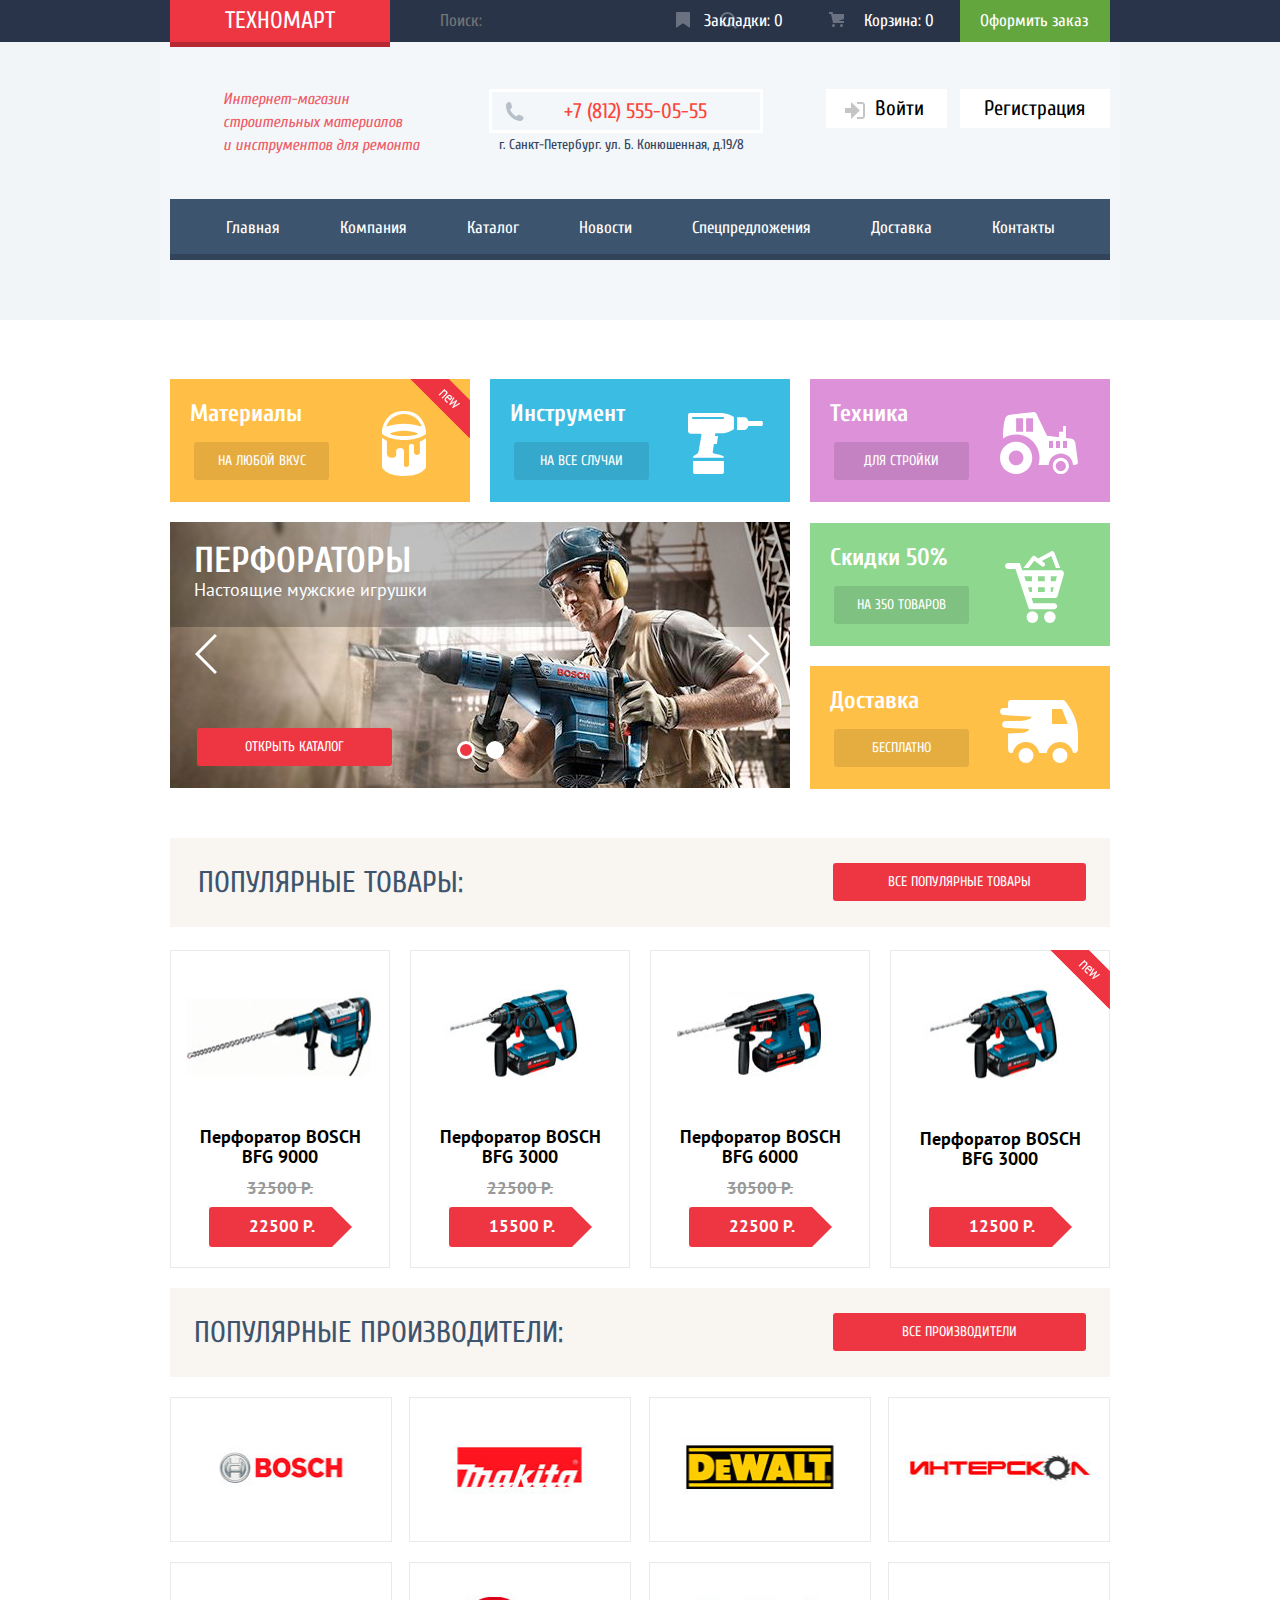
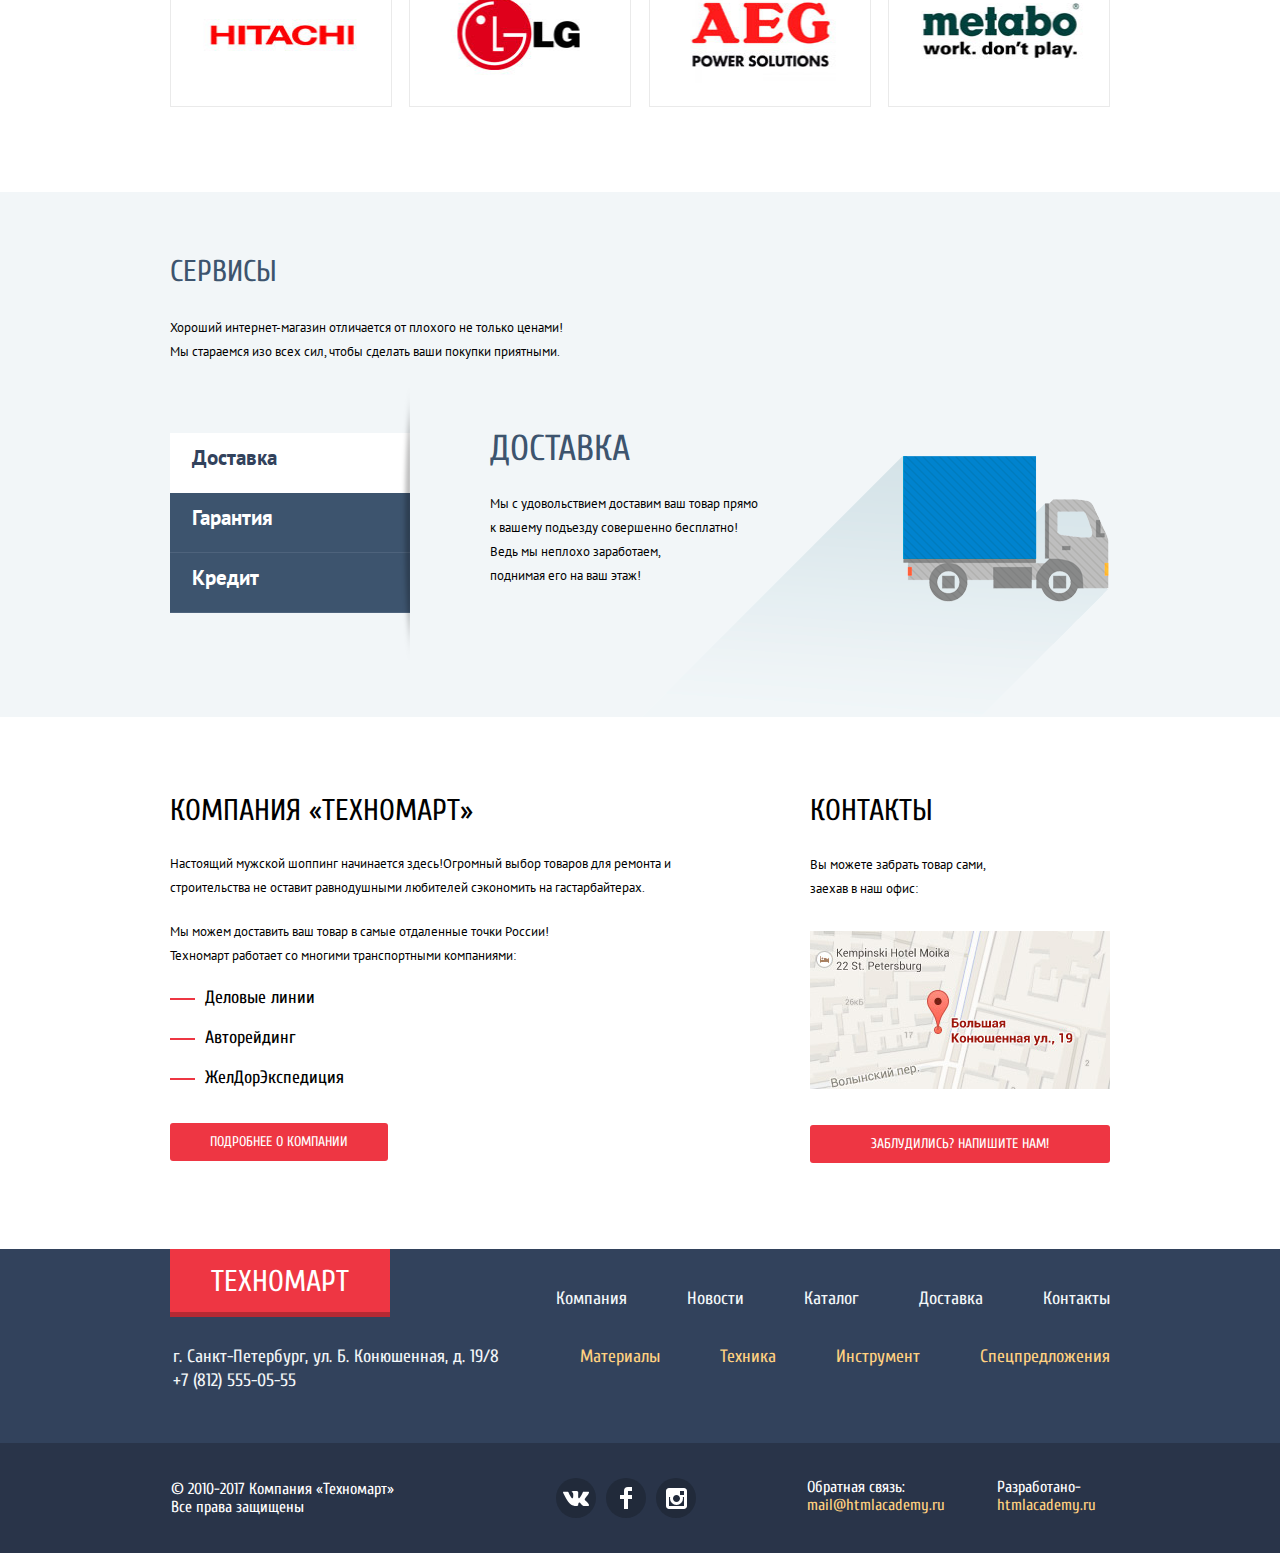
==== commit 3504a102: "Еще правки" ====
--- a/index.html
+++ b/index.html
@@ -1,5 +1,3 @@
-
-
 <!DOCTYPE html>
 <html lang="ru">
    <head>
@@ -25,7 +23,7 @@
                      </label>
                   </form>
                   <a class="menu-item menu-item-bookmark" href="#">Закладки: 0</a>
-                  <a class="menu-item menu-item-cart menu-item-cart-catalog" href="#">Корзина: 10</a>
+                  <a class="menu-item menu-item-cart" href="#">Корзина: 0</a>
                   <a class="menu-item menu-item-checkout" href="#">Оформить заказ</a>
                </div>
             </div>
@@ -40,31 +38,37 @@
                   <span class="menu-middle-adress">г. Санкт-Петербург. ул. Б. Конюшенная, д.19/8</span>
                </div>
                <div class="menu-middle-acount">
-                  <div class="user-login user-login-autorization">
-                     <a class="user-name user-navigation-authorization " href="#">Равшан Джамшутович</a>
-                  </div>
-                  <div class="autorization-user-login ">
-                     <a class="user-orders user-link" href="#">Мои заказы</a>
-                     <a class="user-profile user-link" href="#">Личный кабинет</a>
-                  </div>
+                  <ul class="user-navigation-glavnaya">
+                     <li class="user-login">
+                        <a href="#" class="user-navigation-authorization login">Войти</a>
+                     </li>
+                     <li class="user-registration">
+                        <a href="#" class="user-navigation-authorization regestration">Регистрация</a>
+                     </li>
+                  </ul>
                </div>
             </div>
             <nav class="navigation">
                <ul class="navigation-items">
                   <li class="navigation-item">
-                     <a class="navigation-breadcrumbs" href="index.html">Главная</a>
-                  </li>
-                  <li class="navigation-item">
-                     <a class="navigation-breadcrumbs" href="#">Компания</a>
-                  </li>
-                  <li class="navigation-item">
-                     <a class="navigation-breadcrumbs" href="catalog.html">Каталог</a>
-                  </li>
-                  <li class="navigation-item">
-                     <a class="navigation-breadcrumbs" href="#">Новости</a>
-                  </li>
-                  <li class="navigation-item">
-                     <a class="navigation-breadcrumbs" href="#">Спецпредложения</a>
+                     <a class="navigation-breadcrumbs
+                        " href="index.html">Главная</a>
+                  </li>
+                  <li class="navigation-item">
+                     <a class="navigation-breadcrumbs
+                        " href="#">Компания</a>
+                  </li>
+                  <li class="navigation-item">
+                     <a class="navigation-breadcrumbs
+                        " href="catalog.html">Каталог</a>
+                  </li>
+                  <li class="navigation-item">
+                     <a class="navigation-breadcrumbs
+                        " href="#">Новости</a>
+                  </li>
+                  <li class="navigation-item">
+                     <a class="navigation-breadcrumbs
+                        " href="#">Спецпредложения</a>
                   </li>
                   <li class="navigation-item">
                      <a class="navigation-breadcrumbs" href="#">Доставка</a>
@@ -76,284 +80,273 @@
             </nav>
          </div>
       </header>
-      <main class="shop-main">
-         <div class="container">
-            <ol class="breadcrumbs">
-               <li><a class="breadcrumbs-item breadcrumbs-home" href=""></a></li>
-               <li><a class="breadcrumbs-item" href="#">Каталог</a></li>
-               <li><a class="breadcrumbs-item" href="#">Инструмент</a></li>
-               <li><a class="breadcrumbs-item" href="#">Перфораторы</a></li>
-            </ol>
-            <div class="headline headline-text">
-               <h1 class="catalog-header">Перфораторы</h1>
-            </div>
-            <div class="catalog">
-               <div class="catalog-left">
-                  <form class="filter">
-                     <span class="filter-title">Фильтр:</span>
-                     <section class="price-range">
-                        <h3 class="price-control-title">Цена:</h3>
-                        <div class="min-max">
-                           <div class="minmax-line">
-                              <div class="scale"></div>
-                              <div class="minmax-toogle"></div>
-                              <div class="minmax-toogle minmax-toogle-max"></div>
-                           </div>
-                        </div>
-                        <div class="filter-price-inputs">
-                           <label class="visually-hidden" for="min">от</label>
-                           <label class="visually-hidden" for="max">до</label>
-                           <input class="filter-price-input filter-price-input-min" type="text" name="min" id="min" value="0">
-                           <span  class="filter-dash">&mdash;</span>
-                           <input class="filter-price-input filter-price-input-max" type="text" name="max" id="max" value="30000">
+      <main class="page-main">
+         <section class="promo-popular-item container">
+            <h2 class="visually-hidden">Наши услуги</h2>
+            <div class="promo-column-1">
+               <section class="slider">
+                  <div class="slider-item">
+                     <div class="slider-wrap">
+                        <h3 class="slider-title">Перфораторы</h3>
+                        <span class="slider-description">Настоящие мужские игрушки</span>
+                     </div>
+                     <img class="slider-image" src="img/offer-slider-perforator.jpg" width="620" height="266" alt="Перфораторы - настоящие мужские игрушки">
+                  </div>
+                  <div class="slider-item visually-hidden">
+                     <div class="slider-wrap">
+                        <h3 class="slider-title">Дрели</h3>
+                        <span class="slider-description">Соседям на радость</span>
+                     </div>
+                     <img class="slider-image" src="img/offer-slider-drill.jpg" width="620" height="266" alt="Дрели - соседям на радость">
+                  </div>
+                  <div class="slider-control slider-control-radio">
+                     <i class="slider-radio active"></i>
+                     <i class="slider-radio"></i>
+                  </div>
+                  <span class="slider-control slider-control-left">Предыдущий</span>
+                  <span class="slider-control slider-control-right">Следующий</span>
+                  <a href="catalog.html" class="btn btn--uppercase slider-control slider-control-link">
+                  Открыть каталог
+                  </a>
+               </section>
+               <div class="promo-info-item">
+                  <p class="item-gallery item-gallery-materials">
+                     <span class="title-info">Материалы</span><br>
+                     <a href="#" class="btn info-gallery-btn">На любой вкус</a>
+                     <img class="gallery-new" src="img/label-new.png"  width="60" height="59" alt="Новинка">
+                  </p>
+               </div>
+               <div class="promo-info-item">
+                  <p class="item-gallery item-gellery-tooling">
+                     <span class="title-info">Инструмент</span><br>
+                     <a href="#" class="btn info-gallery-btn">На все случаи</a>
+                  </p>
+               </div>
+            </div>
+            <div class="promo-column-2">
+               <div class="promo-info-item">
+                  <p class="item-gallery item-galery-techno">
+                     <span class="title-info">Техника</span><br>
+                     <a href="#" class="btn info-gallery-btn">Для стройки</a>
+                  </p>
+               </div>
+               <div class="promo-info-item">
+                  <p class="item-gallery item-galery-basket">
+                     <span class="title-info">Скидки 50%</span><br>
+                     <a href="#" class="btn info-gallery-btn">На 350 товаров</a>
+                  </p>
+               </div>
+               <div class="promo-info-item">
+                  <p class="item-gallery item-galery-car">
+                     <span class="title-info">Доставка</span><br>
+                     <a href="#" class="btn info-gallery-btn">Бесплатно</a>
+                  </p>
+               </div>
+            </div>
+         </section>
+         <section class="production container">
+            <div class="section-header-popular">
+               <h2 class="popular-price">Популярные товары:</h2>
+               <p class="headline-button">
+                  <a class="btn button-headline" href="#">Все популярные товары</a>
+               </p>
+            </div>
+            <ul class="catalog-item-container">
+               <li class="price-item-catalog">
+                  <img class="item-catalog-image" src="img/catalog-item-bfg-9000.jpg" width="218" height="132" alt="Перфоратор BOSCH BFG 9000">
+                  <ul class="item-catalog-actions">
+                     <li class="item-catalog-action">
+                        <button class="btn btn-buy" type="button">Купить</button>
+                     </li>
+                     <li  class="item-catalog-action">
+                        <button class="btn btn-bookmark">В закладки</button>
+                     </li>
+                  </ul>
+                  <p class="price-item-title-1">Перфоратор BOSCH BFG 9000</p>
+                  <p class="item-price-old">32500 Р.</p>
+                  <p class="item-price">
+                     <a class="btn btn-price" href="#">22500 Р.</a>
+                  </p>
+               </li>
+               <li class="price-item-catalog">
+                  <img class="item-catalog-image" src="img/catalog-item-bfg-3000.jpg" width="218" height="132" alt="Перфоратор BOSCH BFG 3000">
+                  <ul class="item-catalog-actions">
+                     <li class="item-catalog-action">
+                        <button class="btn btn-buy" type="button">Купить</button>
+                     </li>
+                     <li  class="item-catalog-action">
+                        <button class="btn btn-bookmark">В закладки</button>
+                     </li>
+                  </ul>
+                  <p class="price-item-title-2">Перфоратор BOSCH BFG 3000</p>
+                  <p class="item-price-old">22500 Р.</p>
+                  <p class="item-price">
+                     <a class="btn btn-price" href="#">15500 Р.</a>
+                  </p>
+               </li>
+               <li class="price-item-catalog">
+                  <img class="item-catalog-image" src="img/catalog-item-bfg-6000.jpg" width="218" height="132" alt="Перфоратор BOSCH BFG 6000">
+                  <ul class="item-catalog-actions">
+                     <li class="item-catalog-action">
+                        <button class="btn btn-buy" type="button">Купить</button>
+                     </li>
+                     <li  class="item-catalog-action">
+                        <button class="btn btn-bookmark">В закладки</button>
+                     </li>
+                  </ul>
+                  <p class="price-item-title-3">Перфоратор BOSCH BFG 6000</p>
+                  <p class="item-price-old"> 30500 Р.</p>
+                  <p class="item-price">
+                     <a class="btn btn-price" href="#">22500 Р.</a>
+                  </p>
+               </li>
+               <li class="price-item-catalog">
+                  <img class="item-catalog-image" src="img/catalog-item-bfg-3000.jpg" width="218" height="132" alt="Перфоратор BOSCH BFG 3000">
+                  <ul class="item-catalog-actions">
+                     <li class="item-catalog-action">
+                        <button class="btn btn-buy" type="button">Купить</button>
+                     </li>
+                     <li  class="item-catalog-action">
+                        <button class="btn btn-bookmark">В закладки</button>
+                     </li>
+                  </ul>
+                  <p class="price-item-title">Перфоратор BOSCH BFG 3000</p>
+                  <p class="item-price- visually-hidden"></p>
+                  <p class="item-price">
+                     <a class="btn btn-price" href="#">12500 Р.</a>
+                  </p>
+                  <img class="item-new" src="img/label-new.png" width="60" height="59" alt="Новинка">
+               </li>
+            </ul>
+         </section>
+         <section class="manufacturers container">
+            <div class="section-header  section-header-manufacturers  clearfix">
+               <h1 class="header-manufactures">Популярные производители:</h1>
+               <p class="manufacture-btn">
+                  <a class="btn  btn-manufacturers" href="catalog.html">Все производители</a>
+               </p>
+            </div>
+            <div class="manufactures-list">
+               <ul class="manufacture-lists">
+                  <li class="manufacture">
+                     <a href="#" class="manufactures-link"><img class="manufacture-image" src="img/brands-logo-1.jpg" alt="BOSCH" width="220" height="143"></a>
+                  </li>
+                  <li class="manufacture">
+                     <a href="#" class="manufactures-link"><img class="manufacture-image" src="img/brands-logo-2.jpg"
+                        alt="makita" width="220" height="143"></a>
+                  </li>
+                  <li class="manufacture">
+                     <a href="#" class="manufactures-link"><img class="manufacture-image" src="img/brands-logo-3.jpg"
+                        alt="DeWalt" width="220" height="143"></a>
+                  </li>
+                  <li class="manufacture">
+                     <a href="#" class="manufactures-link"><img class="manufacture-image" src="img/brands-logo-4.jpg"
+                        alt="Интерскол" width="220" height="143"></a>
+                  </li>
+                  <li class="manufacture">
+                     <a href="#" class="manufactures-link"><img class="manufacture-image" src="img/brands-logo-5.jpg"
+                        alt="HITACHI" width="220" height="143"></a>
+                  </li>
+                  <li class="manufacture">
+                     <a href="#" class="manufactures-link"><img class="manufacture-image" src="img/brands-logo-6.jpg"
+                        alt="LG" width="220" height="143"></a>
+                  </li>
+                  <li class="manufacture">
+                     <a href="#" class="manufactures-link"><img class="manufacture-image" src="img/brands-logo-7.jpg"
+                        alt="AEG" width="220" height="143"></a>
+                  </li>
+                  <li class="manufacture">
+                     <a href="#" class="manufactures-link"><img class="manufacture-image" src="img/brands-logo-8.jpg"
+                        alt="metabo" width="220" height="143"></a>
+                  </li>
+               </ul>
+            </div>
+         </section>
+         <section class="services">
+            <div class="container">
+               <header class="services-header">
+                  <h2 class="services-title">Сервисы</h2>
+                  <p class="services-description">Хороший интернет-магазин отличается от плохого не только ценами!
+                     Мы стараемся изо всех сил, чтобы сделать ваши покупки приятными.
+                  </p>
+               </header>
+               <div class="toogle">
+                  <input class="toogle-radio-delivery visually-hidden" type="radio" name="switcher" id="delivery" checked>
+                  <input class="toogle-radio-warranty visually-hidden" type="radio" name="switcher" id="warranty">
+                  <input class="toogle-radio-credit visually-hidden" type="radio" name="switcher" id="credit">
+                  <div class="toogle-tabs">
+                     <label class="toogle-tab toogle-tab-delivery" for="delivery">Доставка</label>
+                     <label class="toogle-tab toogle-tab-warranty" for="warranty">Гарантия</label>
+                     <label class="toogle-tab toogle-tab-credit" for="credit">Кредит</label>
+                  </div>
+                  <div class="toogle-options">
+                     <div class="toogle-option toogle-option-delivery">
+                        <h3 class="toogle-title">Доставка</h3>
+                        <p class="toogle-description">Мы с удовольствием доставим ваш товар прямо<br>
+                           к вашему подъезду совершенно бесплатно!
+                           Ведь мы неплохо заработаем,<br>
+                           поднимая его на ваш этаж!
+                        </p>
+                     </div>
+                     <div class="toogle-option toogle-option-warranty">
+                        <h3 class="toogle-title">Гарантия</h3>
+                        <p class="toogle-description toogle-description-warranty">Если купленный у нас товар поломается или  заискрит,<br>
+                           а также в случае пожара, спровоцированного его вогаранием,
+                           вы всегда можете быть уверены в нашей гарантии. Мы обменяем сгоревший товар на новый.<br>
+                           Дом уж восстановите как нибудь сами.
+                        </p>
+                     </div>
+                     <div class="toogle-option toogle-option-credit">
+                        <h3 class="toogle-title">Кредит</h3>
+                        <p class="toogle-description toogle-description-credit">Залезть в долговую яму стало проще!<br>
+                           Кредитные консультанты придут вам на помощь.
+                        </p>
+                        <p class="toogle-btn">
+                           <a class="btn" href="#">Отправить заявку</a>
+                        </p>
+                     </div>
+                  </div>
+               </div>
+            </div>
+         </section>
+         <div class="all-information-company">
+            <div class="container">
+               <div class="cmpany-content">
+                  <div class="company-row">
+                     <section class="company-column-company">
+                        <h2 class="company-info-header">Компания &laquo;Техномарт&raquo;</h2>
+                        <p class="company-title">
+                           Настоящий мужской шоппинг начинается здесь!Огромный выбор товаров для ремонта и<br>
+                           строительства не оставит равнодушными любителей сэкономить на гастарбайтерах.
+                        </p>
+                        <p class="company-title company-title-two">
+                           Мы можем доставить ваш товар в самые отдаленные точки России!<br>
+                           Техномарт работает со многими транспортными компаниями:
+                        </p>
+                        <ul class="transport-company">
+                           <li class="company-partner">Деловые линии</li>
+                           <li class="company-partner">Авторейдинг</li>
+                           <li class="company-partner">ЖелДорЭкспедиция</li>
+                        </ul>
+                        <div class="more-info-company">
+                           <a class="btn btn-company" href="">Подробнее о компании</a>
                         </div>
                      </section>
-                     <div class="filter-align"></div>
-                     <section class="makers">
-                        <h3 class="title-manufactures-catalog">Производители:</h3>
-                        <ul class="filter-manufacture-input">
-                           <li class="filter-option"><input class="visually-hidden filter-input filter-input-checkbox"
-                              type="checkbox" name="BOSCH" id="r1" checked>
-                              <label class="filter-label filter-label-checkbox" for="r1">
-                              BOSCH</label>
-                           </li>
-                           <li class="filter-option">
-                              <input class="visually-hidden filter-input filter-input-checkbox" type="checkbox"  name="Интерскол" id="r2">
-                              <label class="filter-label filter-label-checkbox" for="r2">Интерскол</label>
-                           </li>
-                           <li class="filter-option">
-                              <input class="visually-hidden filter-input filter-input-checkbox" type="checkbox" name="Makita" id="r3" checked>
-                              <label class="filter-label filter-label-checkbox" for="r3"> Makita</label>
-                           </li>
-                           <li class="filter-option">
-                              <input class="visually-hidden filter-input filter-input-checkbox" type="checkbox" name="Dewalt" id="r4">
-                              <label class="filter-label filter-label-checkbox" for="r4">Dewalt</label>
-                           </li>
-                           <li class="filter-option">
-                              <input class="visually-hidden filter-input filter-input-checkbox" type="checkbox" name="Hitachi" id="r5">
-                              <label class="filter-label filter-label-checkbox" for="r5">Hitachi</label>
-                           </li>
-                        </ul>
+                     <section class="company-column-contacts">
+                        <h2 class="contacts-header">Контакты</h2>
+                        <p class="contacts-title">
+                           Вы можете забрать товар сами,<br>
+                           заехав в наш офис:
+                        </p>
+                        <a class="map-btn" id="map-btn" href="#">
+                        <img class="map-office" src="img/map.jpg" width="300" height="158" alt="Map-office">
+                        </a>
+                        <div class="company-column-contacts">
+                           <a class="btn button-full-width btn__write-us" id="write-button" href="#">Заблудились? Напишите нам!</a>
+                        </div>
                      </section>
-                     <h3 class="power-control-title">Питание</h3>
-                     <div class="filter-power">
-                        <ul class="filter-power-input">
-                           <li class="power">
-                              <input class="visually-hidden" id="radio1" type="radio" name="power-type" value="">
-                              <label class="filter-label filter-label-radio" for="radio1">Аккумуляторные</label>
-                           </li>
-                           <li class="link">
-                              <input class="visually-hidden" id="radio2" type="radio" name="power-type">
-                              <label class="filter-label filter-label-radio" for="radio2">Сетевые</label>
-                           </li>
-                        </ul>
-                     </div>
-                     <div class="filter-btn">
-                        <button class="submit" type="submit">Показать</button>
-                     </div>
-                  </form>
-               </div>
-               <div class="catalog-right">
-                  <div class="side-topbar">
-                     <ul class="sort">
-                        <li class="sort-title">
-                           Сортировка:
-                        </li>
-                        <li class="sort-type sort-type-current"><a href="#">По цене</a></li>
-                        <li class="sort-type"><a href="#">По типу</a></li>
-                        <li class="sort-type"><a href="#">По функционалу</a></li>
-                        <li class="sort-type sort-type-arrow sort-type-current">
-                           <a href="#">
-                              <svg xmlns="http://www.w3.org/2000/svg" width="11" height="10" viewBox="0 0 11 10">
-                                 <path fill="#231F20" d="M5.5 0L0 10h11"/>
-                              </svg>
-                              <span class="visually-hidden">UP</span>
-                           </a>
-                        </li>
-                        <li class="sort-type sort-type-arrow">
-                           <a href="#">
-                              <svg xmlns="http://www.w3.org/2000/svg" width="11" height="10" viewBox="0 0 11 10">
-                                 <path fill="#231F20" d="M5.5 10L0 0h11"/>
-                              </svg>
-                              <span class="visually-hidden">DOWN</span>
-                           </a>
-                        </li>
-                     </ul>
-                  </div>
-                  <ul class="price-items-catalog">
-                     <li class="price-item-catalog">
-                        <img class="item-catalog-image" src="img/catalog-item-bfg-3000.jpg" width="218" height="132" alt="Перфоратор BOSCH BFG 3000">
-                        <ul class="item-catalog-actions">
-                           <li class="item-catalog-action">
-                              <button class="btn btn-buy" type="button">Купить</button>
-                           </li>
-                           <li  class="item-catalog-action">
-                              <button class="btn btn-bookmark">В закладки</button>
-                           </li>
-                        </ul>
-                        <p class="price-item-title-catalog">Перфоратор BOSCH BFG 3000</p>
-                        <p class="item-price-old">22500 Р.</p>
-                        <p class="item-price">
-                           <a class="btn btn-price" href="#">15500 Р.</a>
-                        </p>
-                     </li>
-                     <li class="price-item-catalog">
-                        <img class="item-catalog-image" src="img/catalog-item-bfg-6000.jpg" width="218" height="132" alt="Перфоратор BOSCH BFG 6000">
-                        <ul class="item-catalog-actions">
-                           <li class="item-catalog-action">
-                              <button class="btn btn-buy" type="button">Купить</button>
-                           </li>
-                           <li  class="item-catalog-action">
-                              <button class="btn btn-bookmark">В закладки</button>
-                           </li>
-                        </ul>
-                        <p class="price-item-title-catalog">Перфоратор BOSCH BFG 6000</p>
-                        <p class="item-price-old">30500 Р.</p>
-                        <p class="item-price">
-                           <a class="btn btn-price" href="#">25500 Р.</a>
-                        </p>
-                     </li>
-                     <li class="price-item-catalog">
-                        <img class="item-catalog-image" src="img/catalog-item-bfg-2000.jpg" width="218" height="132" alt="Перфоратор BOSCH BFG 3000">
-                        <ul class="item-catalog-actions">
-                           <li class="item-catalog-action">
-                              <button class="btn btn-buy" type="button">Купить</button>
-                           </li>
-                           <li  class="item-catalog-action">
-                              <button class="btn btn-bookmark">В закладки</button>
-                           </li>
-                        </ul>
-                        <p class="price-item-title">Перфоратор BOSCH BFG 2000</p>
-                        <p class="price-item-title visually-hidden"></p>
-                        <p class="item-price">
-                           <a class="btn btn-price" href="#">12500 Р.</a>
-                        </p>
-                        <img class="item-new" src="img/label-new.png" width="60" height="59" alt="Новинка">
-                     </li>
-                     <li class="price-item-catalog">
-                        <img class="item-catalog-image" src="img/catalog-item-bfg-3000.jpg" width="218" height="132" alt="Перфоратор BOSCH BFG 3000">
-                        <ul class="item-catalog-actions">
-                           <li class="item-catalog-action">
-                              <button class="btn btn-buy" type="button">Купить</button>
-                           </li>
-                           <li  class="item-catalog-action">
-                              <button class="btn btn-bookmark">В закладки</button>
-                           </li>
-                        </ul>
-                        <p class="price-item-title-catalog">Перфоратор BOSCH BFG 3000</p>
-                        <p class="item-price-old">22500 Р.</p>
-                        <p class="item-price">
-                           <a class="btn btn-price" href="#">15500 Р.</a>
-                        </p>
-                     </li>
-                     <li class="price-item-catalog">
-                        <img class="item-catalog-image" src="img/catalog-item-bfg-6000.jpg" width="218" height="132" alt="Перфоратор BOSCH BFG 3000">
-                        <ul class="item-catalog-actions">
-                           <li class="item-catalog-action">
-                              <button class="btn btn-buy" type="button">Купить</button>
-                           </li>
-                           <li  class="item-catalog-action">
-                              <button class="btn btn-bookmark">В закладки</button>
-                           </li>
-                        </ul>
-                        <p class="price-item-title-catalog">Перфоратор BOSCH BFG 6000</p>
-                        <p class="item-price-old">30500 Р.</p>
-                        <p class="item-price">
-                           <a class="btn btn-price" href="#">25500 Р.</a>
-                        </p>
-                        <img class="item-new" src="img/label-new.png" width="60" height="59" alt="Новинка">
-                     </li>
-                     <li class="price-item-catalog">
-                        <img class="item-catalog-image" src="img/catalog-item-bfg-2000.jpg" width="218" height="132" alt="Перфоратор BOSCH BFG 3000">
-                        <ul class="item-catalog-actions">
-                           <li class="item-catalog-action">
-                              <button class="btn btn-buy" type="button">Купить</button>
-                           </li>
-                           <li  class="item-catalog-action">
-                              <button class="btn btn-bookmark">В закладки</button>
-                           </li>
-                        </ul>
-                        <p class="price-item-title">Перфоратор BOSCH BFG 2000</p>
-                        <p class="price-item-title visually-hidden"></p>
-                        <p class="item-price">
-                           <a class="btn btn-price" href="#">12500 Р.</a>
-                        </p>
-                     </li>
-                     <li class="price-item-catalog">
-                        <img class="item-catalog-image" src="img/catalog-item-bfg-3000.jpg" width="218" height="132" alt="Перфоратор BOSCH BFG 3000">
-                        <ul class="item-catalog-actions">
-                           <li class="item-catalog-action">
-                              <button class="btn btn-buy" type="button">Купить</button>
-                           </li>
-                           <li  class="item-catalog-action">
-                              <button class="btn btn-bookmark">В закладки</button>
-                           </li>
-                        </ul>
-                        <p class="price-item-title-catalog">Перфоратор BOSCH BFG 3000</p>
-                        <p class="item-price-old">22500 Р.</p>
-                        <p class="item-price">
-                           <a class="btn btn-price" href="#">15500 Р.</a>
-                        </p>
-                        <img class="item-new" src="img/label-new.png" width="60" height="59" alt="Новинка">
-                     </li>
-                     <li class="price-item-catalog">
-                        <img class="item-catalog-image" src="img/catalog-item-bfg-6000.jpg" width="218" height="132" alt="Перфоратор BOSCH BFG 3000">
-                        <ul class="item-catalog-actions">
-                           <li class="item-catalog-action">
-                              <button class="btn btn-buy" type="button">Купить</button>
-                           </li>
-                           <li  class="item-catalog-action">
-                              <button class="btn btn-bookmark">В закладки</button>
-                           </li>
-                        </ul>
-                        <p class="price-item-title-catalog">Перфоратор BOSCH BFG 6000</p>
-                        <p class="item-price-old">30500 Р.</p>
-                        <p class="item-price">
-                           <a class="btn btn-price" href="#">25500 Р.</a>
-                        </p>
-                     </li>
-                     <li class="price-item-catalog">
-                        <img class="item-catalog-image" src="img/catalog-item-bfg-2000.jpg" width="218" height="132" alt="Перфоратор BOSCH BFG 3000">
-                        <ul class="item-catalog-actions">
-                           <li class="item-catalog-action">
-                              <button class="btn btn-buy" type="button">Купить</button>
-                           </li>
-                           <li  class="item-catalog-action">
-                              <button class="btn btn-bookmark">В закладки</button>
-                           </li>
-                        </ul>
-                        <p class="price-item-title">Перфоратор BOSCH BFG 2000</p>
-                        <p class="price-item-title visually-hidden"></p>
-                        <p class="item-price">
-                           <a class="btn btn-price" href="#">12500 Р.</a>
-                        </p>
-                     </li>
-                  </ul>
-                  <ol class="pagination">
-                     <li class="pagination-item">
-                        <a class=" page-btn page-btn-active" href="#">1</a>
-                     </li>
-                     <li class="pagination-item">
-                        <a href="#" class="page-btn">2</a>
-                     </li>
-                     <li class="pagination-item">
-                        <a href="#" class="page-btn">3</a>
-                     </li>
-                     <li><a class="page-btn-next" href="#">Следующия</a></li>
-                  </ol>
-               </div>
-            </div>
-         </div>
-         <div class="info-about">
-            <div class="container">
-               <section class="paragraph-about">
-                  <h2 class="header-paragraph">ПАРА СЛОВ О ПЕРФОРАТОРАХ</h2>
-                  <p class="paragraph-title-info">
-                     Перфоратор - универсальный строительный инструмент. Предназначен для сверления и долбления отверстий в кирпиче, бетоне и камне<br>
-                     Существуют электромеханические и пневматические перфораторы.Современные модели могут выполнять функции дрели, шуруповерта и отбойного молотка. В<br>
-                     В ассортиментном ряду есть выбор "трехрежимников":в одном устройстве будут совмещены отбойный молоток и ударная дрель.
-                  </p>
-               </section>
+                  </div>
+               </div>
             </div>
          </div>
       </main>
@@ -410,9 +403,9 @@
          <div class="footer-two">
             <div class="container">
                <div class="footer-bottom">
-                  <span class="footer-bottom-copyright">© 2010-2017 Компания «Техномарт»
-                  Все права защищены
-                  </span>
+                  <p class="footer-bottom-copyright">© 2010-2017 Компания «Техномарт»<br>
+                     Все права защищены
+                  </p>
                   <div class="footer-bottom-social">
                      <ul class="social">
                         <li class="social-item">
@@ -436,25 +429,46 @@
                      <p class="footer-bottom-email">Обратная связь:<br>
                         <a class="link-mail" href="mailto:mail@htmlacademy.ru">mail@htmlacademy.ru</a>
                      </p>
-                     <p class="footer-bottom-web-studio">Разработано:<br>
-                        <a class="link-mail" href="https://htmlacademy.ru">HTML Academy</a>
+                     <p class="footer-bottom-web-studio">Разработано-<br>
+                        <a class="link-mail" href="https://htmlacademy.ru">htmlacademy.ru</a>
                      </p>
                   </div>
                </div>
             </div>
          </div>
       </footer>
-      <section class="modal modal-cart modal-show">
-         <button type="button" name="close-cart" class="modal-close">Закрыть</button>
-         <div class="wrapper">
-            <span class="modal-message modal-message-green">Товар добавлен в корзину!</span>
-         </div>
-         <div class="wrapper-submit">
-            <a href="#" class="btn">Оформить заказ</a>
-            <a href="#" class="btn">Продолжить покупки</a>
-         </div>
-      </section>
-      <script type="text/javascript" src="js/script-min.js"></script>
+      <section class="modal modal-write-us modal-show">
+    <h2 class="visually-hidden">Напишите нам</h2>
+    <button type="button" name="close-write-us" class="modal-close">
+      Закрыть
+    </button>
+    <form action="/" method="post" class="form write-us">
+      <div class="container">
+        <label>
+          Ваше имя:
+          <input type="text" name="person" value="" placeholder="Представьтесь пожалуйста">
+        </label>
+        <label>
+          Ваше e-mail:
+          <input type="text" name="email" value="" placeholder="Для отправки ответа">
+        </label>
+        <label>
+          Текст письма:
+          <textarea name="message" cols="30" rows="5" placeholder="В свободной форме"></textarea>
+        </label>
+      </div>
+      <div class="wrapper-submit">
+        <button type="submit" name="write-us" class="btn  write-us-submit">Отправить</button>
+      </div>
+    </form>
+  </section>
+
+    <section class="modal modal-map modal-show">
+      <h2 class="visually-hidden">Схема проезда</h2>
+      <button type="button" name="close-map" class="modal-close">Закрыть</button>
+      <iframe src="https://yandex.ru/map-widget/v1/-/CBUfZRVJ8C" width="940" height="450" frameborder="0">г. Санкт-Петербург, ул. Б. Конюшенная, д. 19/8</iframe>
+    </section>
+      <script type="text/javascript" src="js/script-min.js" ></script>
    </body>
 </html>
 
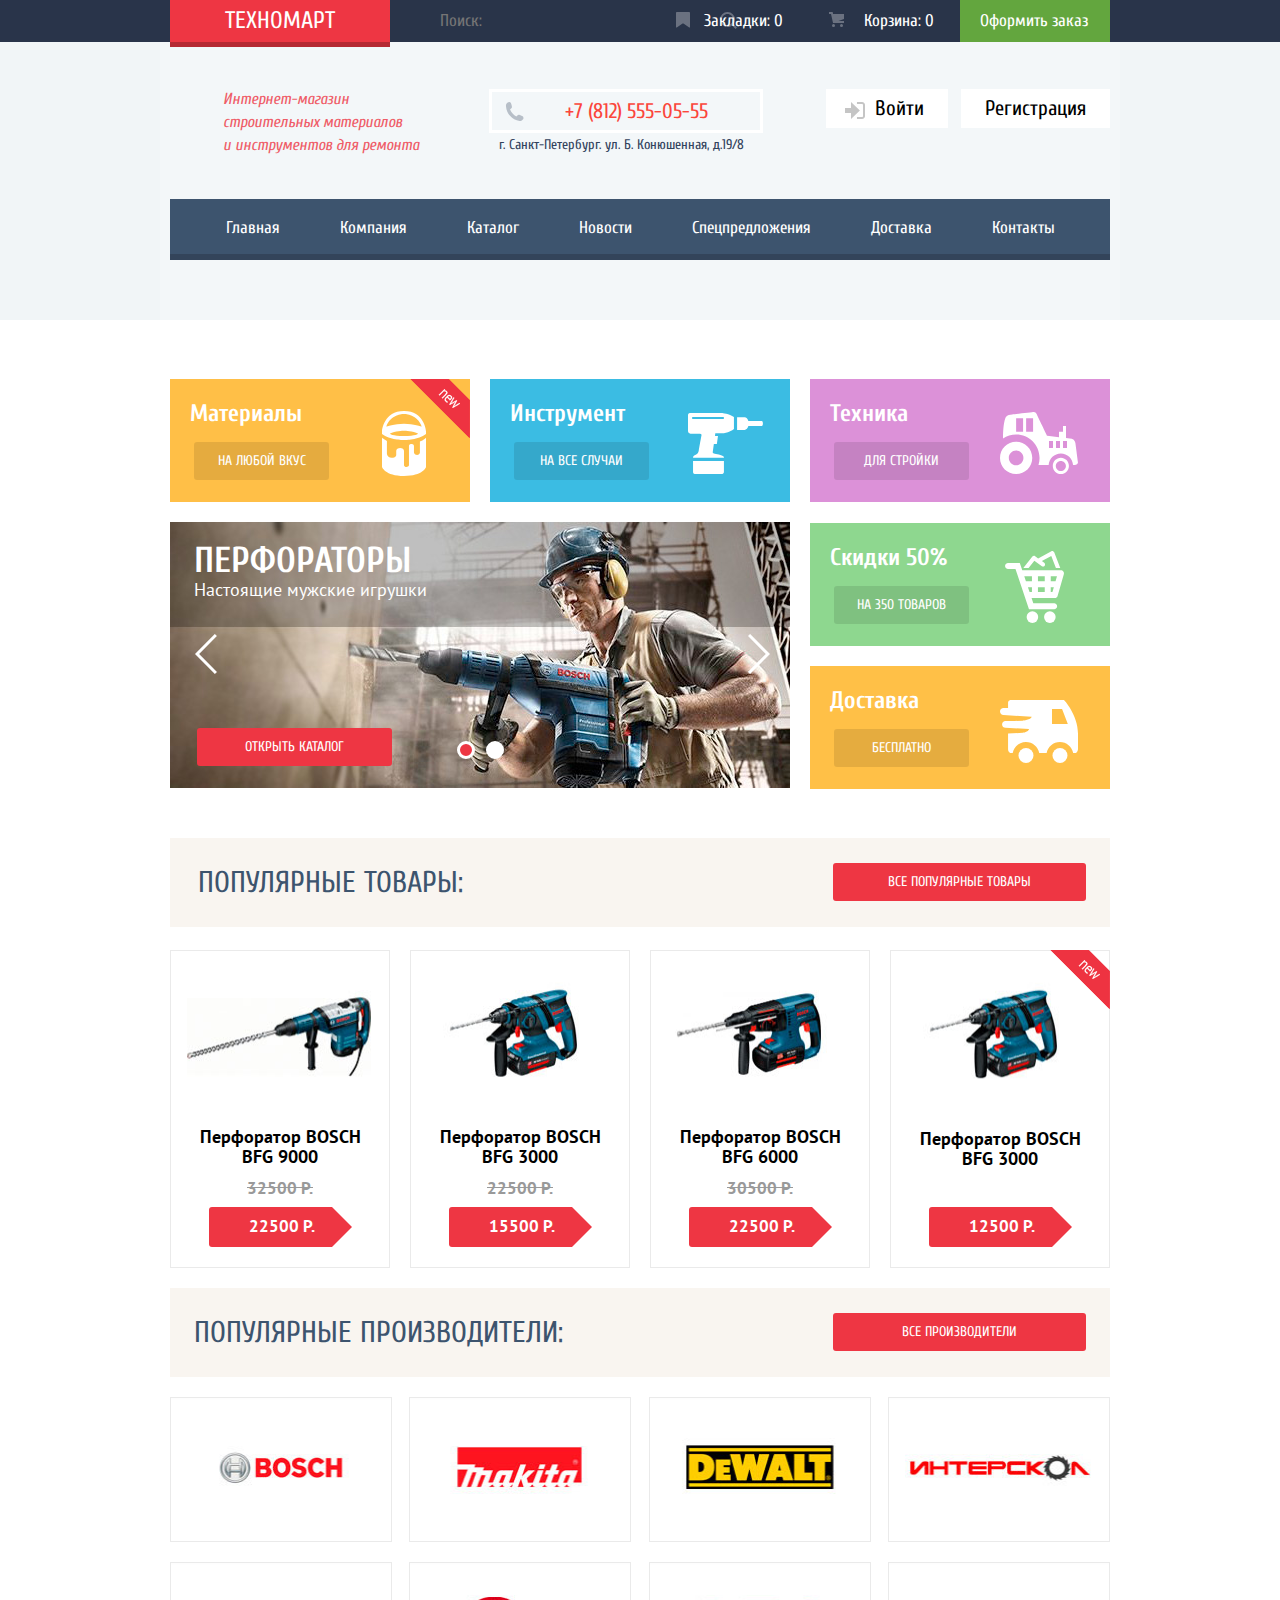
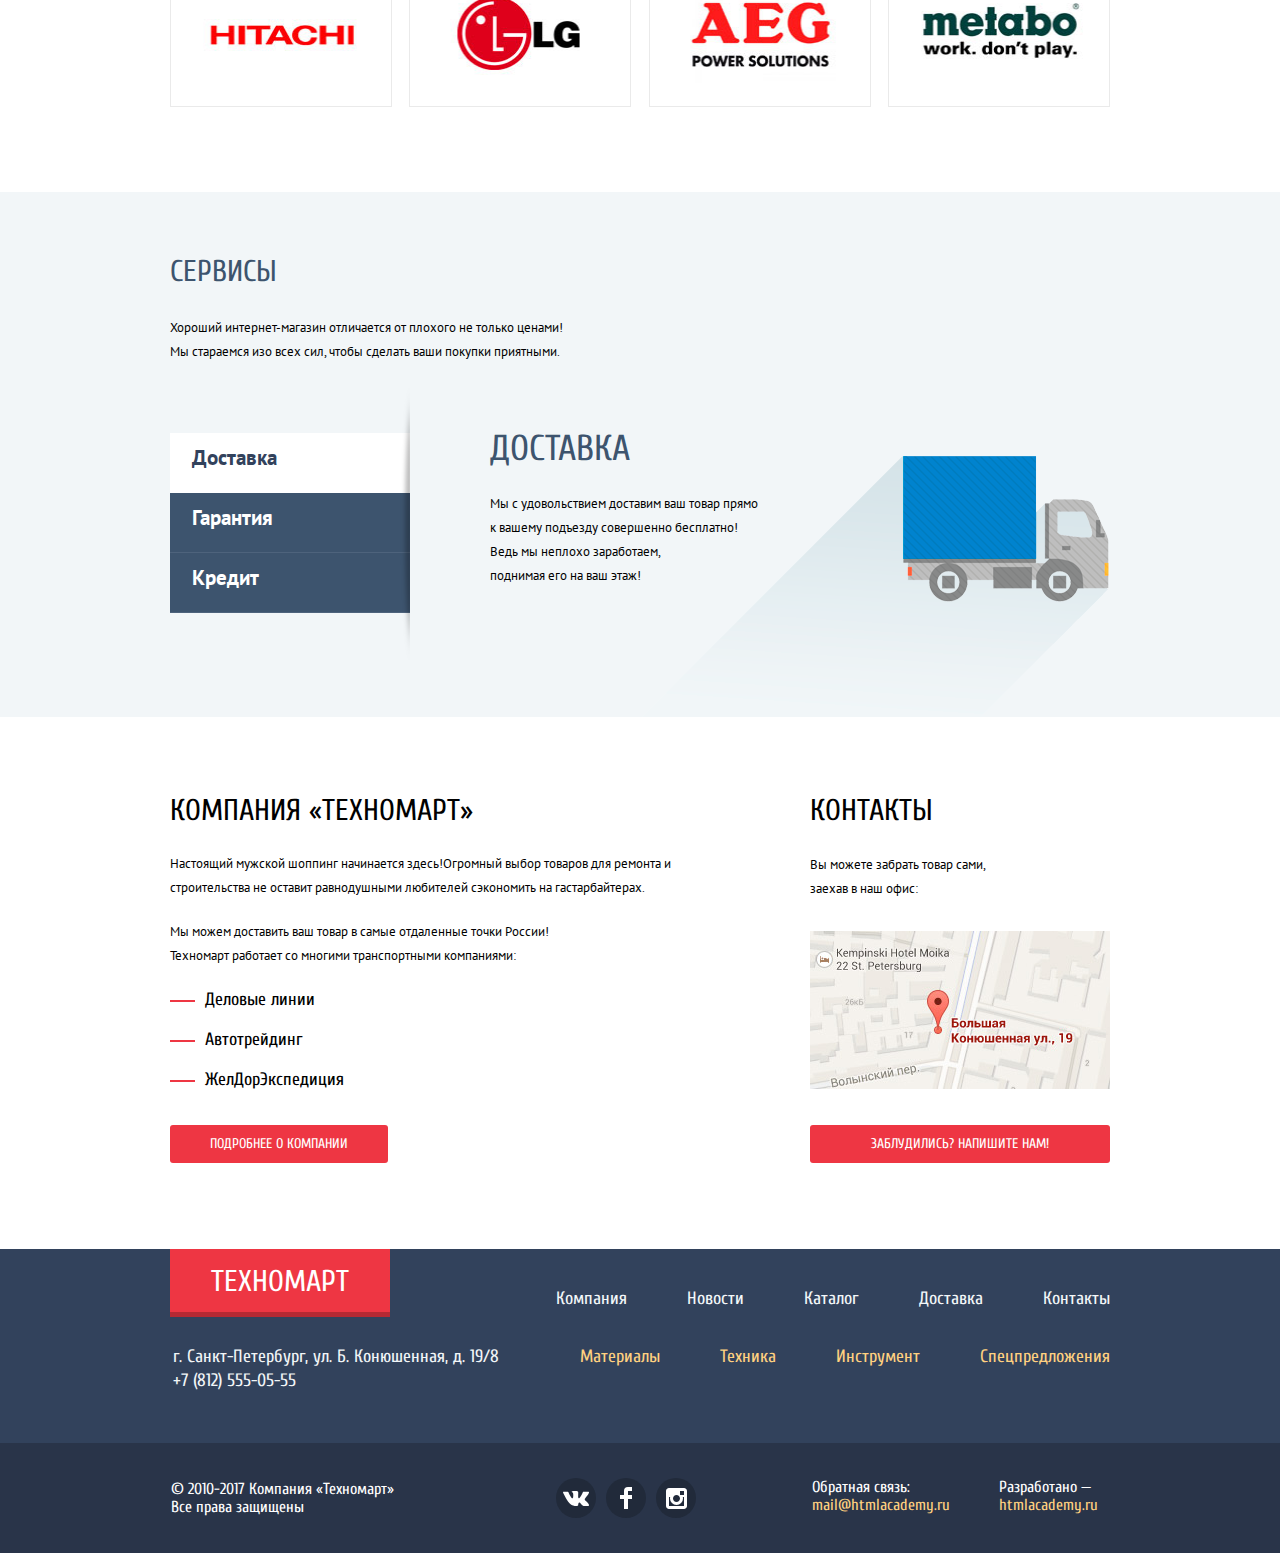
==== commit fc38db8e: "правки" ====
--- a/index.html
+++ b/index.html
@@ -30,7 +30,7 @@
          </div>
          <div class="menu-navigation container">
             <div class="menu-middle-panel">
-               <p class="menu-middle-info">Интернет-магазин<br>  строительных материалов<br>
+               <p class="menu-middle-info">Интернет-магазин  строительных материалов<br>
                   и инструментов для ремонта
                </p>
                <div class="menu-middle-info-contacts">
@@ -111,14 +111,14 @@
                </section>
                <div class="promo-info-item">
                   <p class="item-gallery item-gallery-materials">
-                     <span class="title-info">Материалы</span><br>
+                     <span class="title-info">Материалы</span>
                      <a href="#" class="btn info-gallery-btn">На любой вкус</a>
                      <img class="gallery-new" src="img/label-new.png"  width="60" height="59" alt="Новинка">
                   </p>
                </div>
                <div class="promo-info-item">
                   <p class="item-gallery item-gellery-tooling">
-                     <span class="title-info">Инструмент</span><br>
+                     <span class="title-info">Инструмент</span>
                      <a href="#" class="btn info-gallery-btn">На все случаи</a>
                   </p>
                </div>
@@ -126,19 +126,19 @@
             <div class="promo-column-2">
                <div class="promo-info-item">
                   <p class="item-gallery item-galery-techno">
-                     <span class="title-info">Техника</span><br>
+                     <span class="title-info">Техника</span>
                      <a href="#" class="btn info-gallery-btn">Для стройки</a>
                   </p>
                </div>
                <div class="promo-info-item">
                   <p class="item-gallery item-galery-basket">
-                     <span class="title-info">Скидки 50%</span><br>
+                     <span class="title-info">Скидки 50%</span>
                      <a href="#" class="btn info-gallery-btn">На 350 товаров</a>
                   </p>
                </div>
                <div class="promo-info-item">
                   <p class="item-gallery item-galery-car">
-                     <span class="title-info">Доставка</span><br>
+                     <span class="title-info">Доставка</span>
                      <a href="#" class="btn info-gallery-btn">Бесплатно</a>
                   </p>
                </div>
@@ -282,7 +282,7 @@
                   <div class="toogle-options">
                      <div class="toogle-option toogle-option-delivery">
                         <h3 class="toogle-title">Доставка</h3>
-                        <p class="toogle-description">Мы с удовольствием доставим ваш товар прямо<br>
+                        <p class="toogle-description toogle-description-credit">Мы с удовольствием доставим ваш товар прямо<br>
                            к вашему подъезду совершенно бесплатно!
                            Ведь мы неплохо заработаем,<br>
                            поднимая его на ваш этаж!
@@ -290,7 +290,7 @@
                      </div>
                      <div class="toogle-option toogle-option-warranty">
                         <h3 class="toogle-title">Гарантия</h3>
-                        <p class="toogle-description toogle-description-warranty">Если купленный у нас товар поломается или  заискрит,<br>
+                        <p class="toogle-description toogle-description-warranty">Если купленный у нас товар поломается или  заискрит,
                            а также в случае пожара, спровоцированного его вогаранием,
                            вы всегда можете быть уверены в нашей гарантии. Мы обменяем сгоревший товар на новый.<br>
                            Дом уж восстановите как нибудь сами.
@@ -316,16 +316,17 @@
                      <section class="company-column-company">
                         <h2 class="company-info-header">Компания &laquo;Техномарт&raquo;</h2>
                         <p class="company-title">
-                           Настоящий мужской шоппинг начинается здесь!Огромный выбор товаров для ремонта и<br>
+                           Настоящий мужской шоппинг начинается здесь!Огромный выбор товаров для ремонта и
                            строительства не оставит равнодушными любителей сэкономить на гастарбайтерах.
                         </p>
                         <p class="company-title company-title-two">
-                           Мы можем доставить ваш товар в самые отдаленные точки России!<br>
+                           Мы можем доставить ваш товар в самые отдаленные точки России!</p>
+                           <p class="company-title company-title-two">
                            Техномарт работает со многими транспортными компаниями:
                         </p>
                         <ul class="transport-company">
                            <li class="company-partner">Деловые линии</li>
-                           <li class="company-partner">Авторейдинг</li>
+                           <li class="company-partner">Автотрейдинг</li>
                            <li class="company-partner">ЖелДорЭкспедиция</li>
                         </ul>
                         <div class="more-info-company">
@@ -335,7 +336,7 @@
                      <section class="company-column-contacts">
                         <h2 class="contacts-header">Контакты</h2>
                         <p class="contacts-title">
-                           Вы можете забрать товар сами,<br>
+                           Вы можете забрать товар сами,
                            заехав в наш офис:
                         </p>
                         <a class="map-btn" id="map-btn" href="#">
@@ -403,9 +404,9 @@
          <div class="footer-two">
             <div class="container">
                <div class="footer-bottom">
-                  <p class="footer-bottom-copyright">© 2010-2017 Компания «Техномарт»<br>
-                     Все права защищены
-                  </p>
+                  <span class="footer-bottom-copyright">© 2010-2017 Компания «Техномарт»
+                  Все права защищены
+                  </span>
                   <div class="footer-bottom-social">
                      <ul class="social">
                         <li class="social-item">
@@ -426,10 +427,10 @@
                      </ul>
                   </div>
                   <div class="footer-bottom-email-studio">
-                     <p class="footer-bottom-email">Обратная связь:<br>
+                     <p class="footer-bottom-email">Обратная связь:
                         <a class="link-mail" href="mailto:mail@htmlacademy.ru">mail@htmlacademy.ru</a>
                      </p>
-                     <p class="footer-bottom-web-studio">Разработано-<br>
+                     <p class="footer-bottom-web-studio">Разработано  —
                         <a class="link-mail" href="https://htmlacademy.ru">htmlacademy.ru</a>
                      </p>
                   </div>
@@ -466,7 +467,7 @@
     <section class="modal modal-map modal-show">
       <h2 class="visually-hidden">Схема проезда</h2>
       <button type="button" name="close-map" class="modal-close">Закрыть</button>
-      <iframe src="https://yandex.ru/map-widget/v1/-/CBUfZRVJ8C" width="940" height="450" frameborder="0">г. Санкт-Петербург, ул. Б. Конюшенная, д. 19/8</iframe>
+      <iframe src="https://yandex.ru/map-widget/v1/-/CBUfZRVJ8C" width="940" height="450" ></iframe>
     </section>
       <script type="text/javascript" src="js/script-min.js" ></script>
    </body>
--- a/css/style-min.css
+++ b/css/style-min.css
@@ -1 +1 @@
-body{margin:0;padding:0;min-width:940px;font-family:"PT Sans","Cuprum","Arial",sans-serif;font-size:13px;line-height:24px;font-weight:normal;color:#000;position:relative}.visually-hidden{position:absolute;overflow:hidden;clip:rect(0 0 0 0);height:1px;width:1px;margin:-1px;padding:0;border:0}.container{width:940px;margin:0 auto;padding:0 10px}.top-menu-info{background-color:#29344a}.menu-navigation{padding-top:30px;padding-bottom:60px;background-color:#f3f7f9}.btn{display:inline-block;vertical-align:top;box-sizing:border-box;min-height:38px;min-width:150px;margin:0 auto;padding:10px 5px;position:relative;background-color:#ee3643;color:#fff;outline:0;border:0;border-radius:3px;font-family:"Cuprum","Arial",sans-serif;text-align:center;font-size:14px;line-height:18px;text-decoration:none;text-transform:uppercase}.btn:hover{cursor:pointer;background-color:#ca2c37}.btn:active{background-color:#ba2732}.catalog-header{font-size:30px;line-height:30px;color:#32425c}.info-header{text-transform:uppercase;color:#000;background:#f2f6f8;font-size:30px;font-family:"Cuprum","Arial",sans-serif}.slider-info{font-size:36px;line-height:30px;color:#fff}.popular-manufacturers{font-size:30px;line-height:30px;color:#32425c}.dilivery-header{text-transform:uppercase;color:#32425c;font-size:36px;font-family:"Cuprum","Arial",sans-serif;font-weight:400;font-style:normal;line-height:24px}.contacts-header{font-size:30px;line-height:24px;color:#000;text-transform:uppercase}.company-info-header{font-size:30px;line-height:24px;color:#000;text-transform:uppercase}.header-paragraph{font-size:30px;line-height:24px;color:#000;margin:0;margin-bottom:28px;padding:0;font-size:30px;line-height:24px;font-weight:normal;text-transform:uppercase;font-weight:400;font-family:"Cuprum","Arial",sans-serif}.popular-price{font-size:30px;line-height:30px;color:#32425c}h3{font-size:18px;line-height:30px;color:#000}.main-header{min-width:940px;min-height:320px;font-size:17px;font-family:'Cuprum';background-color:#f1f5f7}.top-header{background-color:#293449;font-size:0}a{text-decoration:none}.top-panel{display:flex;flex-direction:row;align-items:stretch;max-height:42px;background-color:#293449}.menu-item{display:flex;flex-direction:row;align-items:center;position:relative;padding-left:50px;padding-right:30px;max-height:42px;white-space:nowrap;color:#fff;text-decoration:none}.menu-item:hover{background-color:#212a3a}.menu-item:active{background-color:#161d29}.menu-item::before{opacity:.3}.menu-item:hover::before{opacity:1}.menu-item:active::before{opacity:.5}.top-panel-item-search{padding-left:0;padding-right:0;flex-grow:1}.top-panel-search-icon{position:absolute;top:12px;left:720px;width:17px;height:17px;opacity:.3}.top-panel-item-search:hover .top-panel-search-icon{opacity:.5}.menu-top-input:active ~ .top-panel-search-icon path{fill:#ee3643}.menu-top-label{width:100%}.menu-top-input{height:42px;padding-left:50px;padding-bottom:2px;border:0;font-family:"Cuprum","Arial",sans-serif;font-size:17px;width:100%;background-color:transparent}.menu-top-input:focus{outline:0;background-color:#fff;color:#000}.menu-item-bookmark{padding-right:32px;font-size:17px;font-weight:400;font-style:normal;font-family:"Cuprum","Arial",sans-serif;text-decoration:none}.menu-item-bookmark::before{content:"";position:absolute;top:12px;left:22px;width:14px;height:16px;background:url("../img/icon-bookmark.svg") no-repeat}.menu-item-cart{padding-left:49px;padding-right:26px;font-size:17px;line-height:18px;font-weight:400;font-style:normal;font-family:"Cuprum","Arial",sans-serif;text-decoration:none}.menu-item-cart::before{content:"";position:absolute;top:12px;left:14px;width:15px;height:15px;background:url("../img/icon-cart.svg") no-repeat}.menu-item-checkout{padding-left:20px;padding-right:22px;font-size:17px;line-height:18px;font-weight:400;font-style:normal;font-family:"Cuprum","Arial",sans-serif;text-decoration:none;background-color:#63a63e}.menu-item-checkout:hover{background-color:#5fbb2d}.menu-item-checkout:active{background-color:#518534;color:#8b8e94}.logo{display:inline-block;vertical-align:top;position:relative;box-sizing:border-box;margin:0;padding:9px 10px;width:220px;min-height:42px;background-color:#ee3643;color:#fff;text-align:center;font-family:"Cuprum","Arial",sans-serif;font-size:24px;line-height:24px;text-transform:uppercase;text-decoration:none}.logo-border{position:absolute;left:0;right:0;bottom:-5px;height:5px;background-color:#b52933;z-index:2}.menu-middle-info{box-sizing:border-box;width:289px;margin-left:10px;padding:0;padding-left:43px;padding-top:0;font-size:16px;line-height:23px;font-weight:400;font-style:italic;font-family:"Cuprum","Arial",sans-serif;color:#ef5c67}.menu-middle-panel{display:flex;align-items:center}.menu-middle-info-contacts{display:flex;text-align:center;flex-direction:column;margin-left:20px}.menu-middle-acount{min-width:300px;text-align:center;min-height:68px;align-items:flex-start;margin-left:26px}.contact-phone{position:relative;color:#fb463c;width:222px;font-size:21px;line-height:18px;border:3px solid #fff;padding:10px 0;padding-right:13px;padding-left:33px}.contact-phone::before{content:"";position:absolute;height:20px;width:20px;top:10px;left:13px;background-image:url("../img/icon-phone.svg");background-repeat:no-repeat;background-position:0 0}.menu-middle-adress{width:265px;font-size:14px;line-height:24px;color:#32425c;margin:0;padding:0;font-weight:400;font-style:normal;font-family:"Cuprum","Arial",sans-serif}.user-navigation-glavnaya{display:flex;min-width:300px;min-height:68px;flex-direction:row;margin:0;padding:0;list-style:none;align-items:flex-start}.user-registration{width:150px}.user-login{min-width:120px;min-height:39px;padding-left:37px;margin-right:13px}.user-login:last-child{margin-right:0}.user-login.user-login-autorization{min-width:120px;min-height:39px;padding-left:2px}.user-navigation-authorization{display:flex;flex-direction:row;align-items:center;position:relative;height:39px;padding:0 24px;background-color:#fff;color:#000;font-family:"Cuprum","Arial",sans-serif;font-weight:400;font-style:normal;font-size:21px;line-height:18px;text-decoration:none}.user-navigation-authorization:hover{color:#ee3643}.user-navigation-authorization:active{color:#c5c5c6}.login{padding-right:24px;padding-left:49px}.login::before{content:"";position:absolute;top:13px;left:19px;width:20px;height:17px;background:url("../img/icon-login.svg") no-repeat;opacity:1}.login:hover::before{color:#293449}.login:active::before{opacity:.3}.user-name{display:flex;flex-direction:row;align-items:center;position:relative;height:45px;padding:0;padding-top:4px;padding-left:59px;padding-right:57px;margin-bottom:6px;background-color:#fff;color:#000;font-size:21px;line-height:21px;text-decoration:none}.user-name::before{content:"";position:absolute;top:14px;left:13px;width:20px;height:17px;background:url("../img/icon-user.svg") no-repeat;opacity:.3}.user-name:after{content:"";position:absolute;top:15px;right:10px;width:21px;height:17px;background:url("../img/icon-logout.svg") no-repeat;opacity:.3}.user-name:hover::before{opacity:1}.user-name:hover::after{opacity:1}.user-link{font-size:16px;line-height:18px;color:#32425c}.user-link:hover{color:#ee4d59}.user-link:active{color:#c5c5c5}.user-orders{position:relative;color:●#32425c}.user-profile{margin:0;margin-top:-5px;padding:0;list-style:none}.autorization-user-login{display:inline-block;font-size:16px;line-height:18px;padding-right:23px}.user-orders:not(:last-child)::after{content:"●";margin:0 8px 0 10px;font-size:10px;vertical-align:top;color:#32425c;text-decoration:none}.navigation{min-height:55px;font-size:17px;line-height:17px;color:#fff;background-color:#3d546e;border-bottom:6px solid #33445a;margin-top:26px}.navigation-items{display:flex;flex-direction:row;margin:0;padding:0;list-style:none}.navigation-item:first-child{margin-left:auto}.navigation-item:last-child{margin-right:auto}.navigation-breadcrumbs{display:inline-block;vertical-align:top;box-sizing:border-box;padding:20px 30px 16px;font-weight:400;font-style:normal;font-size:17px;line-height:17px;font-family:"Cuprum","Arial",sans-serif;text-decoration:none;color:#fff}.navigation-breadcrumbs:hover{background-color:#293449}.navigation-breadcrumbs:active{background-color:#293449;color:#8e939c}.promo-popular-item{min-height:410px;margin-top:59px;display:flex;flex-wrap:wrap;justify-content:space-between}.promo-column-1{display:flex;justify-content:space-between;width:620px;margin-right:20px;flex-wrap:wrap;flex-direction:row}.promo-column-2{display:flex;width:300px;flex-direction:column;justify-content:space-between}.slider{position:relative;width:620px;padding-top:18px;order:1}.slider-item{height:266px}.slider-wrap{position:absolute;padding:24px;display:flex;flex-direction:column;justify-content:center;text-align:left}.slider-title{margin:0 0 2px;font-family:"Cuprum","Arial",sans-serif;font-size:36px;line-height:30px;font-weight:700;text-transform:uppercase;color:#fff}.slider-description{font-family:"PT Sans","Arial",sans-serif;font-size:18px;line-height:24px;color:#fff}.slider-control{position:absolute;cursor:pointer}.slider-control.slider-control-left{width:22px;min-height:40px;top:calc(50% - 12px);left:25px;background:url("../img/icon-left.svg") 0 0 no-repeat;font-size:0}.slider-control.slider-control-right{width:22px;min-height:40px;top:calc(50% - 12px);right:20px;background:url("../img/icon-right.svg") 0 0 no-repeat;font-size:0}.slider-control.slider-control-link{bottom:22px;left:27px;width:195px}.slider-control.slider-control-radio{position:absolute;bottom:37px;left:50%;width:200px;height:10px;margin-left:-100px;text-align:center;z-index:1000}.slider-control.slider-control-radio i{display:inline-block;width:12px;height:12px;margin:0 4px;background:#fff;border:3px solid #fff;vertical-align:top;border-radius:50%;cursor:pointer}.slider-control.slider-control-radio i.active{background:#ee3643}.item-gallery{position:relative;box-sizing:border-box;padding:20px;margin:0;width:300px;height:123px;color:#fff;overflow:hidden}.item-gallery-materials{background:#ffbf47 url("../img/basket.svg") no-repeat 212px 32px}.item-gellery-tooling{background:#3bbce3 url("../img/dril-image.svg") no-repeat 198px 34px}.item-galery-techno{background:#dc91d8 url("../img/technique.svg") no-repeat 190px 33px}.item-galery-basket{background:#8ed78f url("../img/basket-image.svg") no-repeat 195px 28px}.item-galery-car{background:#ffc047 url("../img/car.svg") no-repeat 190px 34px}.slider-wrapper{width:620px;height:268px;margin-bottom:20px}.title-info{margin:0;margin-bottom:20px;padding:0;font-weight:700;font-size:24px;line-height:30px;font-style:normal;font-family:"Cuprum","Arial",sans-serif;color:#fff}.info-gallery-btn{min-width:135px;margin-left:4px;margin-top:13px;background-color:rgba(0,0,0,.1);text-align:center;border-radius:2px;font-weight:400;font-size:14px;line-height:18px;text-decoration:none;text-transform:uppercase;text-align:center;border-radius:3px;background:rgba(0,0,0,0.1)}.info-gallery-btn:hover{background-color:rgba(0,0,0,0.2)}.slider{width:620px;height:266px;position:relative}.slider-slide{display:none;flex-direction:column;box-sizing:border-box;width:620px;height:266px;padding:26px;padding-left:24px;padding-bottom:22px;color:#fff}.slider-perforator{background-image:url("../img/offer-slider-perforator.jpg");background-repeat:no-repeat}.slider-drill{background-image:url("../img/offer-slider-drill.jpg");background-repeat:no-repeat}.slide-wrap-btn{margin-top:auto;padding-left:1px}.slide-title{margin:0;margin-bottom:4px;padding:0;font-size:36px;line-height:30px;text-transform:uppercase}.slider-info{margin:0;padding:0;font-family:"PT Sans","Arial",sans-serif;font-size:18px;line-height:24px}.slider-label{cursor:pointer}.promo-info{font-size:14px}.gallery-new{position:absolute;top:0;right:0}.section-header-popular{display:flex;align-items:center;box-sizing:border-box;height:89px;margin:0 auto;padding:0;padding-left:28px;padding-right:24px;background-color:#f9f5f0}.popular-price{margin:0;margin-right:auto;padding:0;font-family:"Cuprum","Arial",sans-serif;font-weight:400;font-size:30px;line-height:30px;color:#3d546e;text-transform:uppercase}.button-headline{width:253px;padding-left:0;padding-right:0;margin-bottom:2px}.headline-button{margin:auto 0;padding:0}.catalog-item-container{display:flex;flex-direction:row;flex-wrap:wrap;justify-content:space-between;margin:0;padding:0;list-style:none;margin-top:23px}.catalog-item{display:flex;flex-direction:column;align-items:center;position:relative;box-sizing:border-box;width:220px;height:318px;margin-bottom:20px;border:1px solid #eaeaea;font-family:"PT Sans","Arial",sans-serif;text-align:center}.catalog-item:hover{border-color:transparent;box-shadow:0 10px 25px rgba(41,52,73,0.5)}.catalog-item:hover>.catalog-item-image{visibility:hidden}.catalog-item:hover>.item-actions{visibility:visible}.catalog-item-image{margin-top:0;margin-bottom:47px}.item-actions{position:absolute;left:0;right:0;top:0;visibility:hidden;margin:45px 0 0 0;padding:0;list-style:none}.item-action{margin-bottom:7px}.item-title{width:165px;margin:0;margin-bottom:auto;padding:0;font-size:18px;line-height:20px;font-weight:bold}.production{margin-top:49px}.price-old{min-height:20px;margin-bottom:8px;display:block;text-decoration:line-through;color:#999;font-size:17px;line-height:18px;text-transform:uppercase;font-weight:700;font-style:normal;font-family:"PT Sans","Arial",sans-serif}.price{margin:0;margin-bottom:20px;padding:0;align-items:center}.item-new{position:absolute;top:0;right:0;margin-top:-1px;margin-right:-1px}.item-price{margin:0;margin-bottom:20px;padding:0}.btn-price{padding-top:10px;padding-bottom:12px;padding-left:36px;padding-right:40px;margin-left:8px;line-height:18px;font-family:"PT Sans","Arial",sans-serif;font-size:17px;font-weight:bold}.btn-price::after{content:"";width:0;height:0;position:absolute;top:0;right:-13px;border:20px solid #fff;border-left-color:transparent}.btn-buy{width:135px;padding:10px 0;border:0 solid #63a63e;border-radius:3px;box-shadow:inset 0 -3px 0 0 #367315;background-color:#63a63e;color:#fff;text-align:center;font-size:14px;line-height:18px;text-decoration:none;text-transform:uppercase}.btn-buy:hover{background-color:#5fbb2d}.btn-buy:active{background-color:#518534}.btn-bookmark{width:135px;padding:7px 0;border:3px solid #63a63e;border-radius:3px;background-color:#fff;color:#32425c;text-align:center;font-size:14px;line-height:18px;text-decoration:none;text-transform:uppercase}.btn-bookmark:hover{background-color:#fff;border-color:#32425c}.btn-bookmark:active{background-color:#fff;border-color:#32425c;opacity:.3}.section-header{display:flex;align-items:center;box-sizing:border-box;height:89px;margin:0 auto;padding:0;padding-left:28px;padding-right:24px;background-color:#f9f5f0;background-color:#f9f5f0}.header-manufactures{margin:0;margin-right:auto;padding:0;font-family:"Cuprum","Arial",sans-serif;font-weight:400;font-size:30px;line-height:30px;color:#3d546e;text-transform:uppercase}.section-header-manufacturers{padding-left:24px;margin-bottom:20px}.manufacture-btn{margin:auto 0;padding:0}.btn-manufacturers{width:253px;padding-left:0;padding-right:0;margin-bottom:2px}.manufacture-lists{display:flex;flex-direction:row;flex-wrap:wrap;justify-content:space-between;margin:0;padding:0;list-style:none}.manufacture{display:flex;margin-bottom:20px}.manufactures-link{display:flex}.manufacture-image{border:1px solid #eaeaea}.manufacture-image:hover{border-color:transparent;box-shadow:0 10px 25px rgba(41,52,73,0.5)}.manufacture-image:active{opacity:.5;box-shadow:0 4px 10px rgba(41,52,73,0.5)}.section-main{width:220px;height:322px;border:1px solid silver}.services{background-color:#f2f6f8;margin-top:65px;padding:65px 0 0}.services-header{margin-bottom:40px}.services-title{margin:0;margin-bottom:29px;padding:0;font-size:30px;line-height:24px;font-weight:normal;text-transform:uppercase;color:#3d546e;font-family:"Cuprum","Arial",sans-serif;font-weight:400;line-height:30px}.services-description{margin:0;margin-bottom:69px;padding:0;padding-right:535px;font-size:13px;line-height:24px;font-family:"PT Sans","Arial",sans-serif}.toogle{display:flex}.toogle-tabs{position:relative;width:240px;margin-right:auto}.toogle-tabs::before{content:"";position:absolute;top:-45px;right:0;width:10px;height:272px;background:url("../img/shadow.png")}.toogle-tab{display:block;margin:0;padding:10px 20px 19px 22px;background-color:#3d546e;color:#fff;font-size:21px;line-height:30px;font-weight:bold;cursor:pointer;border-bottom:solid 1px #4e637c}.toogle-tab:hover{background-color:#293449;border-bottom-color:#293449}.toogle-options{width:620px;height:284px;margin-right:1px}.toogle-option{display:none;height:280px}.toogle-option-delivery{background:url("../img/service-details-delivery-background.png") no-repeat right bottom}.toogle-option-warranty{background-image:url("../img/service-details-guarantee-background.png");background-position:152px 21px;background-repeat:no-repeat;height:261px;width:651px}.toogle-option-credit{background-image:url("../img/service-credit-background.png");background-position:152px 21px;background-repeat:no-repeat;height:261px;width:651px}.toogle-title{margin:4px 0 31px 1px;padding:0;font-family:"Cuprum","Arial",sans-serif;font-weight:400;font-size:36px;line-height:24px;color:#3d546e;text-transform:uppercase}.toogle-description{margin:0;margin-left:1px;box-sizing:border-box;width:400px;padding:0;padding-right:125px;font-family:"PT Sans","Arial",sans-serif;font-size:13px;line-height:24px}.toogle-description-warranty{padding-right:20px}.toogle-description-credit{padding-right:0}.toogle-btn{margin:0;margin-top:30px;padding:0}.toogle-radio-delivery:checked ~ .toogle-tabs .toogle-tab-delivery{background-color:#fff;border-bottom-color:#fff;color:#32425c}.toogle-radio-warranty:checked ~ .toogle-tabs .toogle-tab-warranty{background-color:#fff;border-bottom-color:#fff;color:#32425c}.toogle-radio-credit:checked ~ .toogle-tabs .toogle-tab-credit{background-color:#fff;border-bottom-color:#fff;color:#32425c}.toogle-radio-delivery:checked ~ .toogle-options .toogle-option-delivery{display:block}.toogle-radio-warranty:checked ~ .toogle-options .toogle-option-warranty{display:block}.toogle-radio-credit:checked ~ .toogle-options .toogle-option-credit{display:block}.all-information-company{margin-bottom:86px}.company-row{display:flex;flex-direction:row;margin-top:82px}.company-info-row{padding-top:2px}.company-column-company{min-width:525px;margin-right:115px}.company-column-contacts{min-width:300px}.map-btn{margin:0;margin-bottom:20px;padding:0;border:0;text-decoration:none}.btn-company{padding-left:40px;padding-right:40px}.button-full-width{width:300px;margin-top:28px}.company-title{margin:0;margin-bottom:24px;padding:0;font-family:"PT Sans","Arial",sans-serif;font-size:13px;line-height:24px}.company-title.two{padding-right:120px;margin-bottom:20px}.company-column-contacts{width:520px;margin-right:auto}.company-button{margin:0;margin-bottom:20px;padding:0;border:0;text-decoration:none}.company-info-header{margin:0;margin-bottom:29px;padding:0;font-size:30px;line-height:24px;text-transform:uppercase;font-family:"Cuprum","Arial",sans-serif;font-weight:400}.transport-company{margin:0;margin-bottom:15px;padding:0;font-size:18px;line-height:20px;list-style:none}.company-title{margin:0;margin-bottom:20px;padding:0;font-family:"PT Sans","Arial",sans-serif;font-size:13px;line-height:24px}.company-title-padding{padding-right:120px;margin-bottom:20px}.company-partner{font-size:18px;line-height:20px;padding-bottom:20px;font-family:"Cuprum","Arial",sans-serif;list-style-type:none}.company-partner::before{content:"";display:inline-block;vertical-align:middle;width:25px;height:2px;margin-right:10px;background-color:#ee3643}.contacts-header{margin:0;margin-bottom:30px;padding:0;font-size:30px;line-height:24px;font-family:"Cuprum","Arial",sans-serif;font-weight:400;text-transform:uppercase}.contacts-title{margin:0 0 30px 0;padding:0;padding-right:110px;font-family:"PT Sans","Arial",sans-serif;font-size:13px;line-height:24px}.menu-item-cart-catalog{background-color:#ee3643}.price-items-catalog{display:flex;flex-direction:row;flex-wrap:wrap;justify-content:space-between;margin:0;padding:0;list-style:none}.price-item-catalog{display:flex;flex-direction:column;align-items:center;position:relative;box-sizing:border-box;width:220px;height:318px;margin-bottom:20px;border:1px solid #eaeaea;font-family:"PT Sans","Arial",sans-serif;text-align:center}.price-item-catalog:hover{border-color:transparent;box-shadow:0 10px 25px rgba(41,52,73,0.5)}.price-item-catalog:hover>.item-catalog-image{visibility:hidden}.price-item-catalog:hover>.item-catalog-actions{visibility:visible}.item-catalog-image{position:relative;width:218px;height:168px;overflow:hidden}.item-catalog-actions{position:absolute;left:0;right:0;top:0;visibility:hidden;margin:45px 0 0 0;padding:0;list-style:none}.item-catalog-action{margin-bottom:7px}.price-item-title{width:165px;margin:0;margin-bottom:auto;margin-top:10px;padding:0;font-size:18px;line-height:20px;font-weight:bold}.price-item-title-catalog{width:165px;margin:0;margin-bottom:-5px;margin-top:10px;padding:0;font-size:18px;line-height:20px;font-weight:bold}.price-item-title-1{width:165px;margin:0;margin-bottom:-5px;margin-top:10px;padding:0;font-size:18px;line-height:20px;font-weight:bold}.price-item-title-2{width:165px;margin:0;margin-bottom:-5px;margin-top:10px;padding:0;font-size:18px;line-height:20px;font-weight:bold}.price-item-title-3{width:165px;margin:0;margin-bottom:-5px;margin-top:10px;padding:0;font-size:18px;line-height:20px;font-weight:bold}.item-price-old{min-height:20px;margin-bottom:8px;display:block;text-decoration:line-through;color:#999;font-size:17px;line-height:18px;text-transform:uppercase;font-weight:700;font-style:normal;font-family:"PT Sans","Arial",sans-serif}.item-price{margin:0;margin-bottom:20px;padding:0}.item-new{position:absolute;top:0;right:0;margin-top:-1px;margin-right:-1px}.breadcrumbs{display:flex;flex-direction:row;margin:0;padding:21px 0 15px;list-style:none}.breadcrumbs-item{display:inline-block;vertical-align:top;position:relative;margin:0;padding:0;margin-left:40px;font-family:"PT Sans","Arial",sans-serif;font-size:13px;line-height:18px;text-transform:uppercase;color:#000;text-decoration:none}.breadcrumbs-item::before{content:"";position:absolute;top:2px;left:-23px;width:8px;height:12px;background:url("../img/icon-right-small.svg");cursor:default}.breadcrumbs-home{width:14px;height:12px;margin-left:0;font-size:0}.breadcrumbs-home::before{content:"";position:absolute;top:1px;left:0;width:14px;height:12px;background-image:url("../img/icon-home.svg");cursor:pointer}.catalog{display:flex;flex-direction:row;margin-top:20px}.catalog-left{width:220px;margin-right:auto}.catalog-right{width:700px}.headline{display:flex;align-items:center;box-sizing:border-box;height:89px;margin:0 auto;padding:0;padding-left:28px;padding-right:24px;background-color:#f2f6f8}.catalog-header{margin:0;margin-right:auto;padding:0;font-size:30px;line-height:30px;font-weight:normal;color:#32425c;text-transform:uppercase;font-family:"Cuprum","Arial",sans-serif;font-weight:400}.title-manufactures-catalog{margin-right:1px;font-weight:700}.filter{font-family:"PT Sans","Arial",sans-serif;font-size:13px;line-height:18px;text-transform:uppercase}.filter-title{display:block;margin-bottom:11px;padding:10px 20px;background-color:#f7f3ec;border-radius:5px}.price-control-title{margin:0;margin-bottom:14px;padding:0;font-family:"PT Sans","Arial",sans-serif;font-size:17px;line-height:30px;font-weight:bold}.power-control-title{margin-top:18px;margin-bottom:3px}.filter-price-inputs{display:flex;flex-direction:row;align-items:center}.filter-price-input{height:36px;width:95px;border:0;border-radius:5px;background-color:#f7f3ec;font-family:"PT Sans","Arial",sans-serif;font-size:17px;line-height:18px;text-align:center}.filter-price-input-min{margin-right:auto}.filter-price-input-max{margin-left:auto}.filter-align{width:216px;height:1px;background-color:#e5e5e5;margin:24px 0 17px}.filter-manufacture-input{display:flex;flex-direction:column;align-items:flex-start;list-style-type:none;padding:0;margin-top:-5px}.filter-option{margin-bottom:20px;margin-right:20px}.filter-label{position:relative;padding-left:34px;margin-bottom:20px;font-family:"PT Sans","Arial",sans-serif;font-size:15px;line-height:20px;text-transform:uppercase}.filter-label:last-of-type{margin-bottom:0}.filter-label-checkbox::before{content:"";position:absolute;left:0;top:-2px;width:27px;height:23px;background:url("../img/checkbox-off.svg") no-repeat 0 0;opacity:1}.filter-label-checkbox:hover::before{opacity:.3}#r1:checked ~ .filter-label[for="r1"]::before{background-image:url("../img/checkbox-on.svg");background-repeat:no-repeat}#r2:checked ~ .filter-label[for="r2"]::before{background-image:url("../img/checkbox-on.svg");background-repeat:no-repeat}#r3:checked ~ .filter-label[for="r3"]::before{background-image:url("../img/checkbox-on.svg");background-repeat:no-repeat}#r4:checked ~ .filter-label[for="r4"]::before{background-image:url("../img/checkbox-on.svg");background-repeat:no-repeat}#r5:checked ~ .filter-label[for="r5"]::before{background-image:url("../img/checkbox-on.svg");background-repeat:no-repeat}#r1:disabled ~ .filter-label[for="r1"]::before{opacity:.3}#r2:disabled ~ .filter-label[for="r2"]::before{opacity:.3}#r3:disabled ~ .filter-label[for="r3"]::before{opacity:.3}#r4:disabled ~ .filter-label[for="r4"]::before{opacity:.3}#r5:disabled ~ .filter-label[for="r5"]::before{opacity:.3}.filter-power{margin-bottom:80px}.filter-power-input{display:flex;flex-direction:column;align-items:flex-start;list-style-type:none;padding:0}.filter-label-radio{font-size:14px;line-height:20px;margin-top:-3px;margin-bottom:23px}.power{margin-bottom:20px}.filter-label-radio::before{content:"";position:absolute;left:-1px;top:-2px;width:25px;height:25px;background:url("../img/radio-off.svg") no-repeat 0 0;opacity:1}.filter-label-radio:hover::before{opacity:1}.filter-label-radio:disabled::before{opacity:.3}#radio1:checked ~ .filter-label[for="radio1"]::before{background-image:url("../img/radio-on.svg");background-repeat:no-repeat}#radio2:checked ~ .filter-label[for="radio2"]::before{background-image:url("../img/radio-on.svg");background-repeat:no-repeat}#radio1:disabled ~ .filter-label[for="radio1"]::before{opacity:.3}#radio2:disabled ~ .filter-label[for="radio1"]::before{opacity:.3}.submit{display:inline-block;padding:9px 38px;box-sizing:border-box;border:1px solid #e5e5e5;border-radius:3px;margin-top:-1px;font-family:"PT Sans","Arial",sans-serif;font-size:13px;line-height:18px;text-align:center;background-color:#fff;color:#000;text-transform:uppercase;cursor:pointer}.min-max{width:220px;margin-bottom:9px;padding:39px 0;text-align:center;background-color:#f7f3ec}.minmax-line{position:relative;width:180px;height:2px;background-color:#d7dcde;margin:0 auto}.scale{position:absolute;top:0;left:0;width:140px;height:2px;background-color:#00ca74}.minmax-toogle{position:absolute;top:-9px;left:0;width:4px;height:4px;border:8px solid #fff;border-radius:50%;background-color:#ababab;box-shadow:0 2px 0 0 #e0ddd8;cursor:pointer}.minmax-toogle-max{left:140px}.side-topbar{background-color:#f7f3ec;border-radius:5px;margin-bottom:20px}.sort{min-height:36px;padding:0 5px;margin:0 0 22px;line-height:36px;display:flex;background-color:#f7f3ec;list-style-type:none;text-transform:uppercase}.sort-type{padding:0 35px}.sort-type-arrow{padding:0 11px}.sort-title{padding:0 15px;line-height:36px;margin-right:auto}.sort-type a{color:rgba(0,0,0,.3);border-bottom:1px dotted #ee3643}.sort-type a:focus,.sort-type a:hover{border-bottom:1px solid #ee3643;color:#ee3643}.sort-type-arrow a:active{color:#ee3643;border:0}.sort-type.sort-type-arrow a{opacity:.3;border-bottom:0}.sort-type.sort-type-arrow:focus a,.sort-type.sort-type-arrow:hover a{opacity:1;border-bottom:0}.sort-type.sort-type-current a{opacity:1;color:#ee3643;border-bottom:0}.sort-type.sort-type-current path{color:#ee3643}.pagination{display:flex;flex-direction:row;font-family:"PT Sans","Arial",sans-serif;margin:0;margin-top:32px;margin-bottom:60px;padding:0;list-style:none}.page-btn{display:inline-block;text-align:center;box-sizing:inherit;width:36px;padding:9px 0;font-size:13px;line-height:18px;border:1px solid #e5e5e5;border-radius:3px;color:#000;text-decoration:none;margin-right:10px}.page-btn:not(.page-btn-active):hover{border-color:#bdc6ca}.page-btn:not(.page-btn-active):active{border-color:#ee3643}.page-btn-next{display:inline-block;padding:10px 31px;font-weight:400;font-style:normal;font-size:13px;line-height:18px;font-family:"PT Sans","Arial",sans-serif;text-align:center;text-transform:uppercase;text-decoration:none;color:#000;border:1px solid #e5e5e5;border-radius:5px}.page-btn-active{border-color:#ee3643;background-color:#ee3643;color:#fff}.info-about{padding-top:68px;padding-bottom:67px;background-color:#f2f6f8}.paragraph-title-info{margin:0;padding:0;font-family:"PT Sans","Arial",sans-serif;font-size:13px;line-height:24px}.main-footer{font-family:"Cuprum","Arial",sans-serif}.logo-large{height:63px;padding-top:18px;font-size:30px;line-height:30px}.footer-top{display:flex}.footer-top-company{align-self:flex-end;margin-left:auto}.company-panel{margin:0;margin-bottom:1px;padding:0;list-style:none;font-size:18px;line-height:24px;color:#f3f7f9}.company-panel-item{margin-right:55px;display:inline-block;vertical-align:top;font-size:18px;line-height:24px}.company-panel-item:last-child{margin-right:0}.company-panel-item:hover{text-decoration:underline}.company-panel-item:active{color:rgba(241,245,247,0.5)}.company-panel-company-color{color:rgba(255,209,128,1.0)}.company-panel-company-color:hover{text-decoration:underline}.company-panel-company-color:active{color:rgba(241,245,247,1.0)}.footer-one{padding-bottom:50px;background-color:#32425c}.footer-two{padding-top:35px;padding-bottom:35px;background-color:#293449}.footer-middle{display:flex;padding-top:30px}.footer-middle-tel-adres{padding-top:3px;padding-left:3px;margin-right:auto;font-size:18px;line-height:24px;color:rgba(241,245,247,1.0)}.footer-middle-tel{margin:0;padding:0}.footer-middle-adres{margin:0;padding:0}.footer-middle-panel{align-self:flex-start;margin-top:3px;margin-left:auto}.social-button{display:inline-block;vertical-align:top;width:40px;height:40px;line-height:40px;text-align:center;border-radius:50%;background-color:#212a3a}.social-button:hover{background-color:#ee3643}.social-button:active{background-color:#ee3643}.social-button-icon{vertical-align:middle}.social{margin:0;padding:0;list-style:none;font-size:0}.social-item{display:inline-block;vertical-align:top;margin:0 5px}.footer-bottom{display:flex;justify-content:flex-end;font-size:16px;line-height:18px;color:#fff}.footer-bottom-copyright{width:230px;margin:0;padding:0;margin-right:150px;padding-top:2px}.footer-bottom-social{margin:0;margin-right:39px}.footer-bottom-email-studio{width:370px;text-align:right}.footer-bottom-web-studio{display:inline-block;vertical-align:top;margin:0;padding:0 14px;text-align:left}.footer-bottom-email{display:inline-block;vertical-align:top;margin:0 28px 0 0;padding:0 6px;text-align:left}.link-mail{color:rgba(255,209,128,1)}.modal-close{position:absolute;right:12px;top:10px;width:22px;height:22px;font-size:0;background-color:transparent;border:0;cursor:pointer;z-index:1}.modal{display:none;margin:0 auto;position:absolute;top:10vh}.modal.modal-write-us{position:fixed;width:620px;min-height:425px;left:calc(50vw - 310px);background-color:#fff;border:1px solid #000}.write-us-submit{width:460px;margin:0 auto}+body{margin:0;padding:0;min-width:940px;font-family:"PT Sans","Cuprum","Arial",sans-serif;font-size:13px;line-height:24px;font-weight:normal;color:#000;position:relative}.visually-hidden{position:absolute;overflow:hidden;clip:rect(0 0 0 0);height:1px;width:1px;margin:-1px;padding:0;border:0}.container{width:940px;margin:0 auto;padding:0 10px}.top-menu-info{background-color:#29344a}.menu-navigation{padding-top:30px;padding-bottom:60px;background-color:#f3f7f9}.btn{display:inline-block;vertical-align:top;box-sizing:border-box;min-height:38px;min-width:150px;margin:0 auto;padding:10px 5px;position:relative;background-color:#ee3643;color:#fff;outline:0;border:0;border-radius:3px;font-family:"Cuprum","Arial",sans-serif;text-align:center;font-size:14px;line-height:18px;text-decoration:none;text-transform:uppercase}.btn:hover{cursor:pointer;background-color:#ca2c37}.btn:active{background-color:#ba2732}.catalog-header{font-size:30px;line-height:30px;color:#32425c}.info-header{text-transform:uppercase;color:#000;background:#f2f6f8;font-size:30px;font-family:"Cuprum","Arial",sans-serif}.slider-info{font-size:36px;line-height:30px;color:#fff}.popular-manufacturers{font-size:30px;line-height:30px;color:#32425c}.dilivery-header{text-transform:uppercase;color:#32425c;font-size:36px;font-family:"Cuprum","Arial",sans-serif;font-weight:400;font-style:normal;line-height:24px}.contacts-header{font-size:30px;line-height:24px;color:#000;text-transform:uppercase}.company-info-header{font-size:30px;line-height:24px;color:#000;text-transform:uppercase}.header-paragraph{font-size:30px;line-height:24px;color:#000;margin:0;margin-bottom:28px;padding:0;font-size:30px;line-height:24px;font-weight:normal;text-transform:uppercase;font-weight:400;font-family:"Cuprum","Arial",sans-serif}.popular-price{font-size:30px;line-height:30px;color:#32425c}h3{font-size:18px;line-height:30px;color:#000}.main-header{min-width:940px;min-height:320px;font-size:17px;font-family:'Cuprum';background-color:#f1f5f7}.top-header{background-color:#293449;font-size:0}a{text-decoration:none}.top-panel{display:flex;flex-direction:row;align-items:stretch;max-height:42px;background-color:#293449}.menu-item{display:flex;flex-direction:row;align-items:center;position:relative;padding-left:50px;padding-right:30px;max-height:42px;white-space:nowrap;color:#fff;text-decoration:none}.menu-item:hover{background-color:#212a3a}.menu-item:active{background-color:#161d29}.menu-item::before{opacity:.3}.menu-item:hover::before{opacity:1}.menu-item:active::before{opacity:.5}.top-panel-item-search{padding-left:0;padding-right:0;flex-grow:1}.top-panel-search-icon{position:absolute;top:12px;left:720px;width:17px;height:17px;opacity:.3}.top-panel-item-search:hover .top-panel-search-icon{opacity:.5}.menu-top-input:active ~ .top-panel-search-icon path{fill:#ee3643}.menu-top-label{width:100%}.menu-top-input{height:42px;padding-left:50px;padding-bottom:2px;border:0;font-family:"Cuprum","Arial",sans-serif;font-size:17px;width:100%;background-color:transparent}.menu-top-input:focus{outline:0;background-color:#fff;color:#000}.menu-item-bookmark{padding-right:32px;font-size:17px;font-weight:400;font-style:normal;font-family:"Cuprum","Arial",sans-serif;text-decoration:none}.menu-item-bookmark::before{content:"";position:absolute;top:12px;left:22px;width:14px;height:16px;background:url("../img/icon-bookmark.svg") no-repeat}.menu-item-cart{padding-left:49px;padding-right:26px;font-size:17px;line-height:18px;font-weight:400;font-style:normal;font-family:"Cuprum","Arial",sans-serif;text-decoration:none}.menu-item-cart::before{content:"";position:absolute;top:12px;left:14px;width:15px;height:15px;background:url("../img/icon-cart.svg") no-repeat}.menu-item-checkout{padding-left:20px;padding-right:22px;font-size:17px;line-height:18px;font-weight:400;font-style:normal;font-family:"Cuprum","Arial",sans-serif;text-decoration:none;background-color:#63a63e}.menu-item-checkout:hover{background-color:#5fbb2d}.menu-item-checkout:active{background-color:#518534;color:#8b8e94}.logo{display:inline-block;vertical-align:top;position:relative;box-sizing:border-box;margin:0;padding:9px 10px;width:220px;min-height:42px;background-color:#ee3643;color:#fff;text-align:center;font-family:"Cuprum","Arial",sans-serif;font-size:24px;line-height:24px;text-transform:uppercase;text-decoration:none}.logo-border{position:absolute;left:0;right:0;bottom:-5px;height:5px;background-color:#b52933;z-index:2}.menu-middle-info{box-sizing:border-box;width:261px;margin-left:10px;margin-right:29px;padding:0;padding-left:43px;padding-top:0;font-size:16px;line-height:23px;font-weight:400;font-style:italic;font-family:"Cuprum","Arial",sans-serif;color:#ef5c67}.menu-middle-panel{display:flex;align-items:center}.menu-middle-info-contacts{display:flex;text-align:center;flex-direction:column;margin-left:20px}.menu-middle-acount{min-width:300px;text-align:center;min-height:68px;align-items:flex-start;margin-left:26px}.contact-phone{position:relative;color:#fb463c;width:222px;font-size:21px;line-height:18px;border:3px solid #fff;padding:10px 0;padding-right:13px;padding-left:33px}.contact-phone::before{content:"";position:absolute;height:20px;width:20px;top:10px;left:13px;background-image:url("../img/icon-phone.svg");background-repeat:no-repeat;background-position:0 0}.menu-middle-adress{width:265px;font-size:14px;line-height:24px;color:#32425c;margin:0;padding:0;font-weight:400;font-style:normal;font-family:"Cuprum","Arial",sans-serif}.user-navigation-glavnaya{display:flex;min-width:300px;min-height:68px;flex-direction:row;margin:0;padding:0;list-style:none;align-items:flex-start}.user-registration{width:150px}.user-login{min-width:120px;min-height:39px;padding-left:37px;margin-right:13px}.user-login:last-child{margin-right:0}.user-login.user-login-autorization{min-width:120px;min-height:39px;padding-left:2px}.user-navigation-authorization{display:flex;flex-direction:row;align-items:center;position:relative;height:39px;padding:0 24px;background-color:#fff;color:#000;font-family:"Cuprum","Arial",sans-serif;font-weight:400;font-style:normal;font-size:21px;line-height:18px;text-decoration:none}.user-navigation-authorization:hover{color:#ee3643}.user-navigation-authorization:active{color:#c5c5c6}.login{padding-right:24px;padding-left:49px}.login::before{content:"";position:absolute;top:13px;left:19px;width:20px;height:17px;background:url("../img/icon-login.svg") no-repeat;opacity:1}.login:hover::before{color:#293449}.login:active::before{opacity:.3}.user-name{display:flex;flex-direction:row;align-items:center;position:relative;height:45px;padding:0;padding-top:4px;padding-left:59px;padding-right:57px;margin-bottom:6px;background-color:#fff;color:#000;font-size:21px;line-height:21px;text-decoration:none}.user-name::before{content:"";position:absolute;top:14px;left:13px;width:20px;height:17px;background:url("../img/icon-user.svg") no-repeat;opacity:.3}.user-name:after{content:"";position:absolute;top:15px;right:10px;width:21px;height:17px;background:url("../img/icon-logout.svg") no-repeat;opacity:.3}.user-name:hover::before{opacity:1}.user-name:hover::after{opacity:1}.user-link{font-size:16px;line-height:18px;color:#32425c}.user-link:hover{color:#ee4d59}.user-link:active{color:#c5c5c5}.user-orders{position:relative;color:●#32425c}.user-profile{margin:0;margin-top:-5px;padding:0;list-style:none}.autorization-user-login{display:inline-block;font-size:16px;line-height:18px;padding-right:23px}.user-orders:not(:last-child)::after{content:"●";margin:0 8px 0 10px;font-size:10px;vertical-align:top;color:#32425c;text-decoration:none}.navigation{min-height:55px;font-size:17px;line-height:17px;color:#fff;background-color:#3d546e;border-bottom:6px solid #33445a;margin-top:26px}.navigation-items{display:flex;flex-direction:row;margin:0;padding:0;list-style:none}.navigation-item:first-child{margin-left:auto}.navigation-item:last-child{margin-right:auto}.navigation-breadcrumbs{display:inline-block;vertical-align:top;box-sizing:border-box;padding:20px 30px 16px;font-weight:400;font-style:normal;font-size:17px;line-height:17px;font-family:"Cuprum","Arial",sans-serif;text-decoration:none;color:#fff}.navigation-breadcrumbs:hover{background-color:#293449}.navigation-breadcrumbs:active{background-color:#293449;color:#8e939c}.promo-popular-item{min-height:410px;margin-top:59px;display:flex;flex-wrap:wrap;justify-content:space-between}.promo-column-1{display:flex;justify-content:space-between;width:620px;margin-right:20px;flex-wrap:wrap;flex-direction:row}.promo-column-2{display:flex;width:300px;flex-direction:column;justify-content:space-between}.slider{position:relative;width:620px;padding-top:18px;order:1}.slider-item{height:266px}.slider-wrap{position:absolute;padding:24px;display:flex;flex-direction:column;justify-content:center;text-align:left}.slider-title{margin:0 0 2px;font-family:"Cuprum","Arial",sans-serif;font-size:36px;line-height:30px;font-weight:700;text-transform:uppercase;color:#fff}.slider-description{font-family:"PT Sans","Arial",sans-serif;font-size:18px;line-height:24px;color:#fff}.slider-control{position:absolute;cursor:pointer}.slider-control.slider-control-left{width:22px;min-height:40px;top:calc(50% - 12px);left:25px;background:url("../img/icon-left.svg") 0 0 no-repeat;font-size:0}.slider-control.slider-control-right{width:22px;min-height:40px;top:calc(50% - 12px);right:20px;background:url("../img/icon-right.svg") 0 0 no-repeat;font-size:0}.slider-control.slider-control-link{bottom:22px;left:27px;width:195px}.slider-control.slider-control-radio{position:absolute;bottom:37px;left:50%;width:200px;height:10px;margin-left:-100px;text-align:center;z-index:1000}.slider-control.slider-control-radio i{display:inline-block;width:12px;height:12px;margin:0 4px;background:#fff;border:3px solid #fff;vertical-align:top;border-radius:50%;cursor:pointer}.slider-control.slider-control-radio i.active{background:#ee3643}.item-gallery{position:relative;box-sizing:border-box;padding:20px;margin:0;width:300px;height:123px;color:#fff;overflow:hidden}.item-gallery-materials{background:#ffbf47 url("../img/basket.svg") no-repeat 212px 32px}.item-gellery-tooling{background:#3bbce3 url("../img/dril-image.svg") no-repeat 198px 34px}.item-galery-techno{background:#dc91d8 url("../img/technique.svg") no-repeat 190px 33px}.item-galery-basket{background:#8ed78f url("../img/basket-image.svg") no-repeat 195px 28px}.item-galery-car{background:#ffc047 url("../img/car.svg") no-repeat 190px 34px}.slider-wrapper{width:620px;height:268px;margin-bottom:20px}.title-info{margin:0;margin-right:44px;margin-bottom:20px;padding:0;font-weight:700;font-size:24px;line-height:30px;font-style:normal;font-family:"Cuprum","Arial",sans-serif;color:#fff}.info-gallery-btn{min-width:135px;margin-left:4px;margin-top:13px;background-color:rgba(0,0,0,.1);text-align:center;border-radius:2px;font-weight:400;font-size:14px;line-height:18px;text-decoration:none;text-transform:uppercase;text-align:center;border-radius:3px;background:rgba(0,0,0,0.1)}.info-gallery-btn:hover{background-color:rgba(0,0,0,0.2)}.slider{width:620px;height:266px;position:relative}.slider-slide{display:none;flex-direction:column;box-sizing:border-box;width:620px;height:266px;padding:26px;padding-left:24px;padding-bottom:22px;color:#fff}.slider-perforator{background-image:url("../img/offer-slider-perforator.jpg");background-repeat:no-repeat}.slider-drill{background-image:url("../img/offer-slider-drill.jpg");background-repeat:no-repeat}.slide-wrap-btn{margin-top:auto;padding-left:1px}.slide-title{margin:0;margin-bottom:4px;padding:0;font-size:36px;line-height:30px;text-transform:uppercase}.slider-info{margin:0;padding:0;font-family:"PT Sans","Arial",sans-serif;font-size:18px;line-height:24px}.slider-label{cursor:pointer}.promo-info{font-size:14px}.gallery-new{position:absolute;top:0;right:0}.section-header-popular{display:flex;align-items:center;box-sizing:border-box;height:89px;margin:0 auto;padding:0;padding-left:28px;padding-right:24px;background-color:#f9f5f0}.popular-price{margin:0;margin-right:auto;padding:0;font-family:"Cuprum","Arial",sans-serif;font-weight:400;font-size:30px;line-height:30px;color:#3d546e;text-transform:uppercase}.button-headline{width:253px;padding-left:0;padding-right:0;margin-bottom:2px}.headline-button{margin:auto 0;padding:0}.catalog-item-container{display:flex;flex-direction:row;flex-wrap:wrap;justify-content:space-between;margin:0;padding:0;list-style:none;margin-top:23px}.catalog-item{display:flex;flex-direction:column;align-items:center;position:relative;box-sizing:border-box;width:220px;height:318px;margin-bottom:20px;border:1px solid #eaeaea;font-family:"PT Sans","Arial",sans-serif;text-align:center}.catalog-item:hover{border-color:transparent;box-shadow:0 10px 25px rgba(41,52,73,0.5)}.catalog-item:hover>.catalog-item-image{visibility:hidden}.catalog-item:hover>.item-actions{visibility:visible}.catalog-item-image{margin-top:0;margin-bottom:47px}.item-actions{position:absolute;left:0;right:0;top:0;visibility:hidden;margin:45px 0 0 0;padding:0;list-style:none}.item-action{margin-bottom:7px}.item-title{width:165px;margin:0;margin-bottom:auto;padding:0;font-size:18px;line-height:20px;font-weight:bold}.production{margin-top:49px}.price-old{min-height:20px;margin-bottom:8px;display:block;text-decoration:line-through;color:#999;font-size:17px;line-height:18px;text-transform:uppercase;font-weight:700;font-style:normal;font-family:"PT Sans","Arial",sans-serif}.price{margin:0;margin-bottom:20px;padding:0;align-items:center}.item-new{position:absolute;top:0;right:0;margin-top:-1px;margin-right:-1px}.item-price{margin:0;margin-bottom:20px;padding:0}.btn-price{padding-top:10px;padding-bottom:12px;padding-left:36px;padding-right:40px;margin-left:8px;line-height:18px;font-family:"PT Sans","Arial",sans-serif;font-size:17px;font-weight:bold}.btn-price::after{content:"";width:0;height:0;position:absolute;top:0;right:-13px;border:20px solid #fff;border-left-color:transparent}.btn-buy{width:135px;padding:10px 0;border:0 solid #63a63e;border-radius:3px;box-shadow:inset 0 -3px 0 0 #367315;background-color:#63a63e;color:#fff;text-align:center;font-size:14px;line-height:18px;text-decoration:none;text-transform:uppercase}.btn-buy:hover{background-color:#5fbb2d}.btn-buy:active{background-color:#518534}.btn-bookmark{width:135px;padding:7px 0;border:3px solid #63a63e;border-radius:3px;background-color:#fff;color:#32425c;text-align:center;font-size:14px;line-height:18px;text-decoration:none;text-transform:uppercase}.btn-bookmark:hover{background-color:#fff;border-color:#32425c}.btn-bookmark:active{background-color:#fff;border-color:#32425c;opacity:.3}.section-header{display:flex;align-items:center;box-sizing:border-box;height:89px;margin:0 auto;padding:0;padding-left:28px;padding-right:24px;background-color:#f9f5f0;background-color:#f9f5f0}.header-manufactures{margin:0;margin-right:auto;padding:0;font-family:"Cuprum","Arial",sans-serif;font-weight:400;font-size:30px;line-height:30px;color:#3d546e;text-transform:uppercase}.section-header-manufacturers{padding-left:24px;margin-bottom:20px}.manufacture-btn{margin:auto 0;padding:0}.btn-manufacturers{width:253px;padding-left:0;padding-right:0;margin-bottom:2px}.manufacture-lists{display:flex;flex-direction:row;flex-wrap:wrap;justify-content:space-between;margin:0;padding:0;list-style:none}.manufacture{display:flex;margin-bottom:20px}.manufactures-link{display:flex}.manufacture-image{border:1px solid #eaeaea}.manufacture-image:hover{border-color:transparent;box-shadow:0 10px 25px rgba(41,52,73,0.5)}.manufacture-image:active{opacity:.5;box-shadow:0 4px 10px rgba(41,52,73,0.5)}.section-main{width:220px;height:322px;border:1px solid silver}.services{background-color:#f2f6f8;margin-top:65px;padding:65px 0 0}.services-header{margin-bottom:40px}.services-title{margin:0;margin-bottom:29px;padding:0;font-size:30px;line-height:24px;font-weight:normal;text-transform:uppercase;color:#3d546e;font-family:"Cuprum","Arial",sans-serif;font-weight:400;line-height:30px}.services-description{margin:0;margin-bottom:69px;padding:0;padding-right:535px;font-size:13px;line-height:24px;font-family:"PT Sans","Arial",sans-serif}.toogle{display:flex}.toogle-tabs{position:relative;width:240px;margin-right:auto}.toogle-tabs::before{content:"";position:absolute;top:-45px;right:0;width:10px;height:272px;background:url("../img/shadow.png")}.toogle-tab{display:block;margin:0;padding:10px 20px 19px 22px;background-color:#3d546e;color:#fff;font-size:21px;line-height:30px;font-weight:bold;cursor:pointer;border-bottom:solid 1px #4e637c}.toogle-tab:hover{background-color:#293449;border-bottom-color:#293449}.toogle-options{width:620px;height:284px;margin-right:1px}.toogle-option{display:none;height:280px}.toogle-option-delivery{background:url("../img/service-details-delivery-background.png") no-repeat right bottom}.toogle-option-warranty{background-image:url("../img/service-details-guarantee-background.png");background-position:152px 21px;background-repeat:no-repeat;height:261px;width:651px}.toogle-option-credit{background-image:url("../img/service-credit-background.png");background-position:152px 21px;background-repeat:no-repeat;height:261px;width:651px}.toogle-title{margin:4px 0 31px 1px;padding:0;font-family:"Cuprum","Arial",sans-serif;font-weight:400;font-size:36px;line-height:24px;color:#3d546e;text-transform:uppercase}.toogle-description{margin:0;margin-left:1px;box-sizing:border-box;width:400px;padding:0;font-family:"PT Sans","Arial",sans-serif;font-size:13px;line-height:24px}.toogle-description-warranty{padding-top:0;width:280px}.toogle-description-credit{padding-top:0;width:278px}.toogle-btn{margin:0;margin-top:30px;padding:0}.toogle-radio-delivery:checked ~ .toogle-tabs .toogle-tab-delivery{background-color:#fff;border-bottom-color:#fff;color:#32425c}.toogle-radio-warranty:checked ~ .toogle-tabs .toogle-tab-warranty{background-color:#fff;border-bottom-color:#fff;color:#32425c}.toogle-radio-credit:checked ~ .toogle-tabs .toogle-tab-credit{background-color:#fff;border-bottom-color:#fff;color:#32425c}.toogle-radio-delivery:checked ~ .toogle-options .toogle-option-delivery{display:block}.toogle-radio-warranty:checked ~ .toogle-options .toogle-option-warranty{display:block}.toogle-radio-credit:checked ~ .toogle-options .toogle-option-credit{display:block}.all-information-company{margin-bottom:86px}.company-row{display:flex;flex-direction:row;margin-top:82px}.company-info-row{padding-top:2px}.company-column-company{min-width:525px;margin-right:115px}.company-column-contacts{min-width:300px}.map-btn{margin:0;margin-bottom:20px;padding:0;border:0;text-decoration:none}.btn-company{padding-left:40px;padding-right:40px}.button-full-width{width:300px;margin-top:28px}.company-title{margin:0;margin-bottom:24px;padding:0;font-family:"PT Sans","Arial",sans-serif;font-size:13px;line-height:24px}.company-title.two{padding-right:120px;margin-bottom:20px}.company-column-contacts{width:520px;margin-right:auto}.company-button{margin:0;margin-bottom:20px;padding:0;border:0;text-decoration:none}.company-info-header{margin:0;margin-bottom:29px;padding:0;font-size:30px;line-height:24px;text-transform:uppercase;font-family:"Cuprum","Arial",sans-serif;font-weight:400}.transport-company{margin:0;margin-top:22px;margin-bottom:15px;padding:0;font-size:18px;line-height:20px;list-style:none}.company-title{margin:0;margin-bottom:20px;padding:0;font-family:"PT Sans","Arial",sans-serif;font-size:13px;line-height:24px}.company-title-two{margin:0}.company-title-padding{padding-right:120px;margin-bottom:20px}.company-partner{font-size:18px;line-height:20px;padding-bottom:20px;font-family:"Cuprum","Arial",sans-serif;list-style-type:none}.company-partner::before{content:"";display:inline-block;vertical-align:middle;width:25px;height:2px;margin-right:10px;background-color:#ee3643}.contacts-header{margin:0;margin-bottom:30px;padding:0;font-size:30px;line-height:24px;font-family:"Cuprum","Arial",sans-serif;font-weight:400;text-transform:uppercase}.contacts-title{margin:0 0 30px 0;padding:0;padding-right:110px;font-family:"PT Sans","Arial",sans-serif;font-size:13px;line-height:24px}.menu-item-cart-catalog{background-color:#ee3643}.price-items-catalog{display:flex;flex-direction:row;flex-wrap:wrap;justify-content:space-between;margin:0;padding:0;list-style:none}.price-item-catalog{display:flex;flex-direction:column;align-items:center;position:relative;box-sizing:border-box;width:220px;height:318px;margin-bottom:20px;border:1px solid #eaeaea;font-family:"PT Sans","Arial",sans-serif;text-align:center}.price-item-catalog:hover{border-color:transparent;box-shadow:0 10px 25px rgba(41,52,73,0.5)}.price-item-catalog:hover>.item-catalog-image{visibility:hidden}.price-item-catalog:hover>.item-catalog-actions{visibility:visible}.item-catalog-image{position:relative;width:218px;height:168px;overflow:hidden}.item-catalog-actions{position:absolute;left:0;right:0;top:0;visibility:hidden;margin:45px 0 0 0;padding:0;list-style:none}.item-catalog-action{margin-bottom:7px}.price-item-title{width:165px;margin:0;margin-bottom:auto;margin-top:10px;padding:0;font-size:18px;line-height:20px;font-weight:bold}.price-item-title-catalog{width:165px;margin:0;margin-bottom:-5px;margin-top:10px;padding:0;font-size:18px;line-height:20px;font-weight:bold}.price-item-title-1{width:165px;margin:0;margin-bottom:-5px;margin-top:10px;padding:0;font-size:18px;line-height:20px;font-weight:bold}.price-item-title-2{width:165px;margin:0;margin-bottom:-5px;margin-top:10px;padding:0;font-size:18px;line-height:20px;font-weight:bold}.price-item-title-3{width:165px;margin:0;margin-bottom:-5px;margin-top:10px;padding:0;font-size:18px;line-height:20px;font-weight:bold}.item-price-old{min-height:20px;margin-bottom:8px;display:block;text-decoration:line-through;color:#999;font-size:17px;line-height:18px;text-transform:uppercase;font-weight:700;font-style:normal;font-family:"PT Sans","Arial",sans-serif}.item-price{margin:0;margin-bottom:20px;padding:0}.item-new{position:absolute;top:0;right:0;margin-top:-1px;margin-right:-1px}.breadcrumbs{display:flex;flex-direction:row;margin:0;padding:21px 0 15px;list-style:none}.breadcrumbs-item{display:inline-block;vertical-align:top;position:relative;margin:0;padding:0;margin-left:40px;font-family:"PT Sans","Arial",sans-serif;font-size:13px;line-height:18px;text-transform:uppercase;color:#000;text-decoration:none}.breadcrumbs-item::before{content:"";position:absolute;top:2px;left:-23px;width:8px;height:12px;background:url("../img/icon-right-small.svg");cursor:default}.breadcrumbs-home{width:14px;height:12px;margin-left:0;font-size:0}.breadcrumbs-home::before{content:"";position:absolute;top:1px;left:0;width:14px;height:12px;background-image:url("../img/icon-home.svg");cursor:pointer}.catalog{display:flex;flex-direction:row;margin-top:20px}.catalog-left{width:220px;margin-right:auto}.catalog-right{width:700px}.headline{display:flex;align-items:center;box-sizing:border-box;height:89px;margin:0 auto;padding:0;padding-left:28px;padding-right:24px;background-color:#f2f6f8}.catalog-header{margin:0;margin-right:auto;padding:0;font-size:30px;line-height:30px;font-weight:normal;color:#32425c;text-transform:uppercase;font-family:"Cuprum","Arial",sans-serif;font-weight:400}.title-manufactures-catalog{margin-right:1px;font-weight:700}.filter{font-family:"PT Sans","Arial",sans-serif;font-size:13px;line-height:18px;text-transform:uppercase}.filter-title{display:block;margin-bottom:11px;padding:10px 20px;background-color:#f7f3ec;border-radius:5px}.price-control-title{margin:0;margin-bottom:14px;padding:0;font-family:"PT Sans","Arial",sans-serif;font-size:17px;line-height:30px;font-weight:bold}.power-control-title{margin-top:18px;margin-bottom:3px}.filter-price-inputs{display:flex;flex-direction:row;align-items:center}.filter-price-input{height:36px;width:95px;border:0;border-radius:5px;background-color:#f7f3ec;font-family:"PT Sans","Arial",sans-serif;font-size:17px;line-height:18px;text-align:center}.filter-price-input-min{margin-right:auto}.filter-price-input-max{margin-left:auto}.filter-align{width:216px;height:1px;background-color:#e5e5e5;margin:24px 0 17px}.filter-manufacture-input{display:flex;flex-direction:column;align-items:flex-start;list-style-type:none;padding:0;margin-top:-5px}.filter-option{margin-bottom:20px;margin-right:20px}.filter-label{position:relative;padding-left:34px;margin-bottom:20px;font-family:"PT Sans","Arial",sans-serif;font-size:15px;line-height:20px;text-transform:uppercase}.filter-label:last-of-type{margin-bottom:0}.filter-label-checkbox::before{content:"";position:absolute;left:0;top:-2px;width:27px;height:23px;background:url("../img/checkbox-off.svg") no-repeat 0 0;opacity:1}.filter-label-checkbox:hover::before{opacity:.3}#r1:checked ~ .filter-label[for="r1"]::before{background-image:url("../img/checkbox-on.svg");background-repeat:no-repeat}#r2:checked ~ .filter-label[for="r2"]::before{background-image:url("../img/checkbox-on.svg");background-repeat:no-repeat}#r3:checked ~ .filter-label[for="r3"]::before{background-image:url("../img/checkbox-on.svg");background-repeat:no-repeat}#r4:checked ~ .filter-label[for="r4"]::before{background-image:url("../img/checkbox-on.svg");background-repeat:no-repeat}#r5:checked ~ .filter-label[for="r5"]::before{background-image:url("../img/checkbox-on.svg");background-repeat:no-repeat}#r1:disabled ~ .filter-label[for="r1"]::before{opacity:.3}#r2:disabled ~ .filter-label[for="r2"]::before{opacity:.3}#r3:disabled ~ .filter-label[for="r3"]::before{opacity:.3}#r4:disabled ~ .filter-label[for="r4"]::before{opacity:.3}#r5:disabled ~ .filter-label[for="r5"]::before{opacity:.3}.filter-power{margin-bottom:80px}.filter-power-input{display:flex;flex-direction:column;align-items:flex-start;list-style-type:none;padding:0}.filter-label-radio{font-size:14px;line-height:20px;margin-top:-3px;margin-bottom:23px}.power{margin-bottom:20px}.filter-label-radio::before{content:"";position:absolute;left:-1px;top:-2px;width:25px;height:25px;background:url("../img/radio-off.svg") no-repeat 0 0;opacity:1}.filter-label-radio:hover::before{opacity:1}.filter-label-radio:disabled::before{opacity:.3}#radio1:checked ~ .filter-label[for="radio1"]::before{background-image:url("../img/radio-on.svg");background-repeat:no-repeat}#radio2:checked ~ .filter-label[for="radio2"]::before{background-image:url("../img/radio-on.svg");background-repeat:no-repeat}#radio1:disabled ~ .filter-label[for="radio1"]::before{opacity:.3}#radio2:disabled ~ .filter-label[for="radio1"]::before{opacity:.3}.submit{display:inline-block;padding:9px 38px;box-sizing:border-box;border:1px solid #e5e5e5;border-radius:3px;margin-top:-1px;font-family:"PT Sans","Arial",sans-serif;font-size:13px;line-height:18px;text-align:center;background-color:#fff;color:#000;text-transform:uppercase;cursor:pointer}.min-max{width:220px;margin-bottom:9px;padding:39px 0;text-align:center;background-color:#f7f3ec}.minmax-line{position:relative;width:180px;height:2px;background-color:#d7dcde;margin:0 auto}.scale{position:absolute;top:0;left:0;width:140px;height:2px;background-color:#00ca74}.minmax-toogle{position:absolute;top:-9px;left:0;width:4px;height:4px;border:8px solid #fff;border-radius:50%;background-color:#ababab;box-shadow:0 2px 0 0 #e0ddd8;cursor:pointer}.minmax-toogle-max{left:140px}.side-topbar{background-color:#f7f3ec;border-radius:5px;margin-bottom:20px}.sort{min-height:36px;padding:0 5px;margin:0 0 22px;line-height:36px;display:flex;background-color:#f7f3ec;list-style-type:none;text-transform:uppercase}.sort-type{padding:0 35px}.sort-type-arrow{padding:0 11px}.sort-title{padding:0 15px;line-height:36px;margin-right:auto}.sort-type a{color:rgba(0,0,0,.3);border-bottom:1px dotted #ee3643}.sort-type a:focus,.sort-type a:hover{border-bottom:1px solid #ee3643;color:#ee3643}.sort-type-arrow a:active{color:#ee3643;border:0}.sort-type.sort-type-arrow a{opacity:.3;border-bottom:0}.sort-type.sort-type-arrow:focus a,.sort-type.sort-type-arrow:hover a{opacity:1;border-bottom:0}.sort-type.sort-type-current a{opacity:1;color:#ee3643;border-bottom:0}.sort-type.sort-type-current path{color:#ee3643}.pagination{display:flex;flex-direction:row;font-family:"PT Sans","Arial",sans-serif;margin:0;margin-top:32px;margin-bottom:60px;padding:0;list-style:none}.page-btn{display:inline-block;text-align:center;box-sizing:inherit;width:36px;padding:9px 0;font-size:13px;line-height:18px;border:1px solid #e5e5e5;border-radius:3px;color:#000;text-decoration:none;margin-right:10px}.page-btn:not(.page-btn-active):hover{border-color:#bdc6ca}.page-btn:not(.page-btn-active):active{border-color:#ee3643}.page-btn-next{display:inline-block;padding:10px 31px;font-weight:400;font-style:normal;font-size:13px;line-height:18px;font-family:"PT Sans","Arial",sans-serif;text-align:center;text-transform:uppercase;text-decoration:none;color:#000;border:1px solid #e5e5e5;border-radius:5px}.page-btn-active{border-color:#ee3643;background-color:#ee3643;color:#fff}.info-about{padding-top:68px;padding-bottom:67px;background-color:#f2f6f8}.paragraph-title-info{margin:0;padding:0;font-family:"PT Sans","Arial",sans-serif;font-size:13px;line-height:24px}.main-footer{font-family:"Cuprum","Arial",sans-serif}.logo-large{height:63px;padding-top:18px;font-size:30px;line-height:30px}.footer-top{display:flex}.footer-top-company{align-self:flex-end;margin-left:auto}.company-panel{margin:0;margin-bottom:1px;padding:0;list-style:none;font-size:18px;line-height:24px;color:#f3f7f9}.company-panel-item{margin-right:55px;display:inline-block;vertical-align:top;font-size:18px;line-height:24px}.company-panel-item:last-child{margin-right:0}.company-panel-item:hover{text-decoration:underline}.company-panel-item:active{color:rgba(241,245,247,0.5)}.company-panel-company-color{color:rgba(255,209,128,1.0)}.company-panel-company-color:hover{text-decoration:underline}.company-panel-company-color:active{color:rgba(241,245,247,1.0)}.footer-one{padding-bottom:50px;background-color:#32425c}.footer-two{padding-top:35px;padding-bottom:35px;background-color:#293449}.footer-middle{display:flex;padding-top:30px}.footer-middle-tel-adres{padding-top:3px;padding-left:3px;margin-right:auto;font-size:18px;line-height:24px;color:rgba(241,245,247,1.0)}.footer-middle-tel{margin:0;padding:0}.footer-middle-adres{margin:0;padding:0}.footer-middle-panel{align-self:flex-start;margin-top:3px;margin-left:auto}.social-button{display:inline-block;vertical-align:top;width:40px;height:40px;line-height:40px;text-align:center;border-radius:50%;background-color:#212a3a}.social-button:hover{background-color:#ee3643}.social-button:active{background-color:#ee3643}.social-button-icon{vertical-align:middle}.social{margin:0;padding:0;list-style:none;font-size:0}.social-item{display:inline-block;vertical-align:top;margin:0 5px}.footer-bottom{display:flex;justify-content:flex-end;font-size:16px;line-height:18px;color:#fff}.footer-bottom-copyright{width:230px;margin:0;padding:0;margin-right:150px;padding-top:2px}.footer-bottom-social{margin:0;margin-right:39px}.footer-bottom-email-studio{width:370px;text-align:right}.footer-bottom-web-studio{width:126px;display:inline-block;vertical-align:top;margin:0;padding:0 13px;text-align:left;margin-right:-28px}.footer-bottom-email{width:135px;display:inline-block;vertical-align:top;margin:0 29px 0 0;padding:0 6px;text-align:left}.link-mail{color:rgba(255,209,128,1)}.modal-close{position:absolute;right:12px;top:10px;width:22px;height:22px;font-size:0;background-color:transparent;border:0;cursor:pointer;z-index:1}.modal{display:none;margin:0 auto;position:absolute;top:10vh}.modal.modal-write-us{position:fixed;width:620px;min-height:425px;left:calc(50vw - 310px);background-color:#fff;border:1px solid #000}.write-us-submit{width:460px;margin:0 auto}